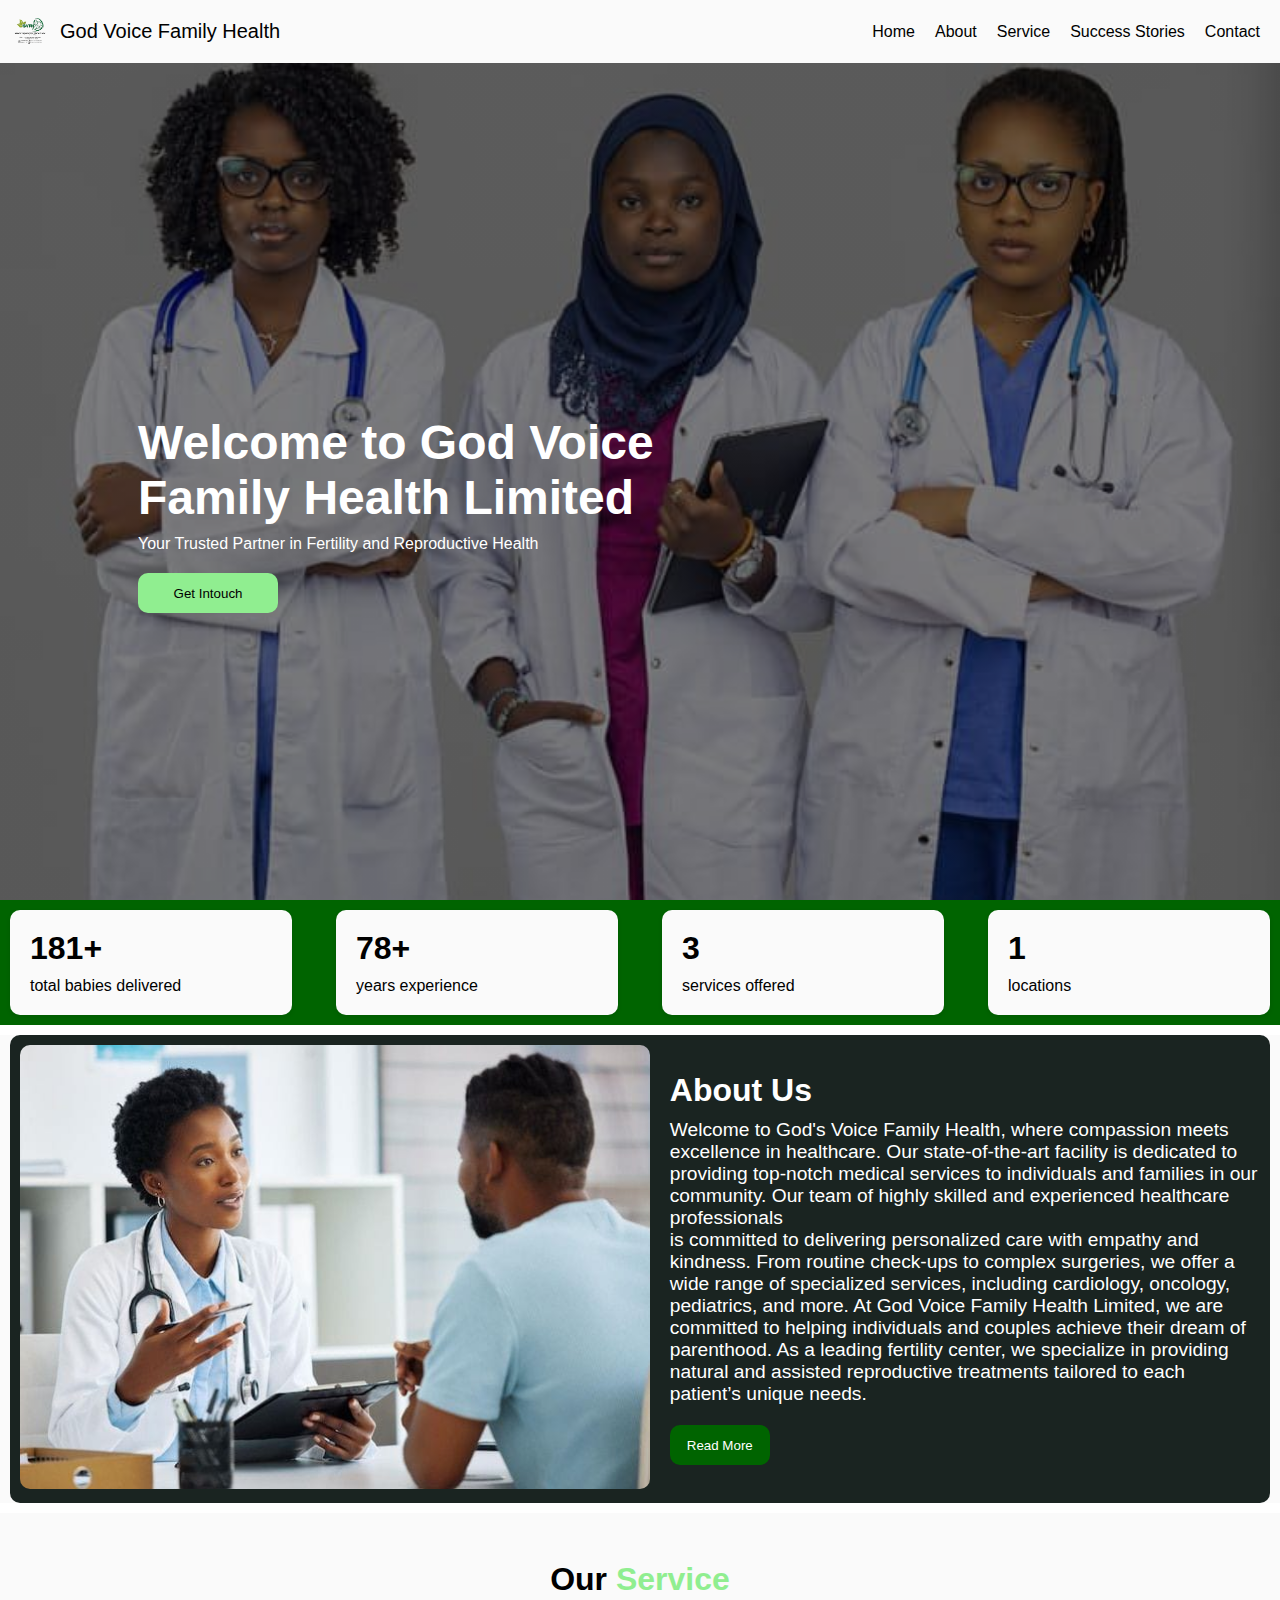
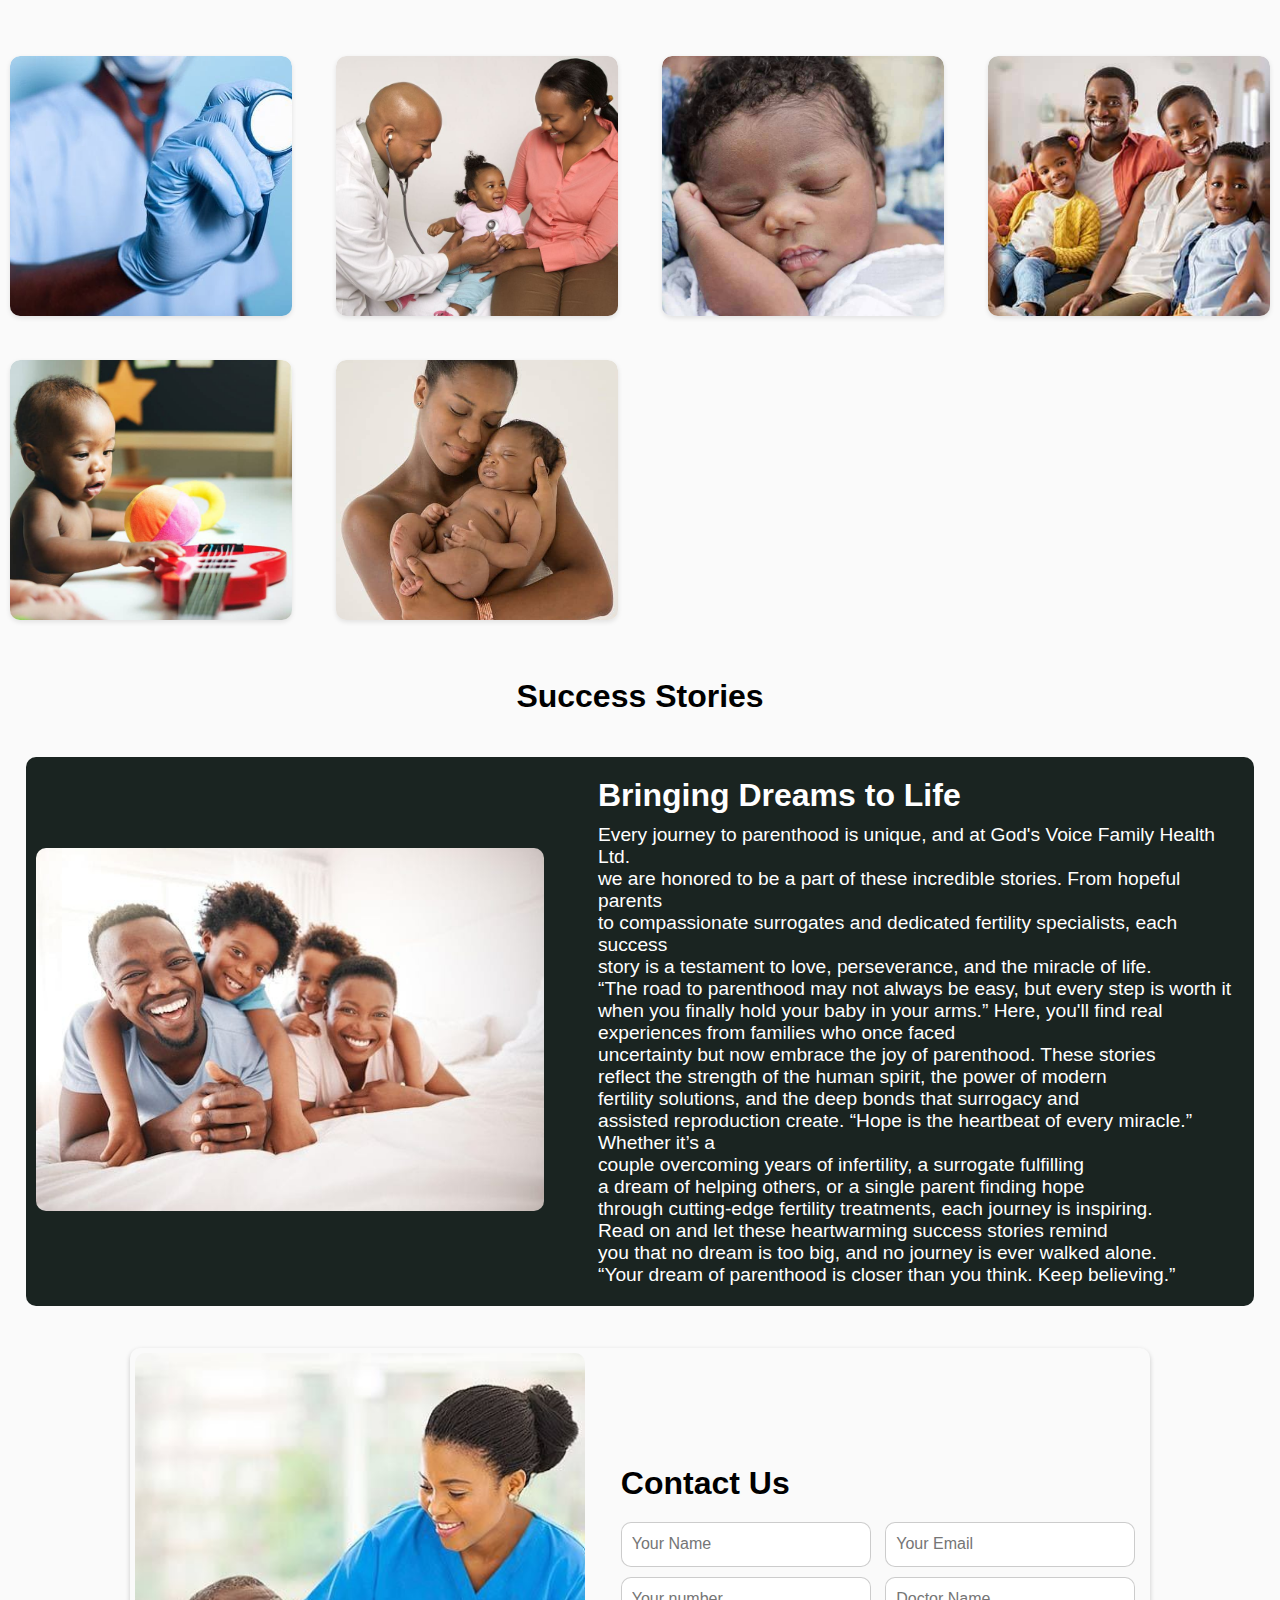
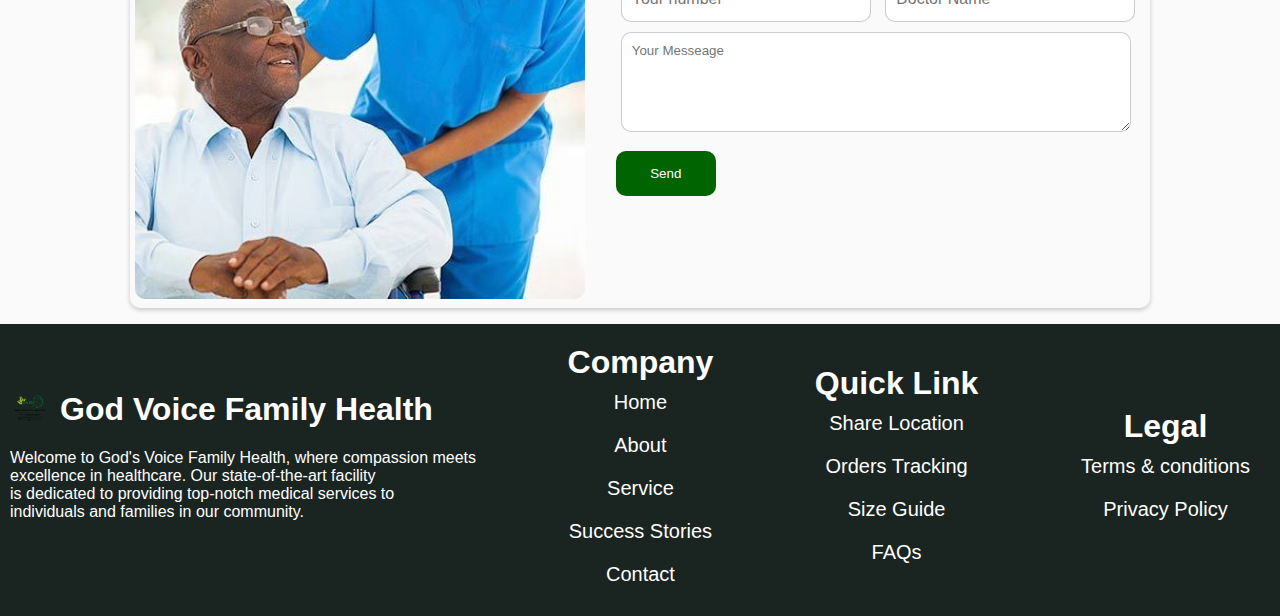
==== health/health/index.html @ d32a52ae "files upload" ====
<!DOCTYPE html>
<html lang="en">
<head>
    <meta charset="UTF-8">
    <meta name="viewport" content="width=device-width, initial-scale=1.0">
    <link rel="stylesheet" href="https://cdnjs.cloudflare.com/ajax/libs/font-awesome/6.6.0/css/all.min.css" 
    integrity="sha512-Kc323vGBEqzTmouAECnVceyQqyqdsSiqLQISBL29aUW4U/M7pSPA/gEUZQqv1cwx4OnYxTxve5UMg5GT6L4JJg==" 
    crossorigin="anonymous" referrerpolicy="no-referrer">
    <title>God Voice Family Health</title>
    <link rel="stylesheet" href="style.css">
    <link rel="icon" href="logo1.png">
</head>
<body>
    <header>
        <div class="nav">
            <i class="fa-solid fa-bars"  id="menu-icon"></i>
            <div class="logo-box">
                <img src="logo1.png" alt="">
                <a href="index.html" class="logo">God Voice Family Health</a>
            </div>
            <ul class="navbar">
                <li><a href="#">Home</a></li>
                <li><a href="about.html">About</a></li>
                <li><a href="service.html">Service</a></li>
                <li><a href="SuccessStories.html">Success Stories</a></li>
                <li><a href="contact.html">Contact</a></li>
            </ul>
        </div>
    </header>

    <section class="home">
        <div class="home-box">
            <div class="home-content-text">
                <h1>Welcome to God Voice <br> Family  Health Limited</h1>
                <p>Your Trusted Partner in Fertility and Reproductive Health</p>
                <a href="appointment.html"><button class="home-btn">Get Intouch</button></a>
            </div>
        </div>
    </section>

    <section class="content">
        <div class="content-box">
            <div class="container-content-box">
                <h1><span id="count1"></span>+</h1>
                <p>total babies delivered</p>
            </div>
            <div class="container-content-box">
                <h1><span id="count2"></span>+</h1>
                <p>years experience</p>
            </div>
            <div class="container-content-box">
                <h1><span id="count3"></span></h1>
                <p>services offered</p>
            </div>
            <div class="container-content-box">
                <h1><span id="count4"></span></h1>
                <p>locations</p>
            </div>
        </div>
    </section>

    <section class="about">
        <div class="about-content">
            <div class="about-content-container-box">
                <div class="about-content-box-img">
                    <img src="about.jpg" alt="">
                </div>
                <div class="about-content-box-text">
                    <h1>About Us</h1>
                    <p>Welcome to God's Voice Family Health, where compassion meets excellence in healthcare.  Our state-of-the-art
                        facility is dedicated to providing top-notch medical services to individuals and  families in our community.
                        Our team of highly skilled and experienced healthcare professionals <br> is  committed to delivering personalized 
                        care with empathy and kindness. From routine check-ups  to complex surgeries, we offer a wide range of 
                        specialized services, including cardiology, oncology, <br> pediatrics, and more. At God Voice Family Health Limited, 
                        we are committed to helping individuals and couples achieve their dream of parenthood. As a leading fertility 
                        center, we specialize in providing natural and assisted reproductive treatments tailored to each patient’s 
                        unique needs.</p>
                    <a href="about.html"><button class="about-btn">Read More</button></a>
                </div>
            </div>
        </div>
    </section>

    <section class="service">
        <h2 class="service-text">Our <span>Service</span></h2>
        <div class="service-content">
            <div class="service-content-box">
                <div class="service-content-box-img">
                    <img src="service.jpg" alt="">
                </div>
                <div class="service-content-box-text">
                    <h4> In Vitro Fertilization (IVF) – Personalized IVF treatments for individuals and couples.</h4>
                </div>
            </div>

            <div class="service-content-box">
                <div class="service-content-box-img">
                    <img src="service1.jpg" alt="">
                </div>
                <div class="service-content-box-text">
                    <h4>Ovulation Induction & Timed Intercourse – Natural and medical-assisted conception support.</h4>
                </div>
            </div>

            <div class="service-content-box">
                <div class="service-content-box-img">
                    <img src="service2.jpg" alt="">
                </div>
                <div class="service-content-box-text">
                    <h4> Management of Fibroids, Ovarian Cysts & PCOS – Holistic approaches for reproductive health.</h4>
                </div>
            </div>

            <div class="service-content-box">
                <div class="service-content-box-img">
                    <img src="service3.jpg" alt="">
                </div>
                <div class="service-content-box-text">
                    <h4>Comprehensive Fertility Evaluation – In-depth diagnostics to identify fertility challenges.</h4>
                </div>
            </div>

            <div class="service-content-box">
                <div class="service-content-box-img">
                    <img src="service4.jpg" alt="">
                </div>
                <div class="service-content-box-text">
                    <h4> Surrogacy & Embryo Adoption – Alternative options for parenthood.</h4>
                </div>
            </div>

            <div class="service-content-box">
                <div class="service-content-box-img">
                    <img src="service5.jpg" alt="">
                </div>
                <div class="service-content-box-text">
                    <h4> Egg & Sperm Donation – High-quality donor programs to support fertility needs.</h4>
                </div>
            </div>
        </div>
    </section>

    <section class="success-stories">
        <h1 class="success-stories-text">Success Stories</h1>
        <div class="success-stories-content">
            <div class="success-stories-content-img">
                <img src="Success Stories.jpg" alt="">
            </div>
            <div class="success-stories-content-text">
                <h1> Bringing Dreams to Life</h1>
                <p>Every journey to parenthood is unique, and at God's Voice Family Health Ltd. <br> 
                    we are honored to be a part of these incredible stories. From hopeful parents <br>
                    to compassionate surrogates and dedicated fertility specialists, each success <br>
                    story is a testament to love, perseverance, and the miracle of life. <br>
                    “The road to parenthood may not always be easy, but every step is 
                    worth it when you finally hold your baby in your arms.”  
                    Here, you'll find real experiences from families who once faced  <br>
                    uncertainty but now embrace the joy of parenthood. These stories  <br>
                    reflect the strength of the human spirit, the power of modern <br>
                     fertility solutions, and the deep bonds that surrogacy and  <br>
                     assisted reproduction create. 
                    “Hope is the heartbeat of every miracle.” Whether it’s a  <br>
                    couple overcoming years of infertility, a surrogate fulfilling  <br>
                    a dream of helping others, or a single parent finding hope  <br>
                    through cutting-edge fertility treatments, each journey is inspiring. <br>
                    Read on and let these heartwarming success stories remind  <br>
                    you that no dream is too big, and no journey is ever walked alone. <br>
                    “Your dream of parenthood is closer than you think. Keep believing.”</p>
            </div>
        </div>
    </section>

    <scetion class="contact">
        <div class="contact-content">
            <div class="contact-content-box-img">
                <img src="contact.jpeg" alt="">
            </div>
            <div class="contact-content-box-form">
                <h1 class="contact-text">Contact Us</h1>
                <form action="">
                    <div class="contact-box-form">
                        <div class="contact-box-input">
                            <input type="text" class="name" placeholder="Your Name" required>
                            <input type="email" class="email" placeholder="Your Email" required>
                        </div>
                        <div class="contact-box-input">
                            <input type="number" class="name" placeholder="Your number" required>
                            <input type="text" class="name" placeholder="Doctor Name" required>
                        </div>
                        <textarea name="messeage" id="messeage" placeholder="Your Messeage"></textarea>
                    </div>
                    <button class="contact-btn">Send</button>
                </form>
            </div>
        </div>
    </scetion>


   
    <section class="footer">
        <div class="footer-content">
            <div class="footer-content-about" data-aos="fade-right" data-aos-delay="10">
                <div class="footer-content-about-logo">
                    <img src="logo1.png" alt="">
                    <a href="#"><h1 class="footer-about-logo">God Voice Family Health</h1></a>
                </div>
                <p>Welcome to God's Voice Family Health, where compassion meets <br> excellence in healthcare.  Our state-of-the-art facility <br> 
                    is dedicated to providing top-notch medical services to <br> individuals and families in our community.</p>
                    <a href="https://www.facebook.com/GodsVoiceFamilyHealth"><i class="fab fa-facebook"></i></a>
                    <a href="https://www.instagram.com/godsvoicefamilyhealth?igsh=YzljYTk1ODg3Zg=="> <i class="fab fa-instagram"></i></a>
                    <a href="https://wa.link/b1ipd3"><i class="fab fa-whatsapp"></i></a>
            </div>
            <div class="footer-links" data-aos="fade-right" data-aos-delay="10">
                <h1>Company</h1>
                <a href="index.html">Home</a>
                <a href="#">About</a>
                <a href="service.html">Service</a>
                <a href="#">Success Stories</a>
                 <a href="contact.html">Contact</a>
            </div>

            <div class="footer-links" data-aos="fade-right" data-aos-delay="10">
                <h1>Quick Link</h1>
                <a href="#">Share Location</a>
                <a href="#">Orders Tracking</a>
                <a href="#">Size Guide</a>
                <a href="#">FAQs</a>
            </div>

            <div class="footer-links" data-aos="fade-right" data-aos-delay="10">
                <h1>Legal</h1>
                <a href="#">Terms & conditions</a>
                <a href="#">Privacy Policy</a>
            </div>
        </div>
    </section>
    <script src="script.js"></script>
</body>
</html>
---- health/health/style.css ----
*{
    margin: 0;
    padding: 0;
    box-sizing: border-box;
    font-family: Arial, Helvetica, sans-serif;
    list-style: none;
    text-decoration: none;
}
header{
    position: fixed;
    width: 100%;
    background: #fafafa;
    z-index: 1000;
}
.nav{
    display: flex;
    align-items: center;
    justify-content: space-between;
    margin: 10px;
}
.nav .logo-box{
    display: flex;
    align-items: center;
}
.nav .logo-box img{
    width: 40px;
    height: 40px;
    border-radius: 20px;
}
.nav .logo-box .logo{
    font-size: 20px;
    margin: 10px;
    color: #000;
}
.navbar{
    display: flex;
}
.navbar a{
    margin: 10px;
    color: #000;
    transition: 0.3s all ease-in;
}
.navbar a:hover{
    color: lightgreen;
    transition: 0.3s all ease-in;
}
#menu-icon{
    font-size: 25px;
    cursor: pointer;
    display: none;
}
.home{
    width: 100%;
    height: 100vh;
}
.home .home-box{
    width: 100%;
    height: 100%;
    background-image: linear-gradient(to right, rgba(0,0,0,0.50),rgba(0,0,0,0.50)), url(home1.jpg);
    background-position: center;
    background-repeat: no-repeat;
    background-size: cover;
    display: flex;
    align-items: center;
    animation: changImg 10s infinite ease-in-out;
}
.home-box .home-content-text{
    margin-top: 10%;
    margin-left: 10%;
    color: #fff;
}
.home-box .home-content-text h1{
    font-size: 3rem;
    margin: 10px;
}
.home-box .home-content-text p{
    margin: 10px;
}
.home-content-text .home-btn{
    width: 140px;
    height: 40px;
    background: lightgreen;
    color: #000;
    margin: 10px;
    border: none;
    border-radius: 10px;
    cursor: pointer;
}

@keyframes changImg{
    0%{
        background-image:linear-gradient(to right, rgba(0,0,0,0.50),rgba(0,0,0,0.50)), url(home2.jpg);
    }
    20%{
        background-image: linear-gradient(to right, rgba(0,0,0,0.50),rgba(0,0,0,0.50)), url(home3.jpg);
    }
    40%{
        background-image: linear-gradient(to right, rgba(0,0,0,0.50),rgba(0,0,0,0.50)), url(home4.jpeg);
    }
    60%{
        background-image: linear-gradient(to right, rgba(0,0,0,0.50),rgba(0,0,0,0.50)), url(home5.jpeg);
    }
    80%{
        background-image: linear-gradient(to right, rgba(0,0,0,0.50),rgba(0,0,0,0.50)), url(home6.jpeg);
    }
    100%{
        background-image: linear-gradient(to right, rgba(0,0,0,0.50),rgba(0,0,0,0.50)), url(home7.jpeg);
    }
}

.content{
    width: 100%;
    background: darkgreen;
}
.content .content-box{
    display: grid;
    grid-template-columns: repeat(auto-fit, minmax(260px, 1fr));
    gap: 1.5rem;
}
.content-box .container-content-box{
    background: #fafafa;
    margin: 10px;
    padding: 10px;
    border-radius: 10px;
    box-shadow: 0 2px 5px rgba(0,0,0,0.1);
}
.content-box .container-content-box h1{
    font-size: 2rem;
    margin: 10px;
}
.content-box .container-content-box p{
    margin: 10px;
}
.about{
    width: 100%;
    background: #fafafa;
}
.about .about-content-container-box{
    background: #1a2421;
    display: flex;
    align-items: center;
    margin: 10px;
    border-radius: 10px;
    color: #fff;
}
.about-content-container-box .about-content-box-img{
    width: 200%;
    margin: 10px;
}
.about-content .about-content-box-img img{
    width: 100%;
    border-radius: 10px;
}
.about-content-container-box .about-content-box-text h1{
    margin: 10px;
    font-size: 2rem;
}
.about-content-container-box .about-content-box-text p{
    margin: 10px;
    font-size: 1.2rem;
}
.about-content-box-text .about-btn{
    width: 100px;
    height: 40px;
    background: darkgreen;
    color: #fff;
    margin: 10px;
    border: none;
    border-radius: 10px;
}
.service{
    width: 100%;
    background: #fafafa;
}
.service .service-text{
    padding: 3rem;
    text-align: center;
    font-size: 2rem;
}
.service .service-text span{
    color: lightgreen;
}
.service .service-content{
    display: grid;
    grid-template-columns: repeat(auto-fit, minmax(270px, 1fr));
    gap: 1.5rem;
}
.service-content .service-content-box{
    background: #fafafa;
    box-shadow: 0 2px 5px rgba(0,0,0,0.1);
    border-radius: 10px;
    margin: 10px;
    position: relative;
    overflow: hidden;
}
.service-content .service-content-box .service-content-box-img{
    width: 100%;
    height: 260px;
    border-top-right-radius: 10px;
    border-top-left-radius: 10px;
}
.service-content .service-content-box .service-content-box-img img{
    width: 100%;
    height: 100%;
    object-fit: cover;
    border-top-right-radius: 10px;
    border-top-left-radius: 10px;
}
.service-content-box .service-content-box-text{
    position: absolute;
    bottom: -100%;
    color: #fff;
    width: 100%;
    height: 100%;
    background: #1a24217c;
    backdrop-filter: blur(30px);
    transition: 0.4s all ease-in;
}
.service-content-box:hover .service-content-box-text{
    bottom: 0;
    transition: 0.4s all ease-in;
}
.service-content-box .service-content-box-text h4{
    font-size: 1rem;
    margin: 20% 10%;
}
.success-stories{
    width: 100%;
    background: #fafafa;
    padding: 1rem;
}
.success-stories .success-stories-text{
    padding: 2rem;
    text-align: center;
}
.success-stories .success-stories-content{
    display: flex;
    align-items: center;
    justify-content: center;
    gap: 1.5rem;
    background: #1a2421;
    color: #fff;
    margin: 10px;
    border-radius: 10px;
}
.success-stories-content .success-stories-content-img{
    width: 100%;
    height: 100%;
    margin: 10px;
}
.success-stories-content .success-stories-content-img img{
    width: 100%;
    height: 100%;
    border-radius: 10px;
}
.success-stories-content .success-stories-content-text{
    margin: 10px;
}
.success-stories-content .success-stories-content-text h1{
    margin: 10px;
}
.success-stories-content .success-stories-content-text p{
    margin: 10px;
    font-size: 1.2rem;
}
.container .container-box a{
    color: #fff;
    margin: 5px;
}
.contact{
    width: 100%;
    background: #fafafa;
    display: flex;
    align-items: center;
    justify-content: center;
    padding: 1rem;
}
.contact .contact-content{
    display: flex;
    align-items: center;
    justify-content: center;
    gap: 1rem;
    background: #fafafa;
    box-shadow: 0 2px 5px rgba(0,0,0,0.2);
    border-radius: 10px;
}
.contact-content .contact-content-box-img{
    width: 450px;
    margin: 5px;
    border-radius: 10px;
}
.contact-content .contact-content-box-img img{
    width: 100%;
    border-radius: 10px;
}
.contact-content-box-form{
    background: 0;
    margin: 5px;
}
.contact-content-box-form .contact-box-form{
    background: 0;
    margin: 5px;
}
.contact-content-box-form .contact-text{
    padding: 10px;
}
.contact-content-box-form .contact-box-form .contact-box-input input{
    width: 250px;
    height: 45px;
    margin: 5px;
    padding: 10px;
    font-size: 16px;
    outline: none;
    border: 1px solid rgba(0,0,0,0.2);
    border-radius: 10px;
}
.contact-content-box-form textarea{
    width: 510px;
    height: 100px;
    margin: 5px;
    padding: 10px;
    border: 1px solid rgba(0,0,0,0.2);
    border-radius: 10px;
    outline: none;
}
.contact-btn{
    width: 100px;
    height: 45px;
    margin: 5px;
    border: none;
    border-radius: 10px;
    background: darkgreen;
    color: #fff;
}
.footer{
    width: 100%;
    background: #1a2421;
}
.footer .footer-content{
    display: flex;
    align-items: center;
    justify-content: space-between;
    gap: 1.5rem;
}
.footer-content-box{
    background: none;
    margin: 10px;
}
.footer-content-about .footer-content-about-logo{
    display: flex;
    align-items: center;
}
.footer-content-about-logo .footer-about-logo{
    color: #fff;
}
.footer-content-about p{
    margin: 10px;
    color:#fff
}
.footer-content-about i{
    font-size: 25px;
    margin: 10px;
    cursor: pointer;
    color: #fff;
}
.footer-content-about-logo img{
    width: 40px;
    margin: 10px;
}
.footer-links{
    display: flex;
    flex-direction: column;
    justify-content: space-between;
    text-align: center;
    margin: 20px;
}
.footer-links h1{
    color: #fff;
}
.footer-links a{
    margin: 10px;
    font-size: 20px;
    color: #fff;
    transition: 0.3s all ease-in;
}
.footer-links a:hover{
    color: #fafafa;
    transition: 0.3s all ease-in;
}



@media(max-width: 834px){
    #menu-icon{
        display: flex;
    }
    .navbar{
        position: absolute;
        top: 100%;
        right: 100%;
        background: #fafafa;
        width: 260px;
        height: 350px;
        flex-direction: column;
        gap: 2rem;
        text-align: center;
        display: flex;
        transition: 0.4s all ease-in;
    }
    .navbar a{
        font-size: 1.5rem;
        margin: 10px;
    }
    .navbar.add{
        right: 0;
        transition: 0.4s all ease-in;
    }
    .about-content-container-box{
        flex-wrap: wrap;
    }
    .logo{
        font-size: 25px;
        font-weight: 700;
    }
    .footer-content{
        flex-wrap: wrap;
    }
    .success-stories .success-stories-content{
        flex-wrap: wrap;
    }
    
    .contact .contact-content{
        flex-wrap: wrap;
    }
    .contact-content-box-form .contact-box-form .contact-box-input input{
        width: 100%;
    }
    .contact-content .contact-content-box-img{
        width: 100%;
        margin: 5px;
        border-radius: 10px;
    }
    .contact-content .contact-content-box-img img{
        width: 100%;
        border-radius: 10px;
    }
    .contact-content-box-form textarea{
        width: 100%;
    }
}
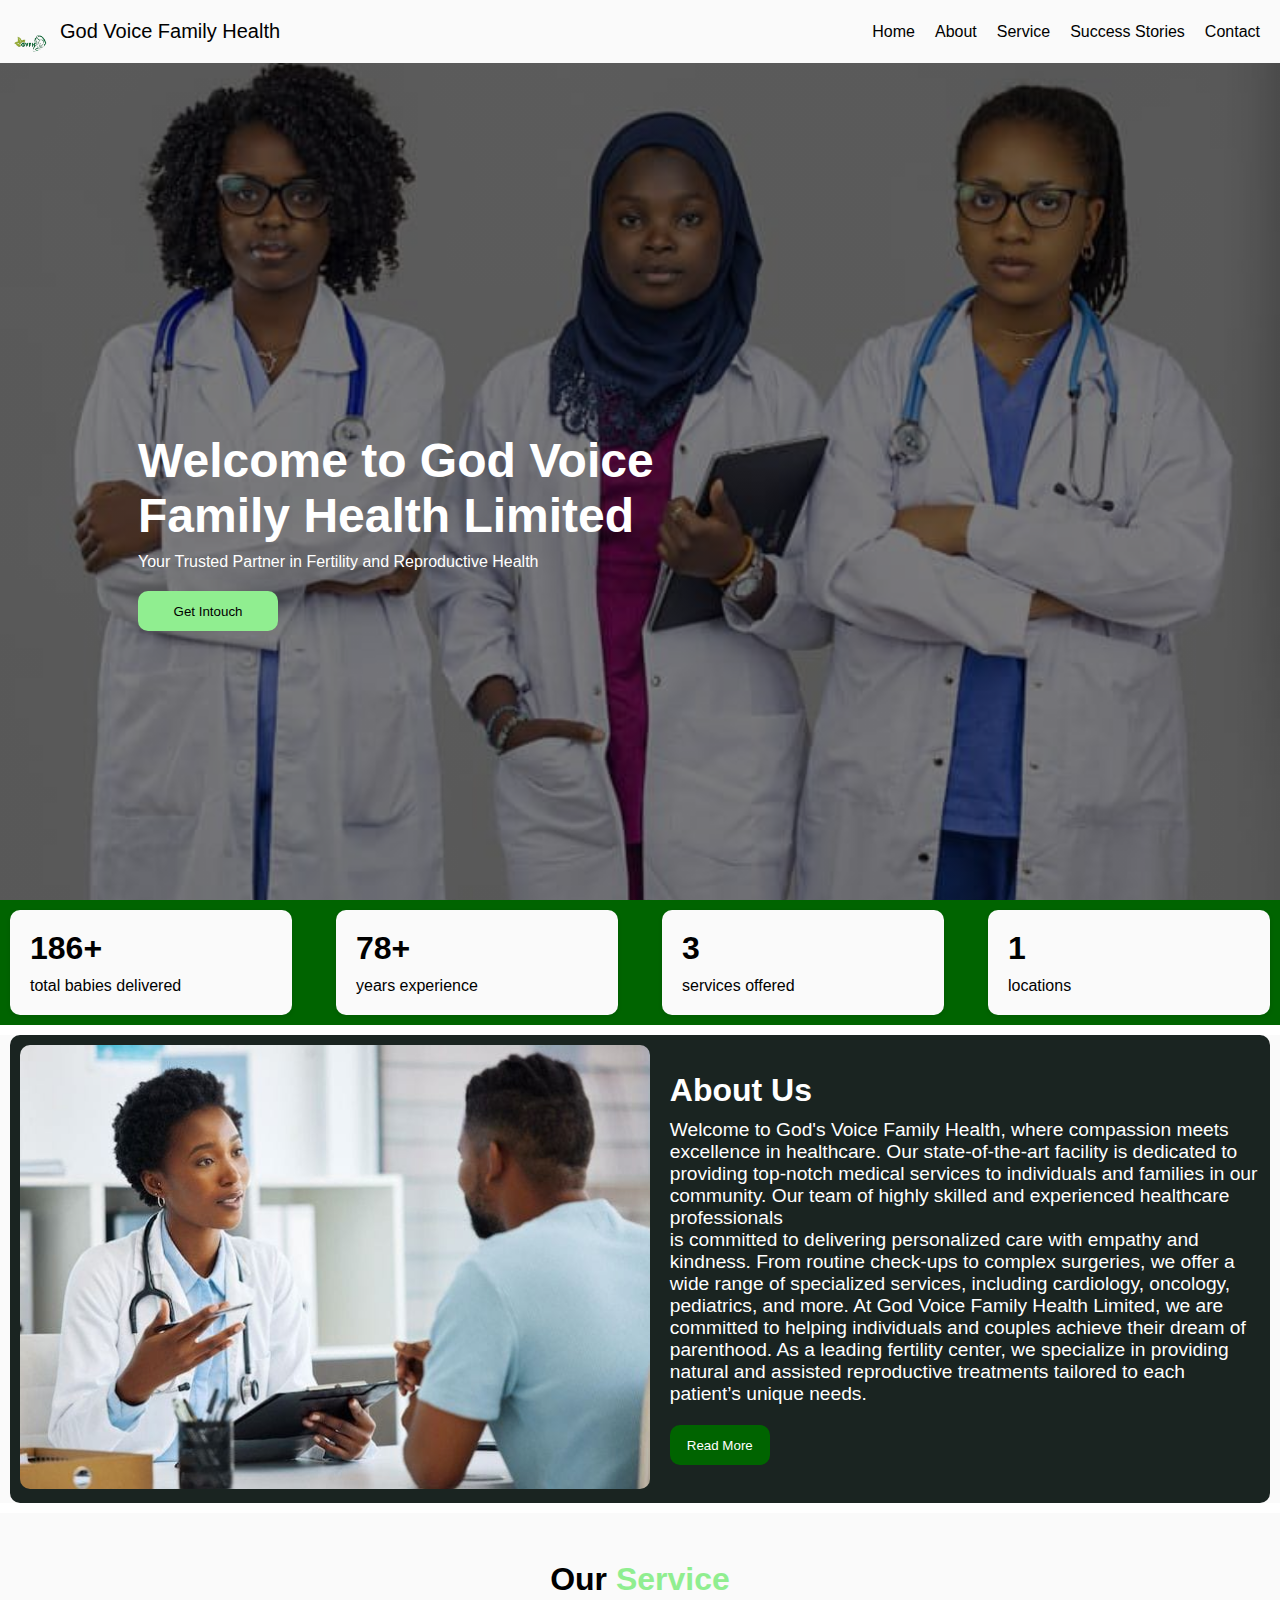
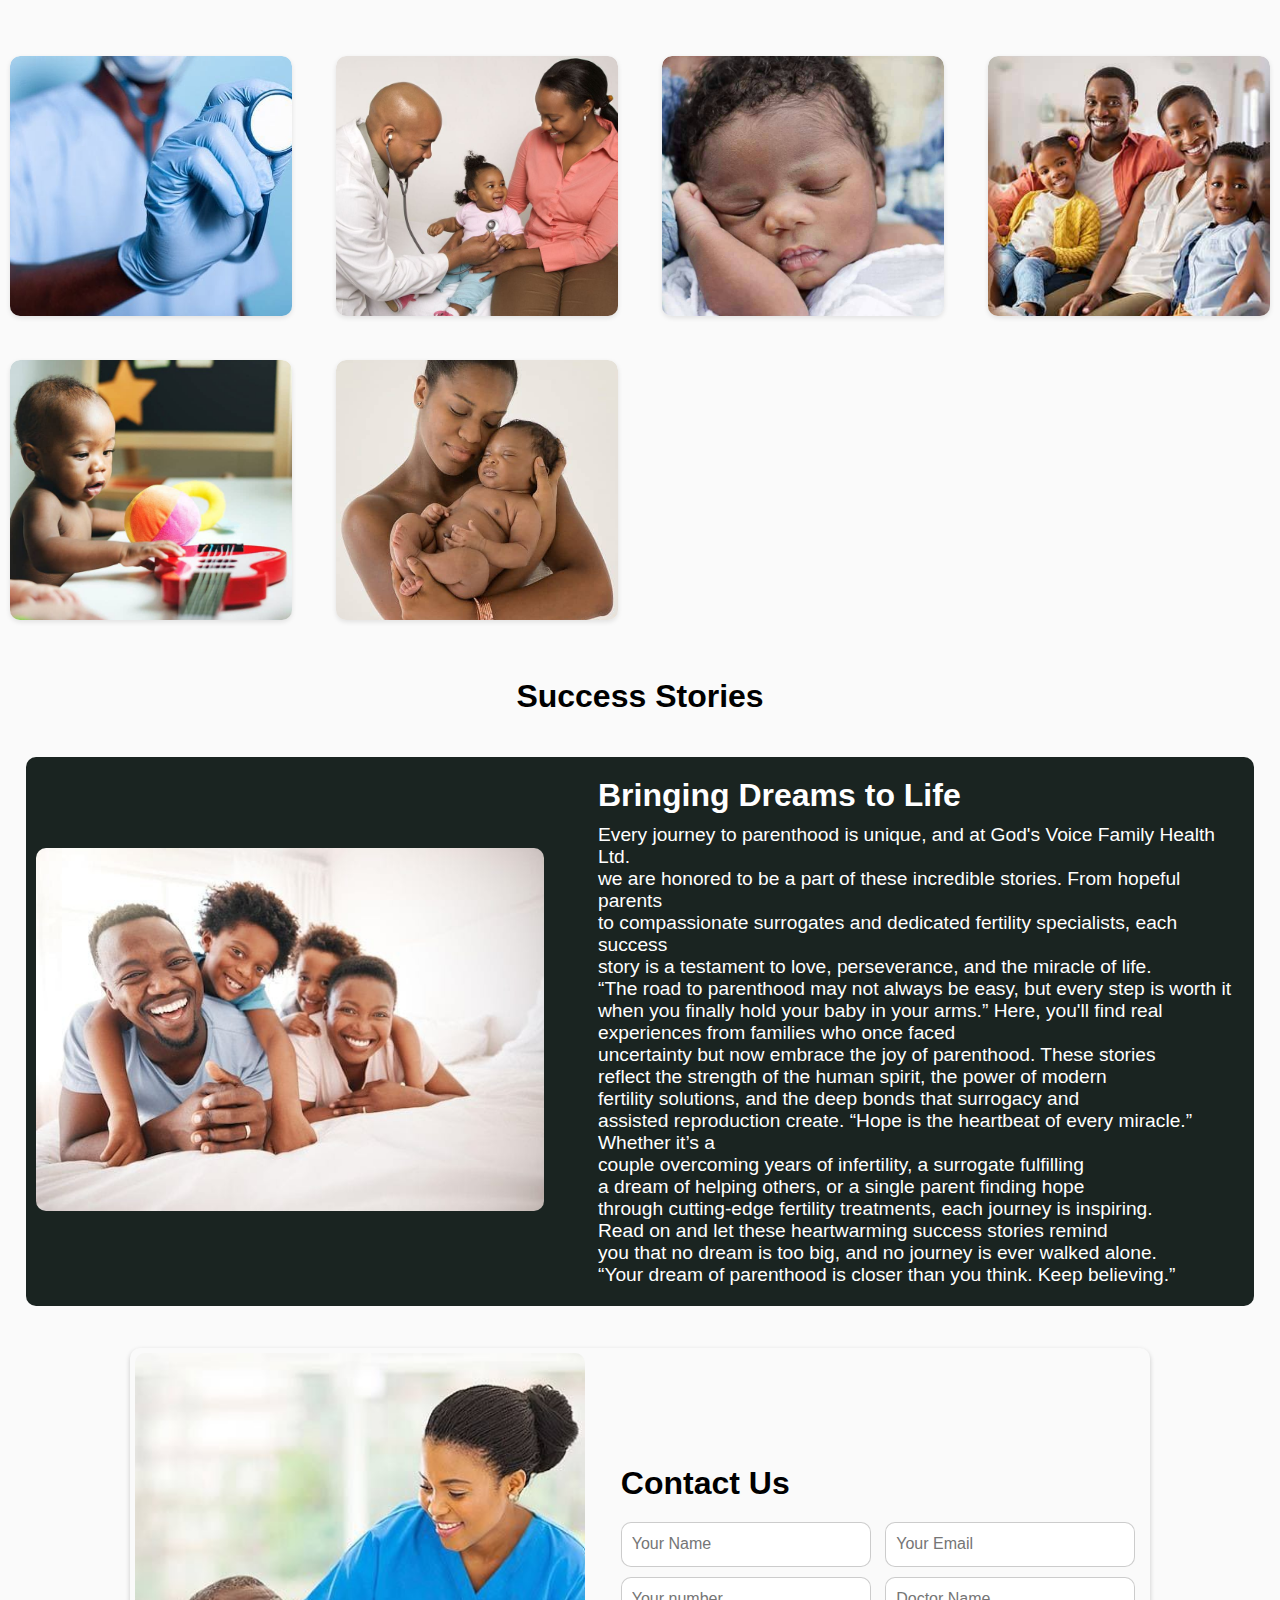
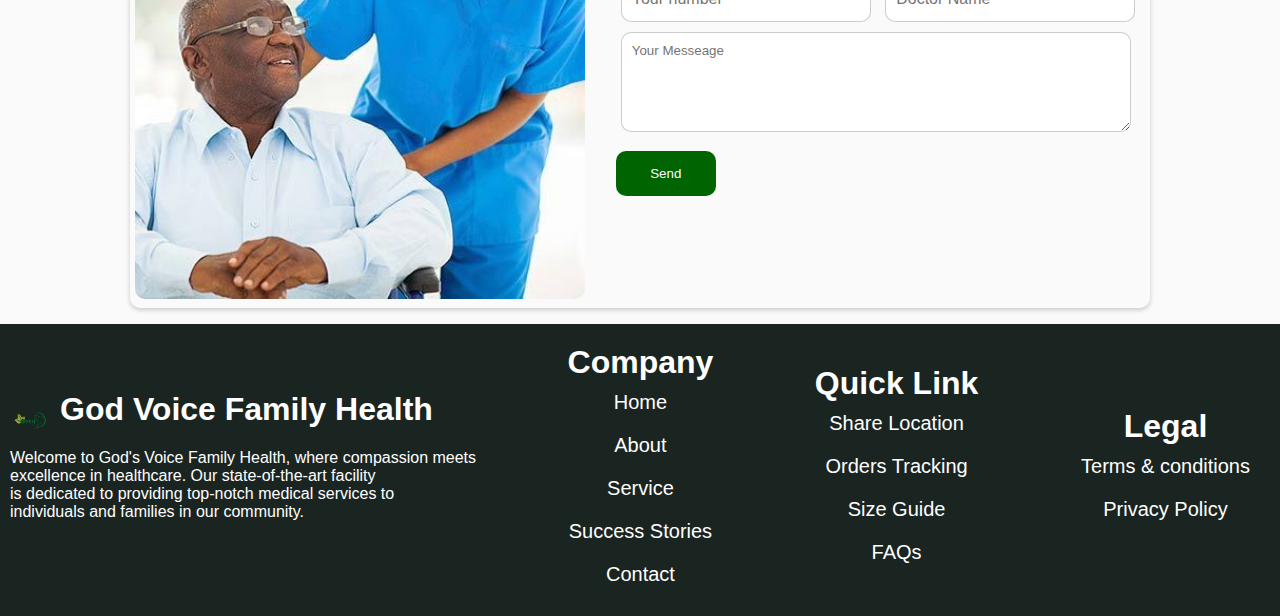
==== commit 0702f042: "files upload" ====
--- a/health/health/index.html
+++ b/health/health/index.html
@@ -28,8 +28,8 @@
         </div>
     </header>
 
-    <section class="home">
-        <div class="home-box">
+    <section class="home">/
+-   /     <div class="home-box">
             <div class="home-content-text">
                 <h1>Welcome to God Voice <br> Family  Health Limited</h1>
                 <p>Your Trusted Partner in Fertility and Reproductive Health</p>
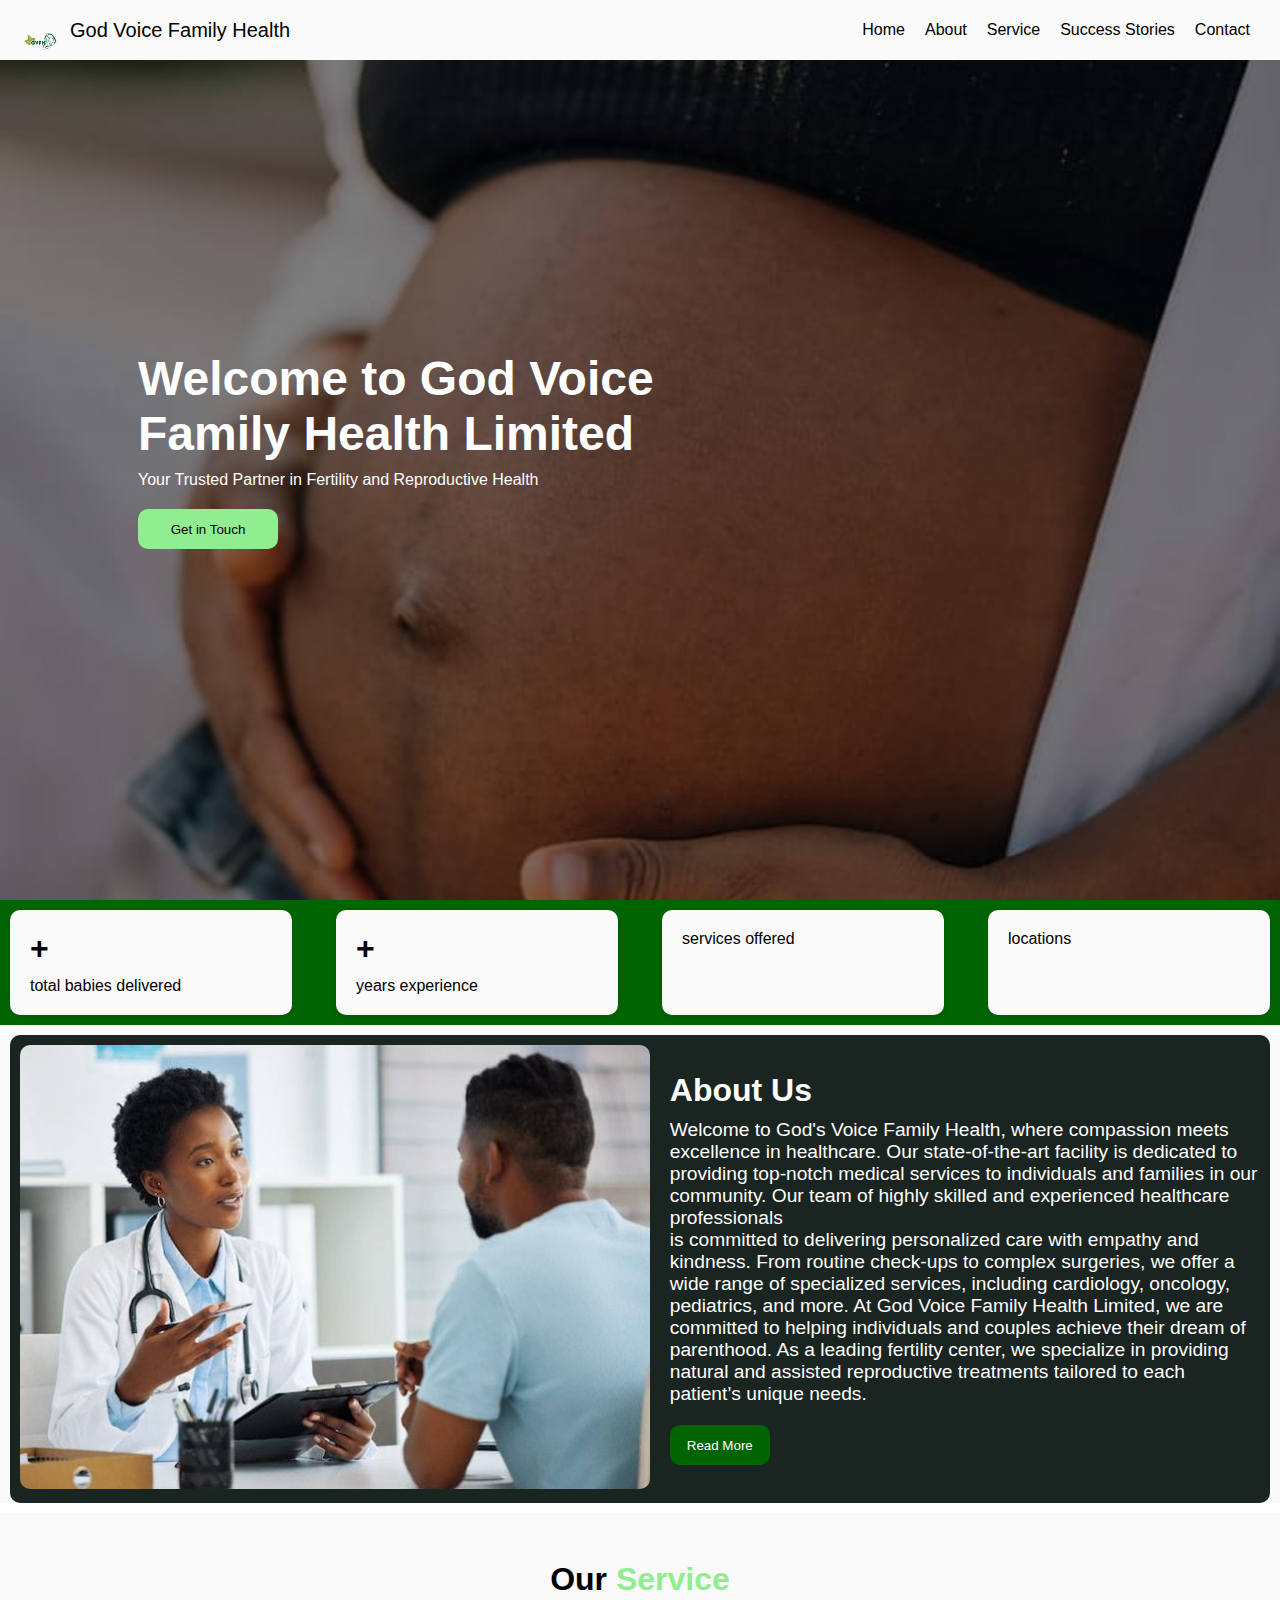
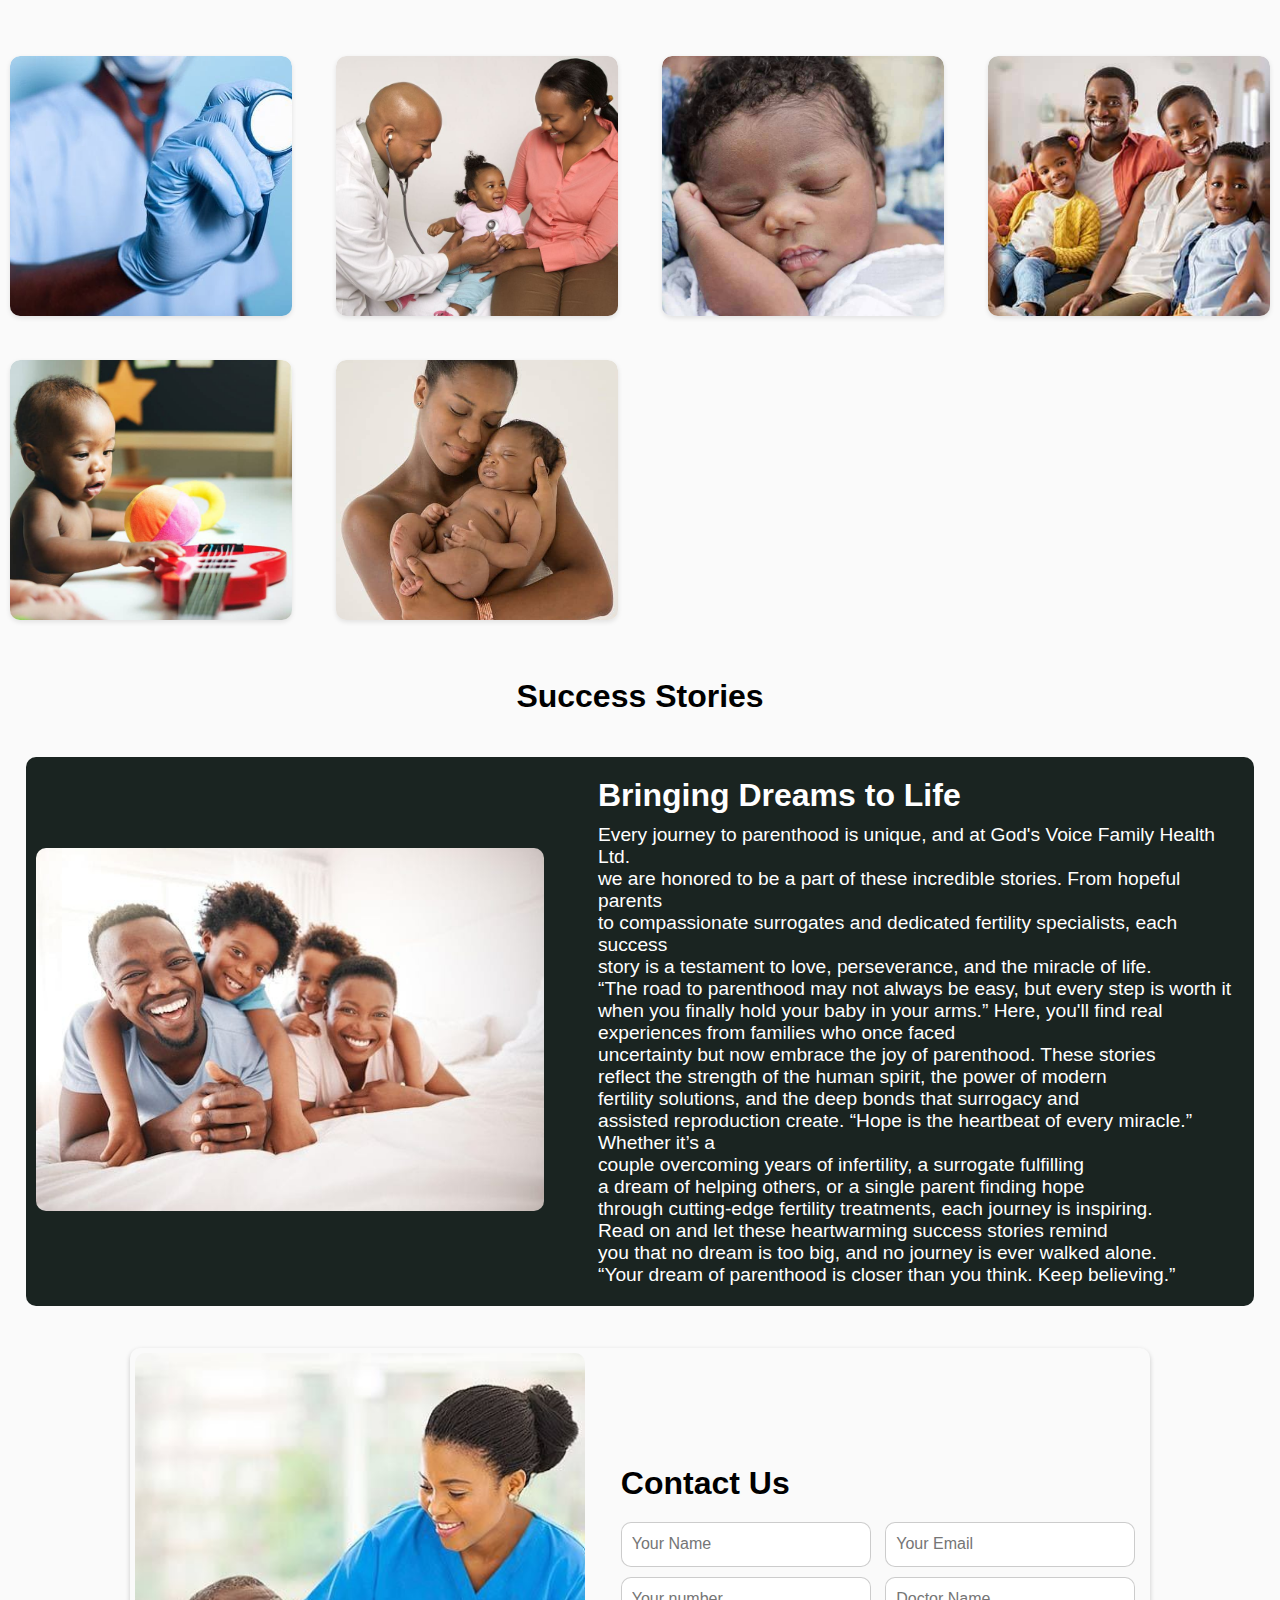
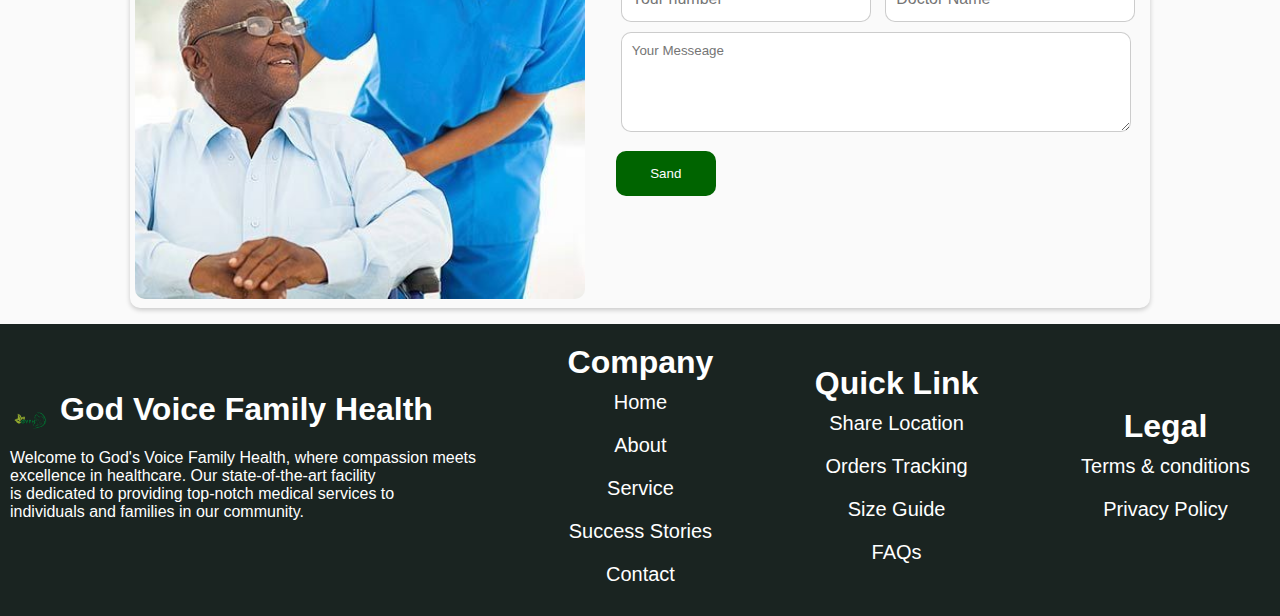
==== commit 1a2cdaf9: "files upload" ====
--- a/health/health/index.html
+++ b/health/health/index.html
@@ -13,7 +13,7 @@
 <body>
     <header>
         <div class="nav">
-            <i class="fa-solid fa-bars"  id="menu-icon"></i>
+            <i class="fa-solid fa-bars" id="menu-icon"></i>
             <div class="logo-box">
                 <img src="logo1.png" alt="">
                 <a href="index.html" class="logo">God Voice Family Health</a>
@@ -28,16 +28,26 @@
         </div>
     </header>
 
-    <section class="home">/
--   /     <div class="home-box">
+    <section class="home">
+        <div class="slider">
+            <div class="slides">
+                <div class="slide" style="background-image: url('home1.jpg');"></div>
+                <div class="slide" style="background-image: url('home2.jpg');"></div>
+                <div class="slide" style="background-image: url('home3.jpg');"></div>
+                <div class="slide" style="background-image: url('home4.jpeg');"></div>
+                <div class="slide" style="background-image: url('home5.jpeg');"></div>
+                <div class="slide" style="background-image: url('home6.jpeg');"></div>
+                <div class="slide" style="background-image: url('home7.jpeg');"></div>
+            </div>
+        </div>
+        <div class="home-box">
             <div class="home-content-text">
-                <h1>Welcome to God Voice <br> Family  Health Limited</h1>
+                <h1>Welcome to God Voice <br> Family Health Limited</h1>
                 <p>Your Trusted Partner in Fertility and Reproductive Health</p>
-                <a href="appointment.html"><button class="home-btn">Get Intouch</button></a>
-            </div>
-        </div>
-    </section>
-
+                <a href="appointment.html"><button class="home-btn">Get in Touch</button></a>
+            </div>
+        </div>
+    </section>
     <section class="content">
         <div class="content-box">
             <div class="container-content-box">
@@ -189,7 +199,7 @@
                         </div>
                         <textarea name="messeage" id="messeage" placeholder="Your Messeage"></textarea>
                     </div>
-                    <button class="contact-btn">Send</button>
+                    <button class="contact-btn">Sand</button>
                 </form>
             </div>
         </div>
--- a/health/health/style.css
+++ b/health/health/style.css
@@ -1,4 +1,4 @@
-*{
+* {
     margin: 0;
     padding: 0;
     box-sizing: border-box;
@@ -6,77 +6,102 @@
     list-style: none;
     text-decoration: none;
 }
-header{
+header {
     position: fixed;
     width: 100%;
     background: #fafafa;
     z-index: 1000;
 }
-.nav{
+.nav {
     display: flex;
     align-items: center;
     justify-content: space-between;
-    margin: 10px;
-}
-.nav .logo-box{
-    display: flex;
-    align-items: center;
-}
-.nav .logo-box img{
+    padding: 10px 20px;
+}
+.nav .logo-box {
+    display: flex;
+    align-items: center;
+}
+.nav .logo-box img {
     width: 40px;
     height: 40px;
     border-radius: 20px;
 }
-.nav .logo-box .logo{
+.nav .logo-box .logo {
     font-size: 20px;
-    margin: 10px;
+    margin-left: 10px;
     color: #000;
 }
-.navbar{
-    display: flex;
-}
-.navbar a{
+.navbar {
+    display: flex;
+}
+.navbar a {
     margin: 10px;
     color: #000;
-    transition: 0.3s all ease-in;
-}
-.navbar a:hover{
+    transition: 0.3s ease-in;
+}
+.navbar a:hover {
     color: lightgreen;
-    transition: 0.3s all ease-in;
-}
-#menu-icon{
+}
+#menu-icon {
     font-size: 25px;
     cursor: pointer;
     display: none;
 }
-.home{
+
+/* Home Section */
+.home {
     width: 100%;
     height: 100vh;
-}
-.home .home-box{
-    width: 100%;
-    height: 100%;
-    background-image: linear-gradient(to right, rgba(0,0,0,0.50),rgba(0,0,0,0.50)), url(home1.jpg);
+    position: relative;
+    overflow: hidden;
+}
+
+/* Sliding Background */
+.slider {
+    width: 100%;
+    height: 100%;
+    overflow: hidden;
+    position: absolute;
+    top: 0;
+    left: 0;
+}
+
+.slides {
+    display: flex;
+    width: 600vw; /* 6 images, so 100vw * 6 */
+    height: 100%;
+    transition: transform 1s ease-in-out;
+}
+
+.slide {
+    flex: 0 0 100vw; /* Each slide takes full width */
+    height: 100%;
+    background-size: cover;
     background-position: center;
-    background-repeat: no-repeat;
-    background-size: cover;
-    display: flex;
-    align-items: center;
-    animation: changImg 10s infinite ease-in-out;
-}
-.home-box .home-content-text{
-    margin-top: 10%;
-    margin-left: 10%;
-    color: #fff;
-}
-.home-box .home-content-text h1{
+}
+
+
+/* Content Box */
+.home-box {
+    position: absolute;
+    width: 100%;
+    height: 100%;
+    display: flex;
+    align-items: center;
+    justify-content: flex-start;
+    padding-left: 10%;
+    background: rgba(0, 0, 0, 0.5);
+    color: #fff;
+}
+.home-content-text h1 {
     font-size: 3rem;
     margin: 10px;
 }
-.home-box .home-content-text p{
-    margin: 10px;
-}
-.home-content-text .home-btn{
+.home-content-text p {
+    margin: 10px;
+}
+.home-btn {
     width: 140px;
     height: 40px;
     background: lightgreen;
@@ -87,24 +112,27 @@
     cursor: pointer;
 }
 
-@keyframes changImg{
-    0%{
-        background-image:linear-gradient(to right, rgba(0,0,0,0.50),rgba(0,0,0,0.50)), url(home2.jpg);
-    }
-    20%{
-        background-image: linear-gradient(to right, rgba(0,0,0,0.50),rgba(0,0,0,0.50)), url(home3.jpg);
-    }
-    40%{
-        background-image: linear-gradient(to right, rgba(0,0,0,0.50),rgba(0,0,0,0.50)), url(home4.jpeg);
-    }
-    60%{
-        background-image: linear-gradient(to right, rgba(0,0,0,0.50),rgba(0,0,0,0.50)), url(home5.jpeg);
-    }
-    80%{
-        background-image: linear-gradient(to right, rgba(0,0,0,0.50),rgba(0,0,0,0.50)), url(home6.jpeg);
-    }
-    100%{
-        background-image: linear-gradient(to right, rgba(0,0,0,0.50),rgba(0,0,0,0.50)), url(home7.jpeg);
+/* Responsive Navigation */
+@media (max-width: 768px) {
+    .navbar {
+        display: none;
+        flex-direction: column;
+        position: absolute;
+        top: 60px;
+        right: 0;
+        background: #fafafa;
+        width: 200px;
+        padding: 10px;
+    }
+    .navbar.active {
+        display: flex;
+    }
+    #menu-icon {
+        display: block;
+    }
+    .home-box {
+        text-align: center;
+        padding: 20px;
     }
 }
 
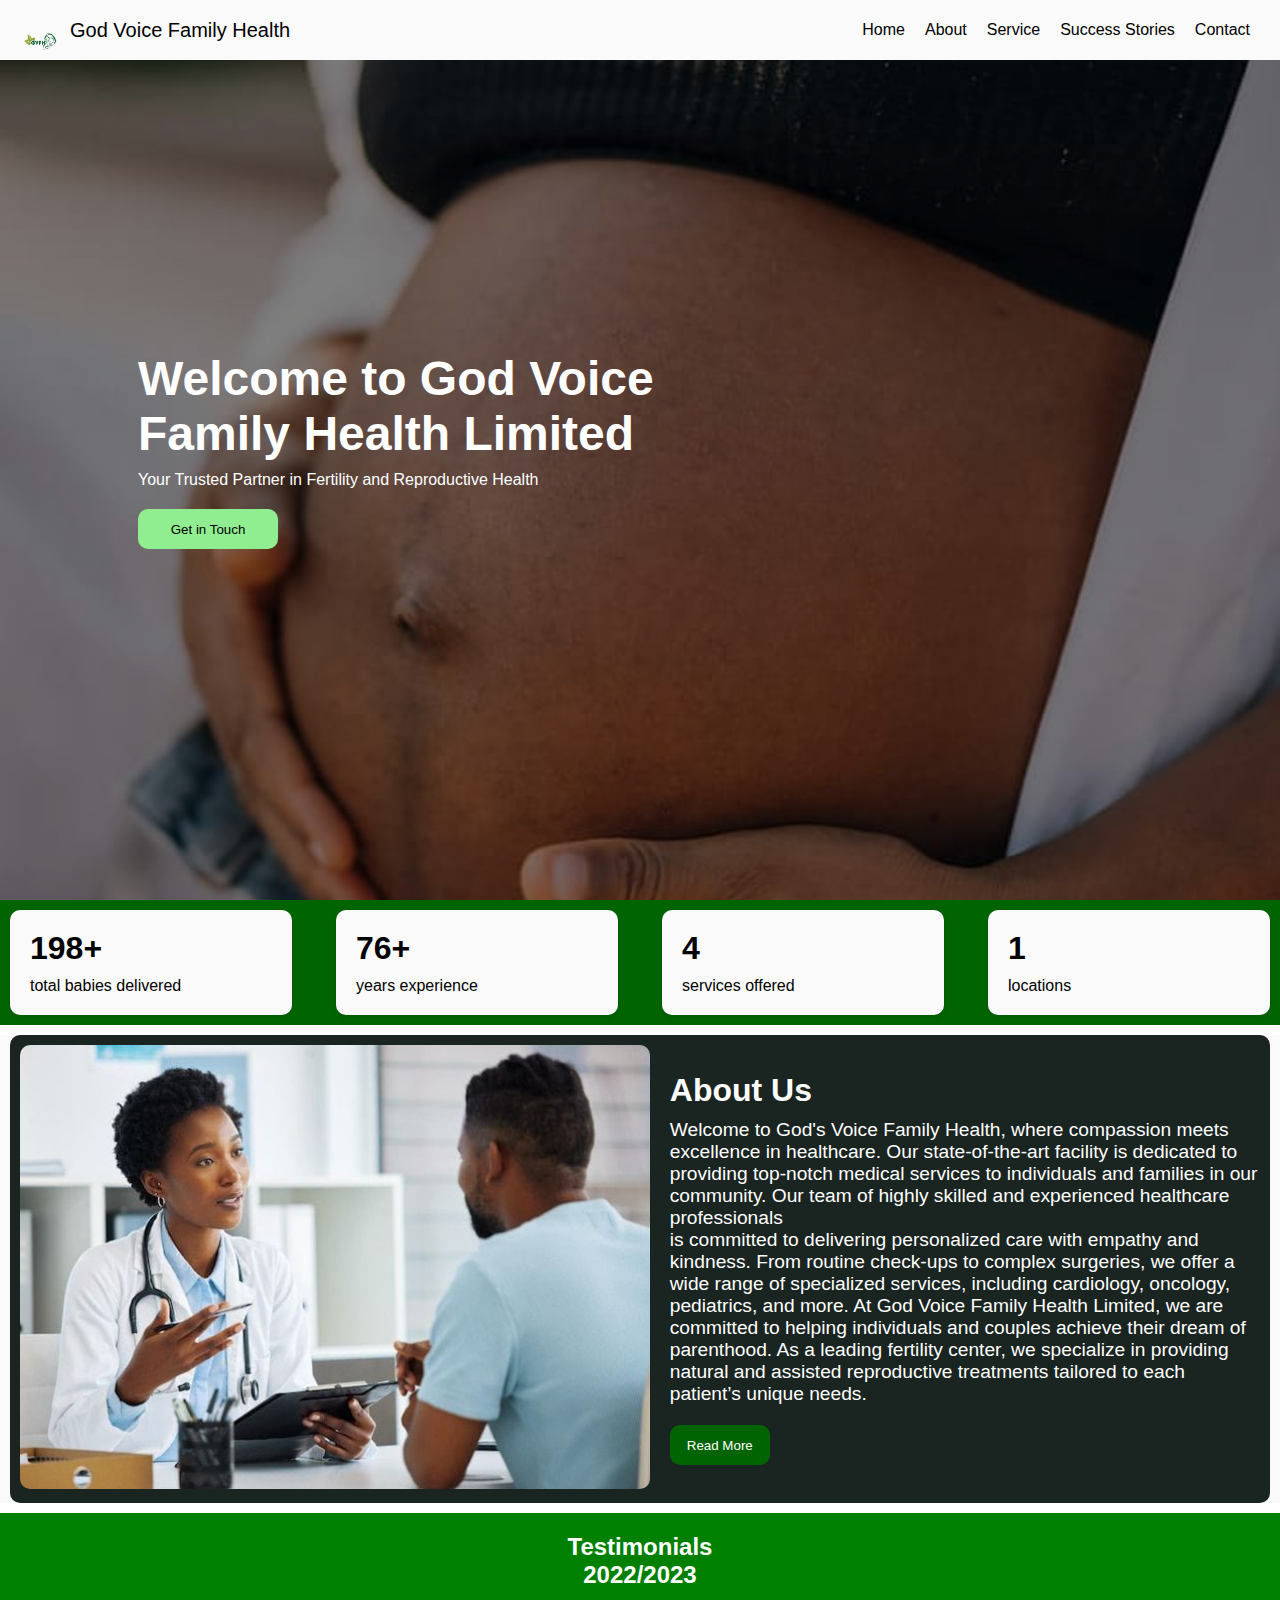
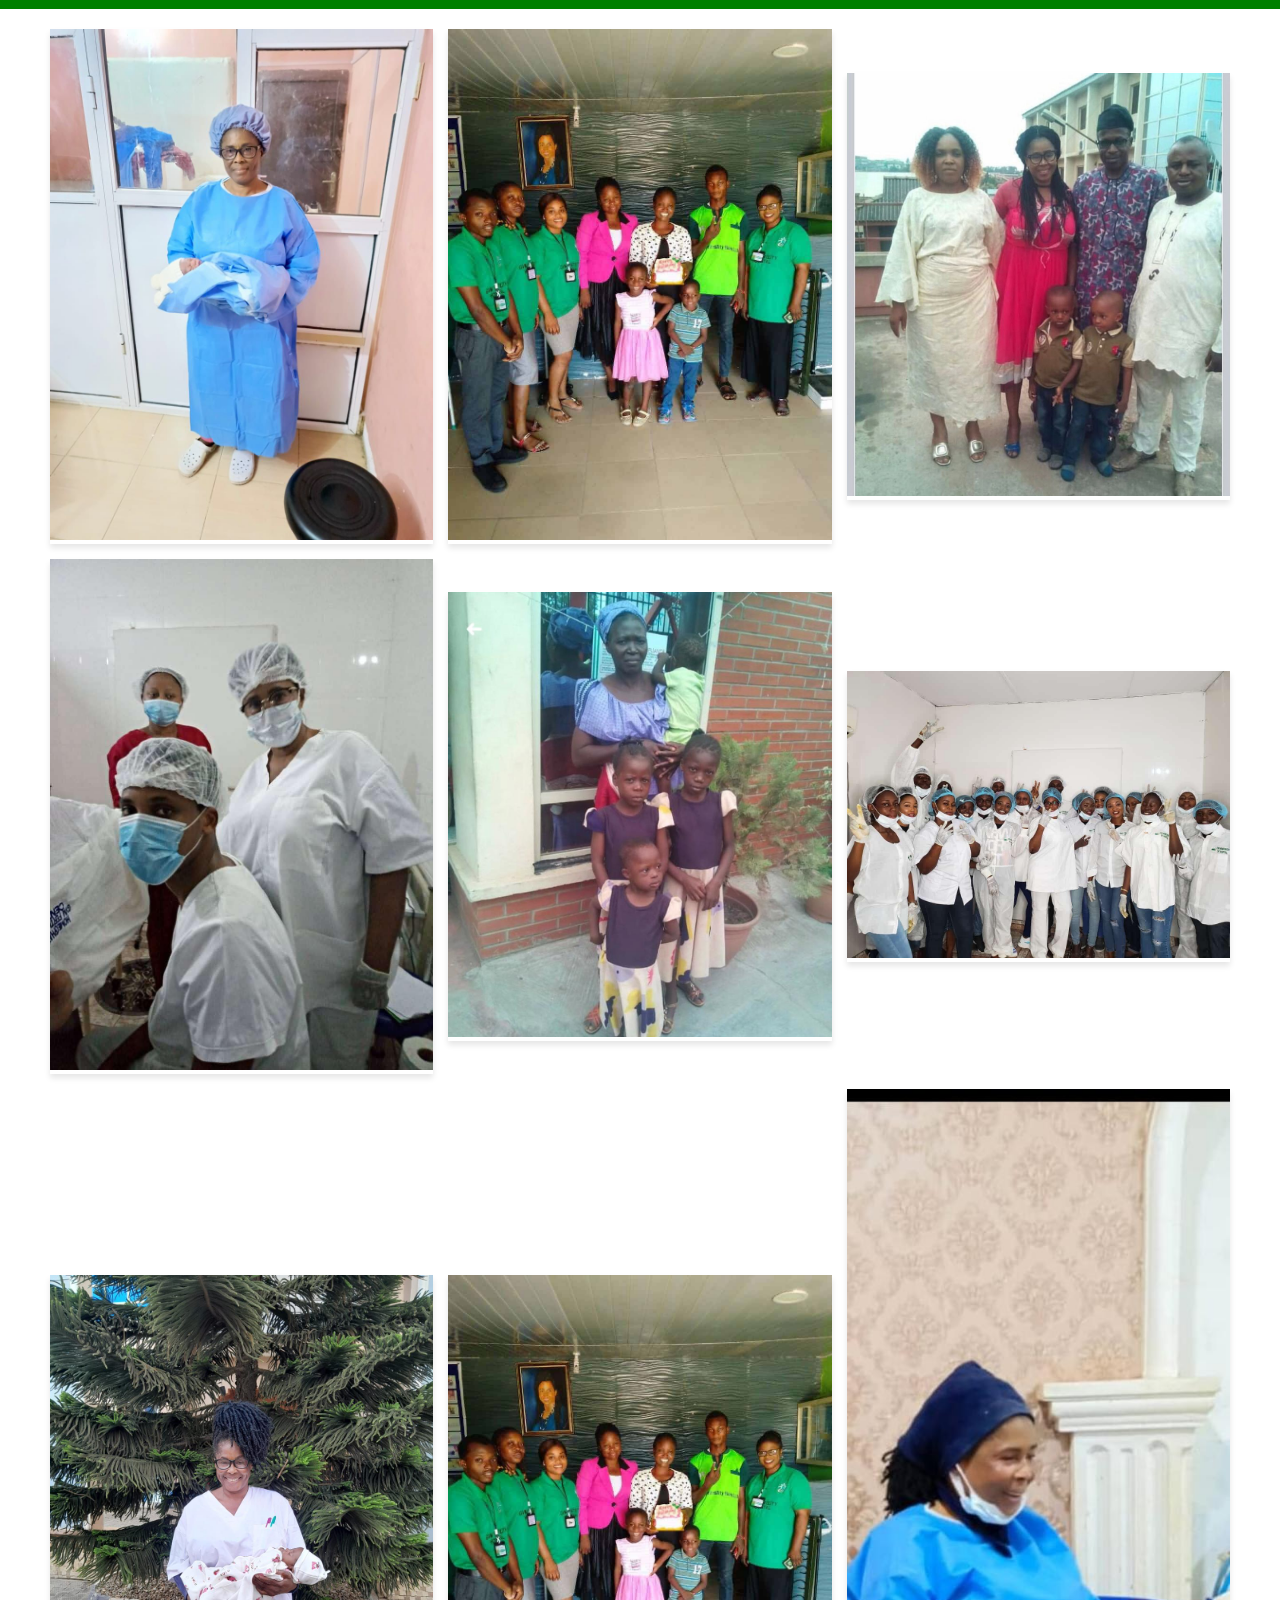
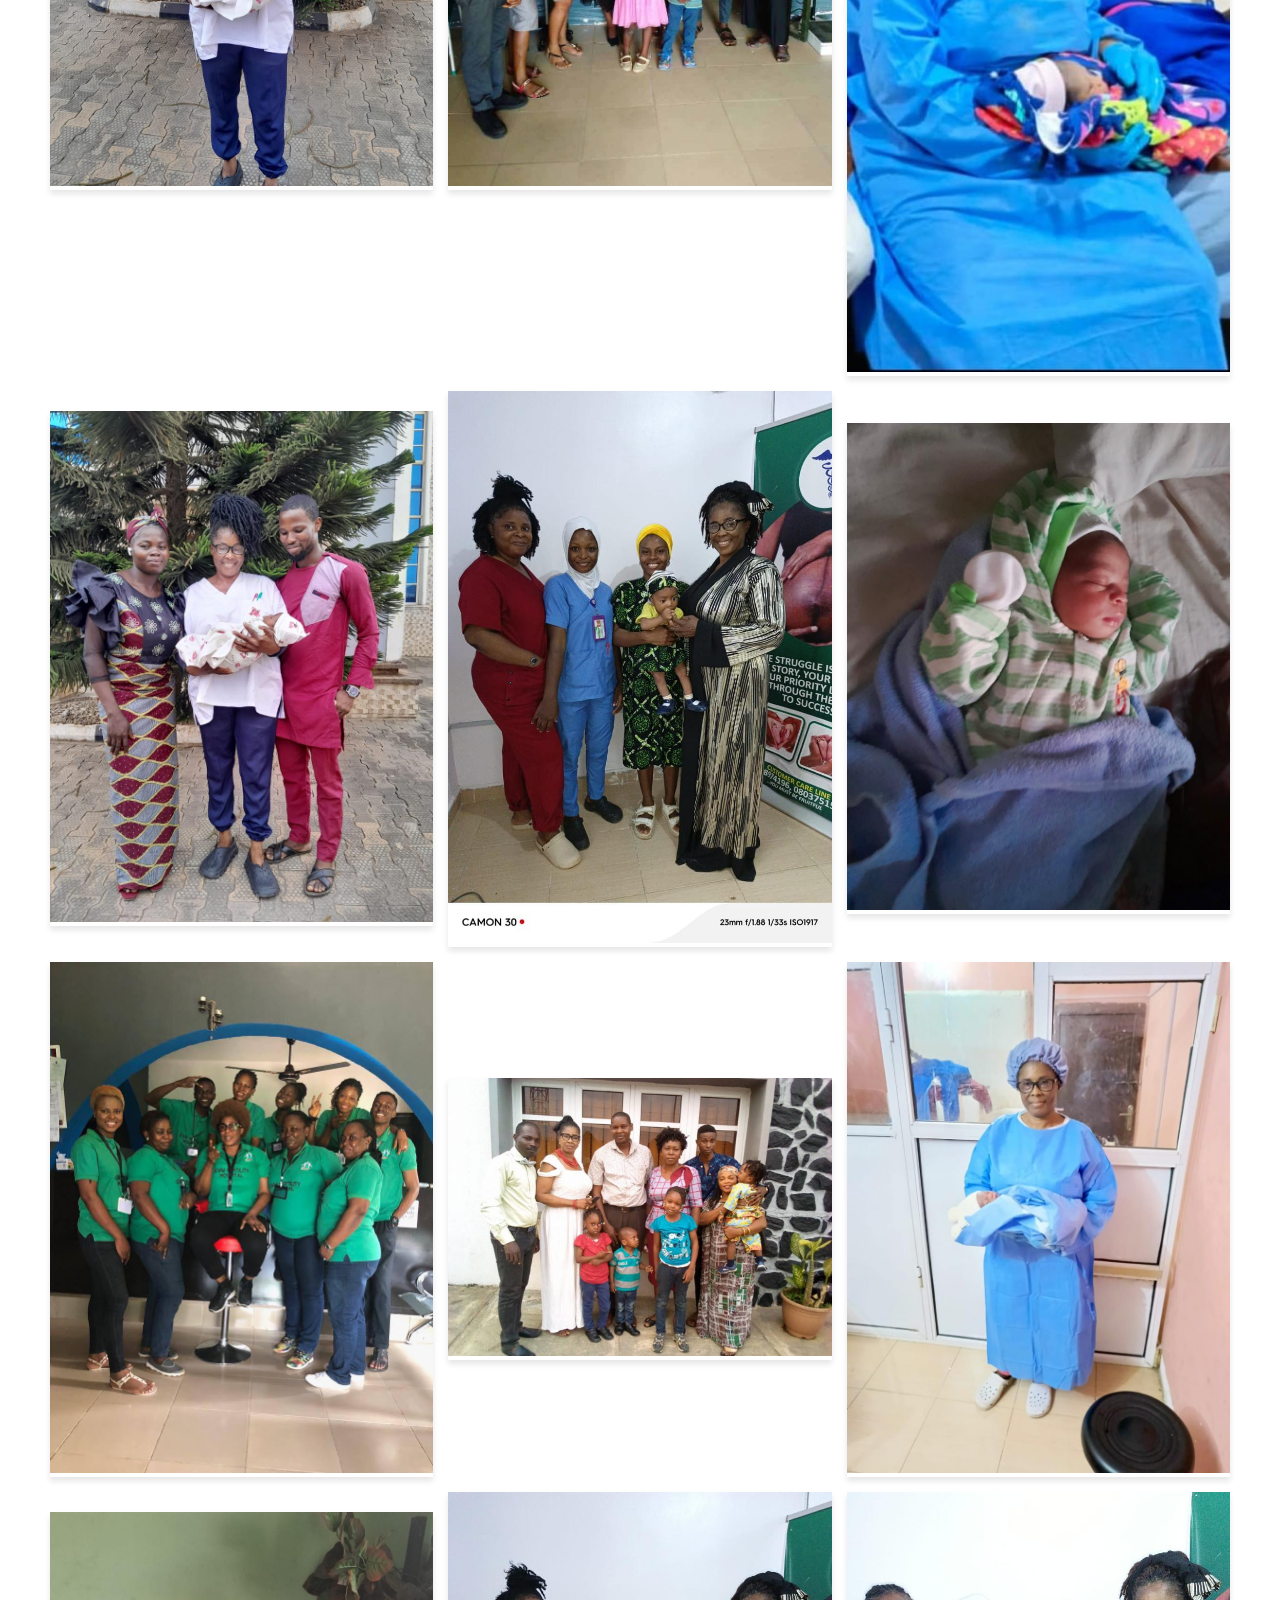
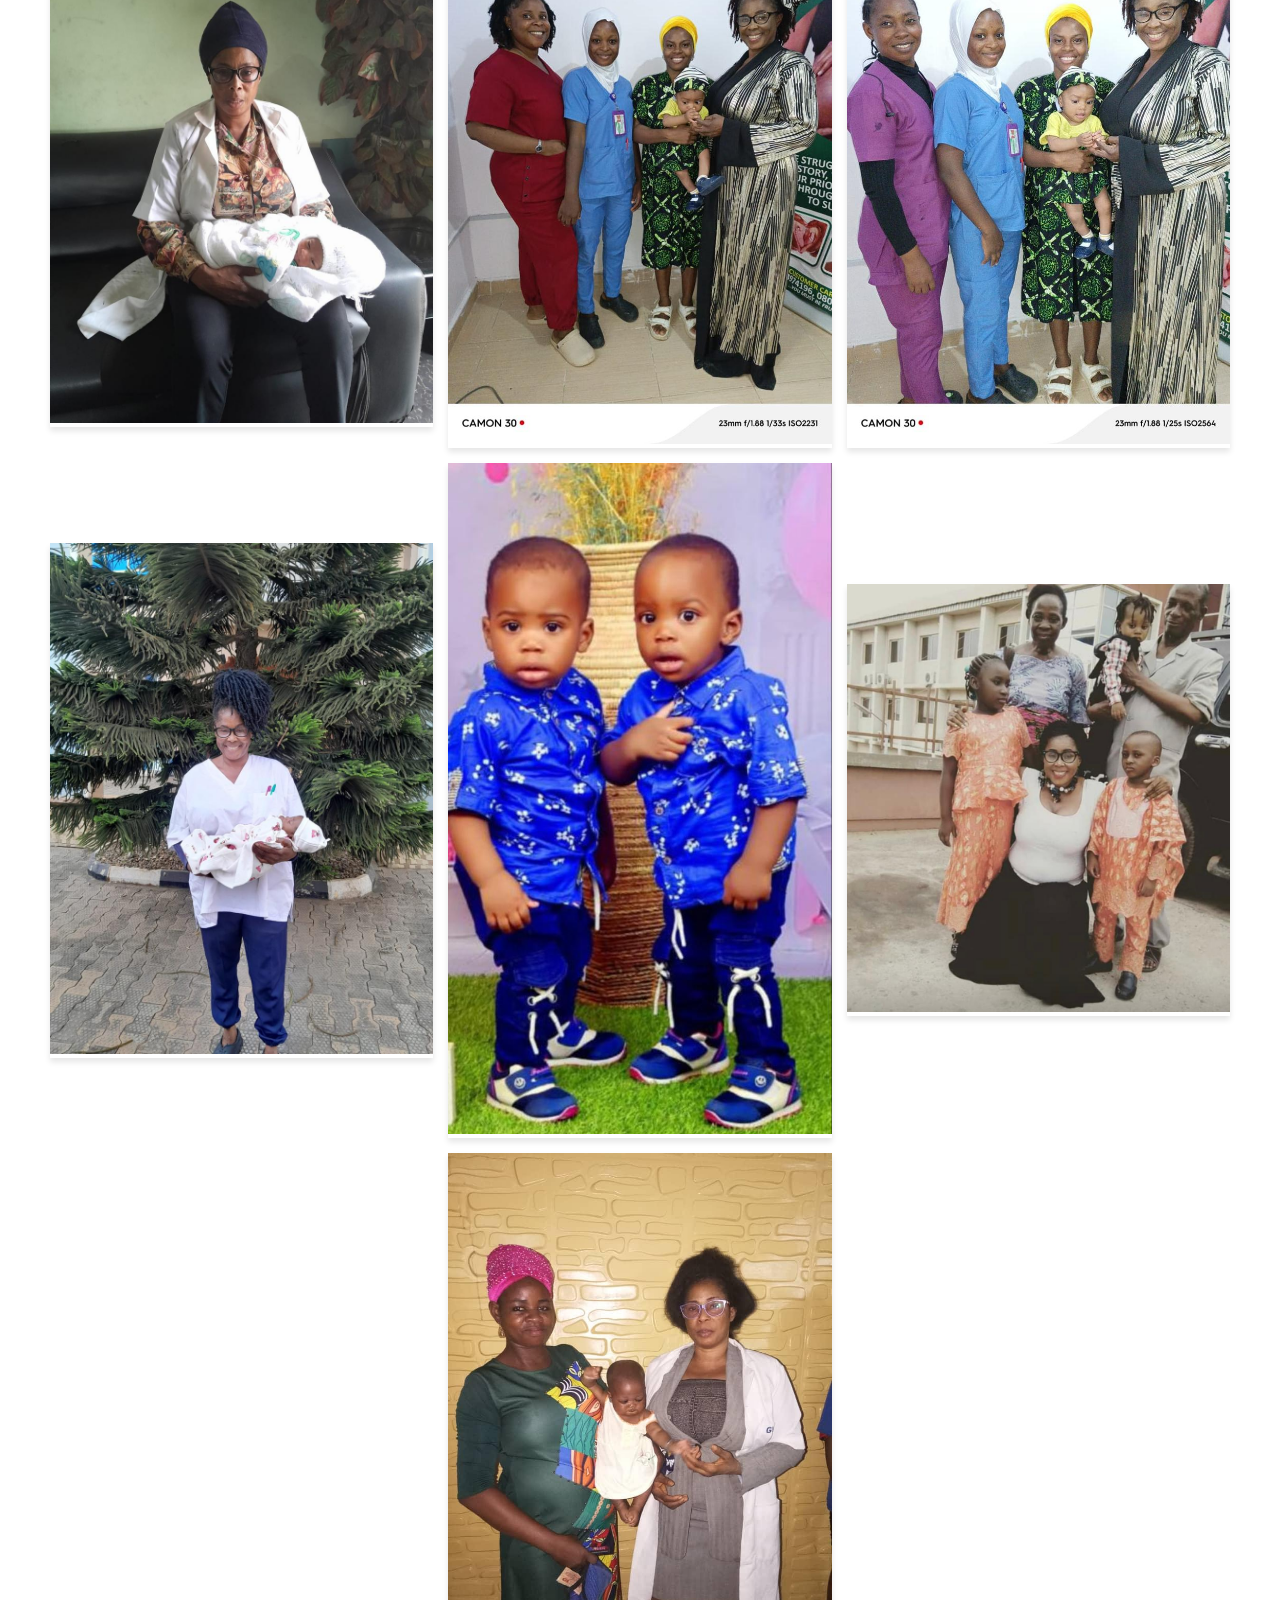
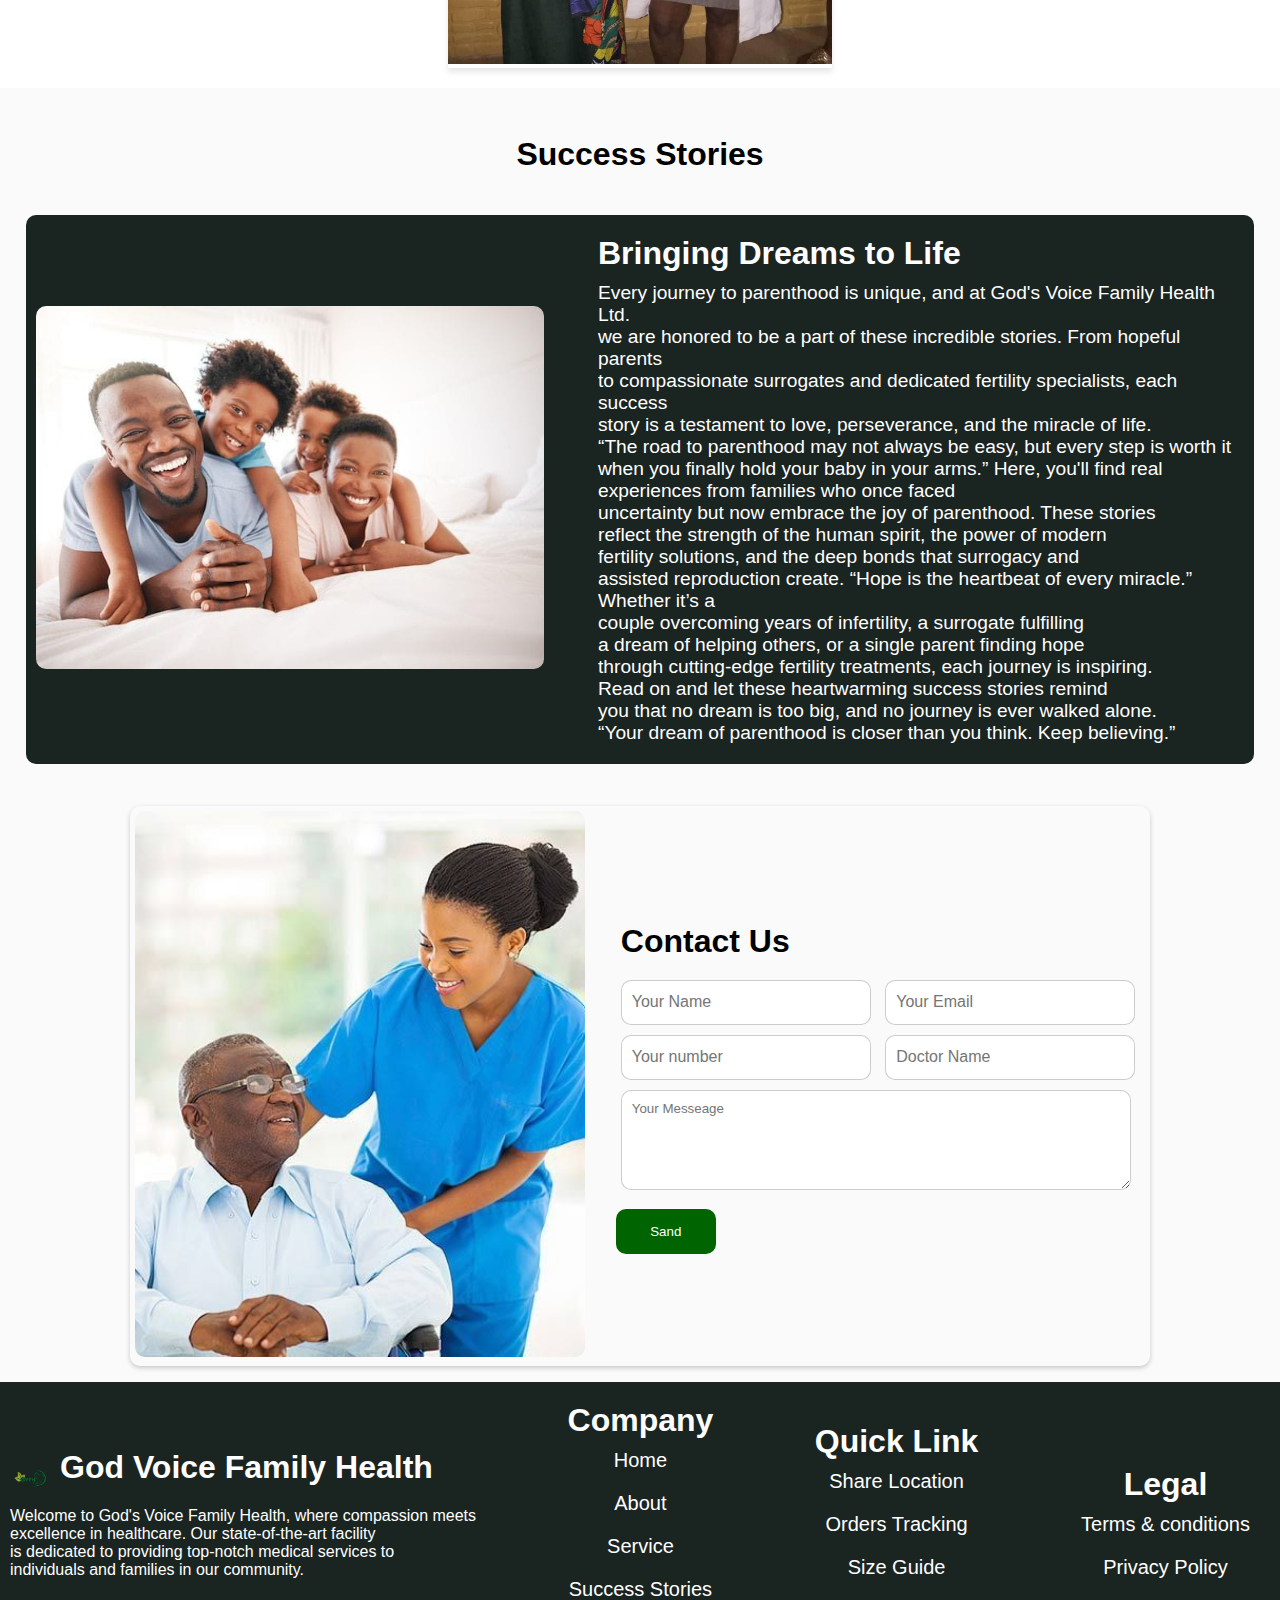
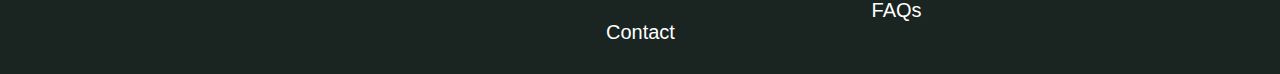
==== commit 6980c049: "files upload" ====
--- a/health/health/index.html
+++ b/health/health/index.html
@@ -90,66 +90,75 @@
             </div>
         </div>
     </section>
-
-    <section class="service">
-        <h2 class="service-text">Our <span>Service</span></h2>
-        <div class="service-content">
-            <div class="service-content-box">
-                <div class="service-content-box-img">
-                    <img src="service.jpg" alt="">
-                </div>
-                <div class="service-content-box-text">
-                    <h4> In Vitro Fertilization (IVF) – Personalized IVF treatments for individuals and couples.</h4>
-                </div>
-            </div>
-
-            <div class="service-content-box">
-                <div class="service-content-box-img">
-                    <img src="service1.jpg" alt="">
-                </div>
-                <div class="service-content-box-text">
-                    <h4>Ovulation Induction & Timed Intercourse – Natural and medical-assisted conception support.</h4>
-                </div>
-            </div>
-
-            <div class="service-content-box">
-                <div class="service-content-box-img">
-                    <img src="service2.jpg" alt="">
-                </div>
-                <div class="service-content-box-text">
-                    <h4> Management of Fibroids, Ovarian Cysts & PCOS – Holistic approaches for reproductive health.</h4>
-                </div>
-            </div>
-
-            <div class="service-content-box">
-                <div class="service-content-box-img">
-                    <img src="service3.jpg" alt="">
-                </div>
-                <div class="service-content-box-text">
-                    <h4>Comprehensive Fertility Evaluation – In-depth diagnostics to identify fertility challenges.</h4>
-                </div>
-            </div>
-
-            <div class="service-content-box">
-                <div class="service-content-box-img">
-                    <img src="service4.jpg" alt="">
-                </div>
-                <div class="service-content-box-text">
-                    <h4> Surrogacy & Embryo Adoption – Alternative options for parenthood.</h4>
-                </div>
-            </div>
-
-            <div class="service-content-box">
-                <div class="service-content-box-img">
-                    <img src="service5.jpg" alt="">
-                </div>
-                <div class="service-content-box-text">
-                    <h4> Egg & Sperm Donation – High-quality donor programs to support fertility needs.</h4>
-                </div>
-            </div>
-        </div>
-    </section>
-
+    <div class="testimonials-header">Testimonials <br>2022/2023</div>
+    <div class="testimonials-container">
+      <div class="testimonial-image">
+        <img src="testii/01.png" alt="Testimonial 1">
+      </div>
+      <div class="testimonial-image">
+        <img src="testii/02.png" alt="Testimonial 1">
+      </div>
+      <div class="testimonial-image">
+        <img src="testii/03.png" alt="Testimonial 3">
+      </div>
+      <div class="testimonial-image">
+        <img src="testii/04.png" alt="Testimonial 1">
+      </div>
+      <div class="testimonial-image">
+        <img src="testii/05.png" alt="Testimonial 2">
+      </div>
+      <div class="testimonial-image">
+        <img src="testii/06.png" alt="Testimonial 3">
+      </div>
+      <div class="testimonial-image">
+        <img src="testii/07.png" alt="Testimonial 1">
+      </div>
+      <div class="testimonial-image">
+        <img src="testii/08.png" alt="Testimonial 2">
+      </div>
+      <div class="testimonial-image">
+        <img src="testii/09.png" alt="Testimonial 3">
+      </div>
+      <div class="testimonial-image">
+        <img src="testii/10.png" alt="Testimonial 1">
+      </div>
+      <div class="testimonial-image">
+        <img src="testii/11.png" alt="Testimonial 3">
+      </div>
+      <div class="testimonial-image">
+        <img src="testii/12.png" alt="Testimonial 1">
+      </div>
+      <div class="testimonial-image">
+        <img src="testii/13.png" alt="Testimonial 2">
+      </div>
+      <div class="testimonial-image">
+        <img src="testii/14.png" alt="Testimonial 3">
+      </div>
+      <div class="testimonial-image">
+        <img src="testii/15.png" alt="Testimonial 1">
+      </div>
+      <div class="testimonial-image">
+        <img src="testii/16.png" alt="Testimonial 2">
+      </div>
+      <div class="testimonial-image">
+        <img src="testii/17.png" alt="Testimonial 3">
+      </div>
+      <div class="testimonial-image">
+        <img src="testii/18.png" alt="Testimonial 1">
+      </div>
+      <div class="testimonial-image">
+        <img src="testii/19.png" alt="Testimonial 3">
+      </div>
+      <div class="testimonial-image">
+        <img src="testii/20.png" alt="Testimonial 1">
+      </div>
+      <div class="testimonial-image">
+        <img src="testii/21.png" alt="Testimonial 2">
+      </div>
+      <div class="testimonial-image">
+        <img src="testii/22.png" alt="Testimonial 3">
+      </div>
+    </div>
     <section class="success-stories">
         <h1 class="success-stories-text">Success Stories</h1>
         <div class="success-stories-content">
--- a/health/health/style.css
+++ b/health/health/style.css
@@ -80,7 +80,46 @@
     background-size: cover;
     background-position: center;
 }
-
+.testimonials-header {
+    background-color: green;
+    color: white;
+    text-align: center;
+    padding: 20px;
+    font-size: 24px;
+    font-weight: bold;
+  }
+  .testimonials-container {
+    display: flex;
+    flex-wrap: wrap;
+    justify-content: center;
+    align-items: center;
+    gap: 15px;
+    padding: 20px;
+  }
+  .testimonial-image {
+    flex: 1 1 calc(33.333% - 30px); /* Responsive layout for 3 images per row */
+    max-width: calc(33.333% - 30px);
+    box-sizing: border-box;
+    overflow: hidden;
+    box-shadow: 0 4px 6px rgba(0, 0, 0, 0.1);
+  }
+  .testimonial-image img {
+    width: 100%;
+    height: auto;
+    object-fit: contain;
+  }
+  @media (max-width: 768px) {
+    .testimonial-image {
+      flex: 1 1 calc(50% - 20px); /* 2 images per row on tablets */
+      max-width: calc(50% - 20px);
+    }
+  }
+  @media (max-width: 480px) {
+    .testimonial-image {
+      flex: 1 1 100%; /* 1 image per row on smaller screens */
+      max-width: 100%;
+    }
+  }
 
 /* Content Box */
 .home-box {
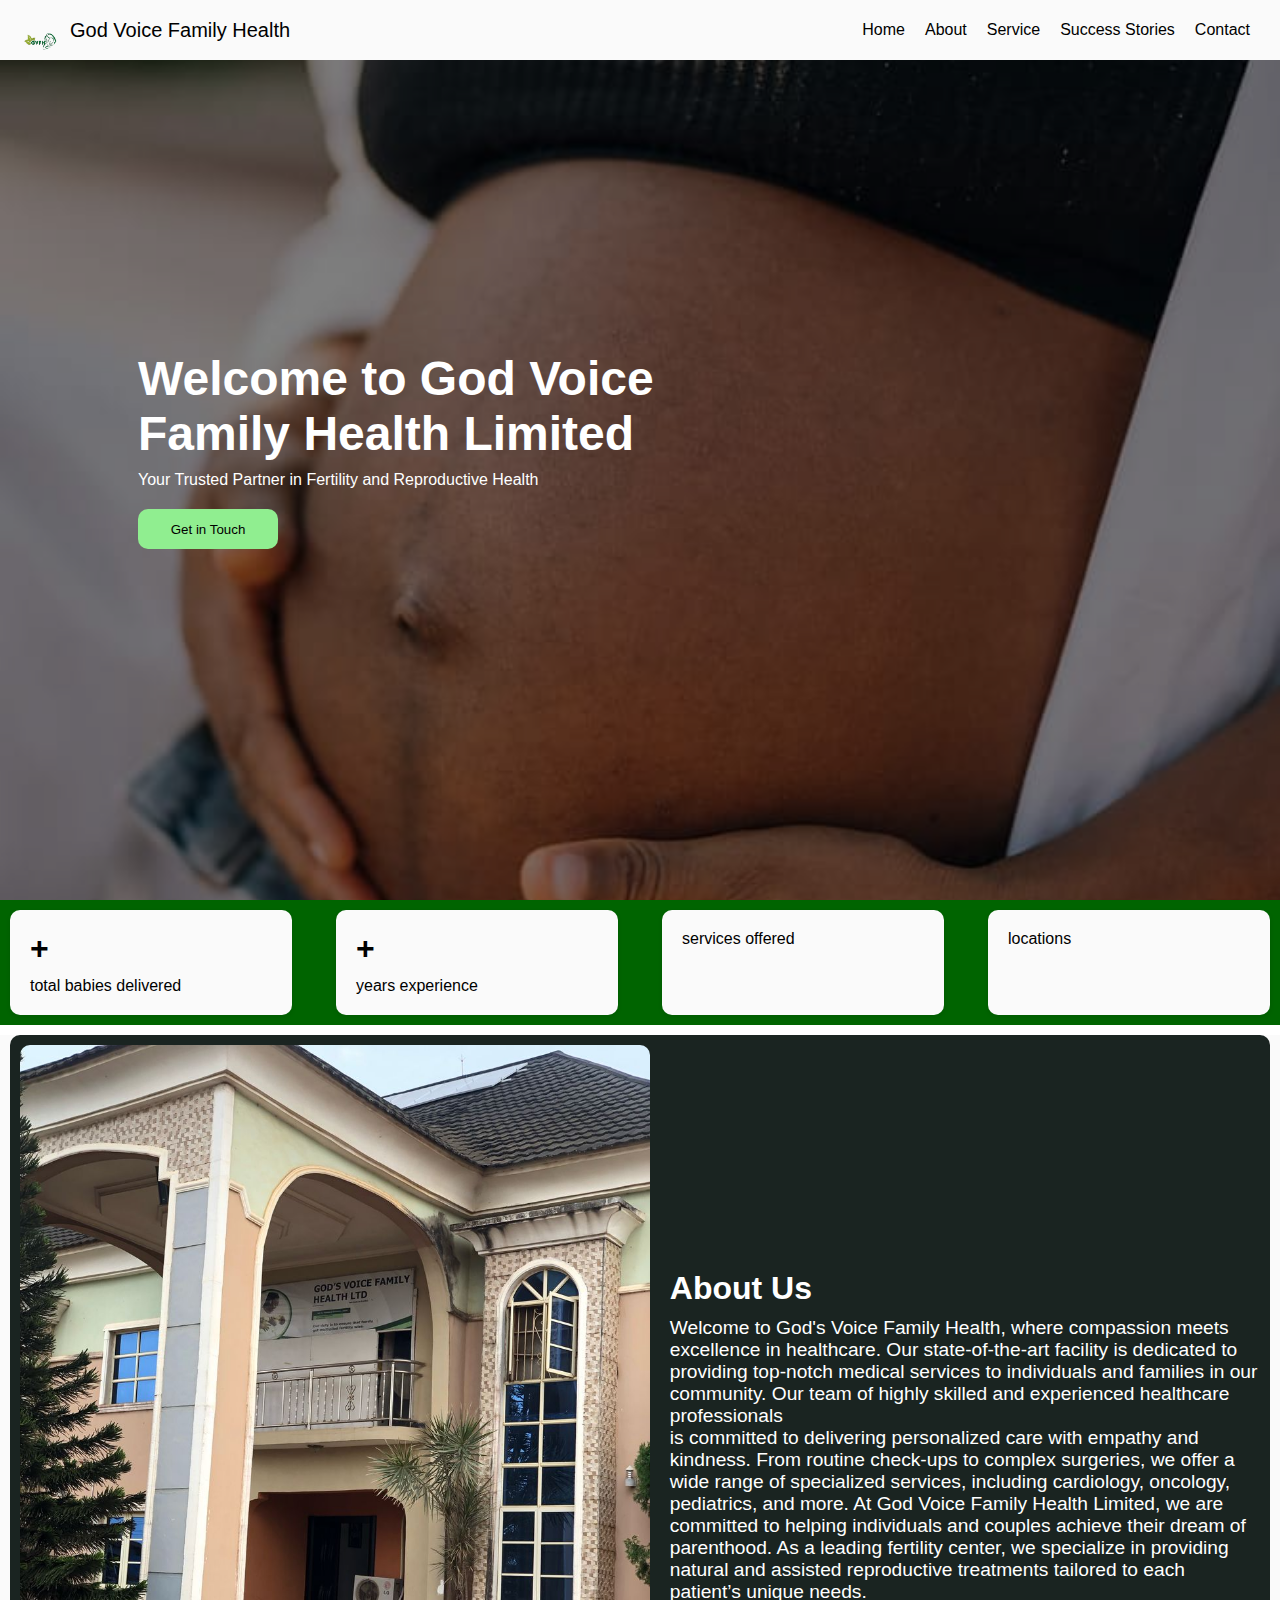
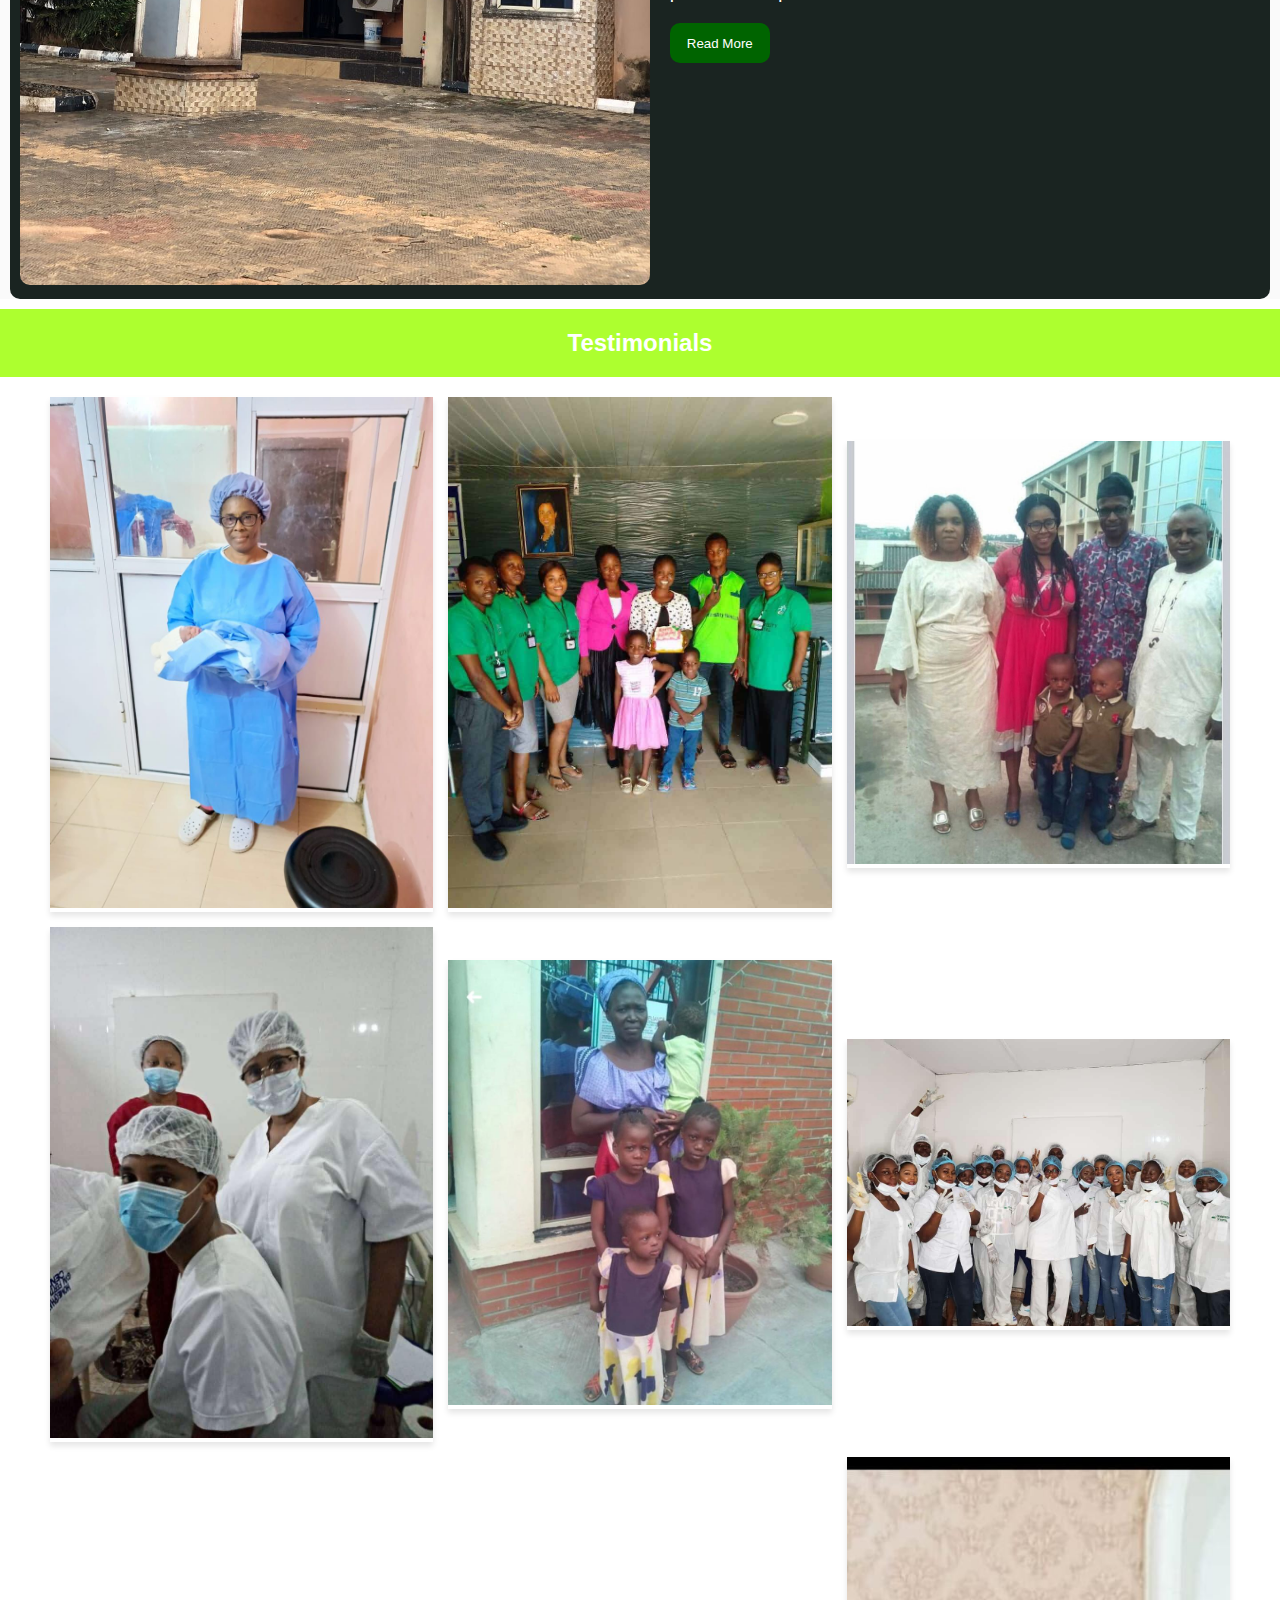
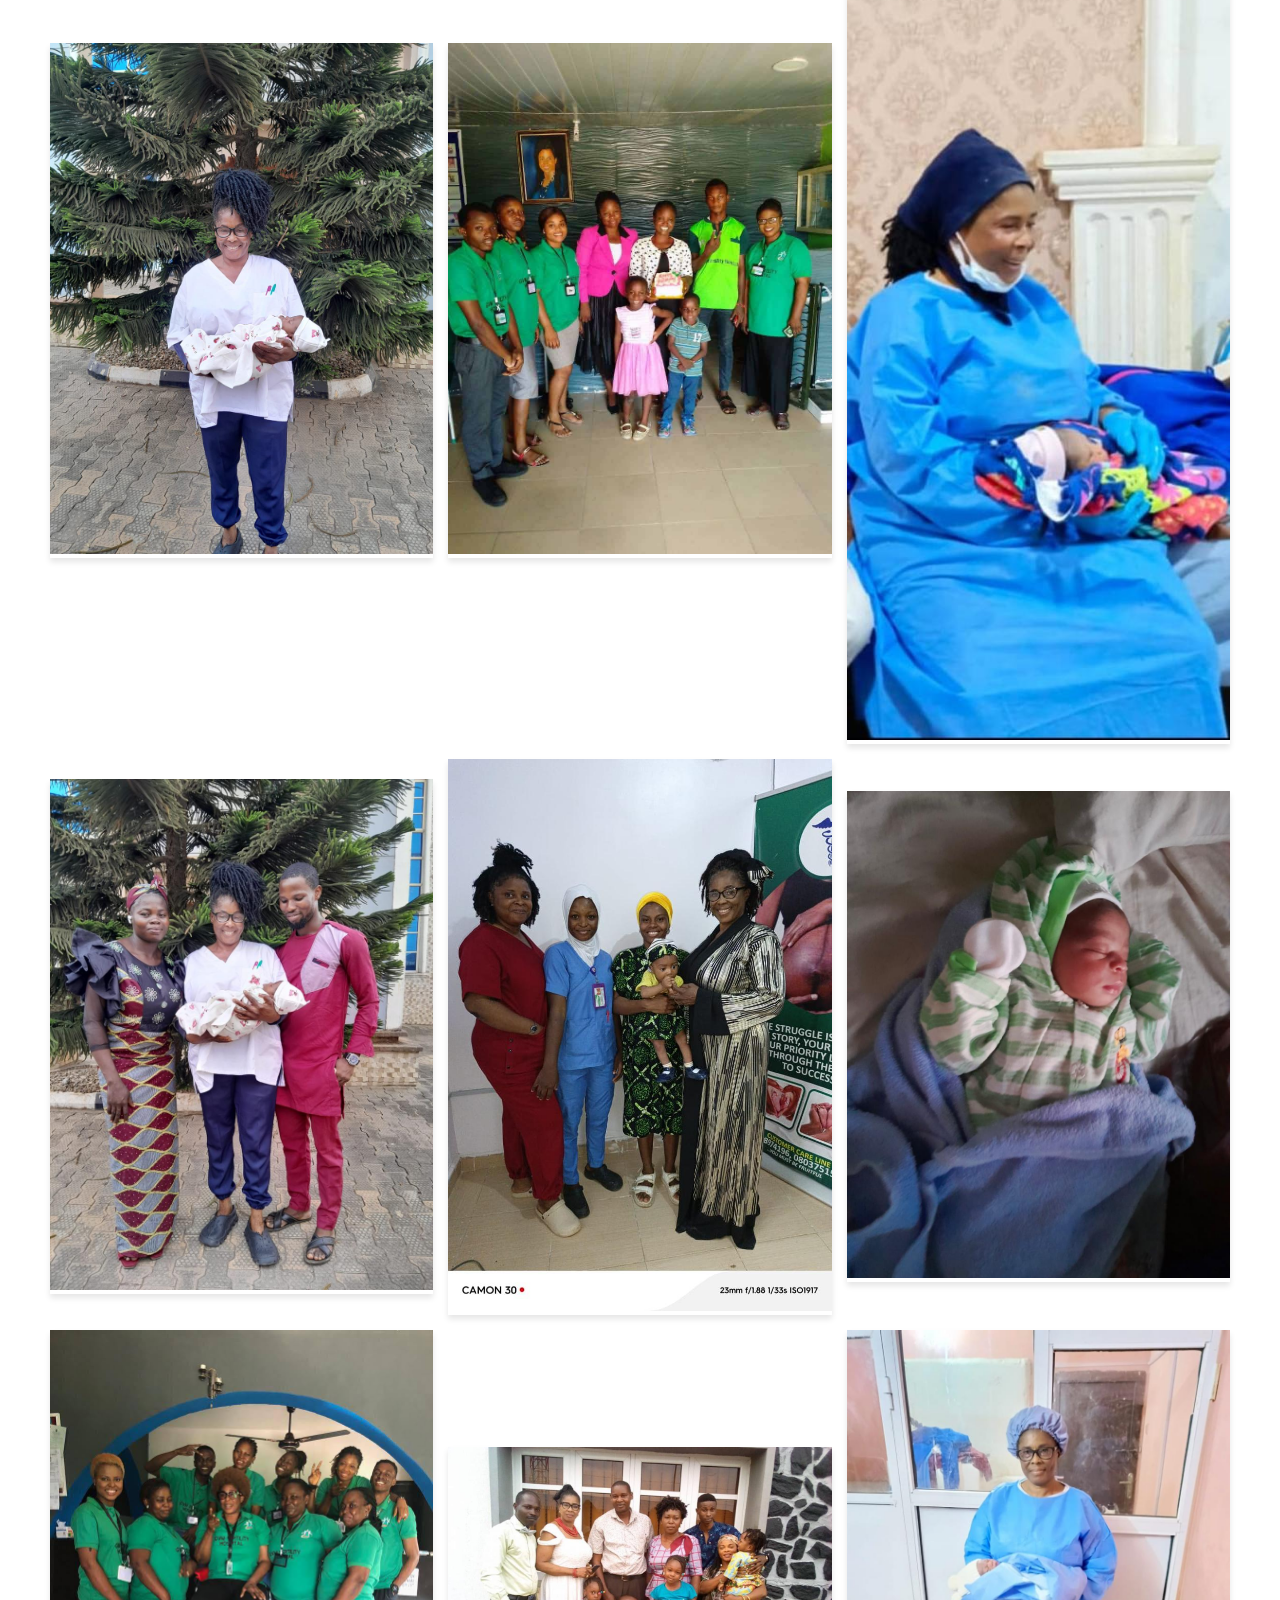
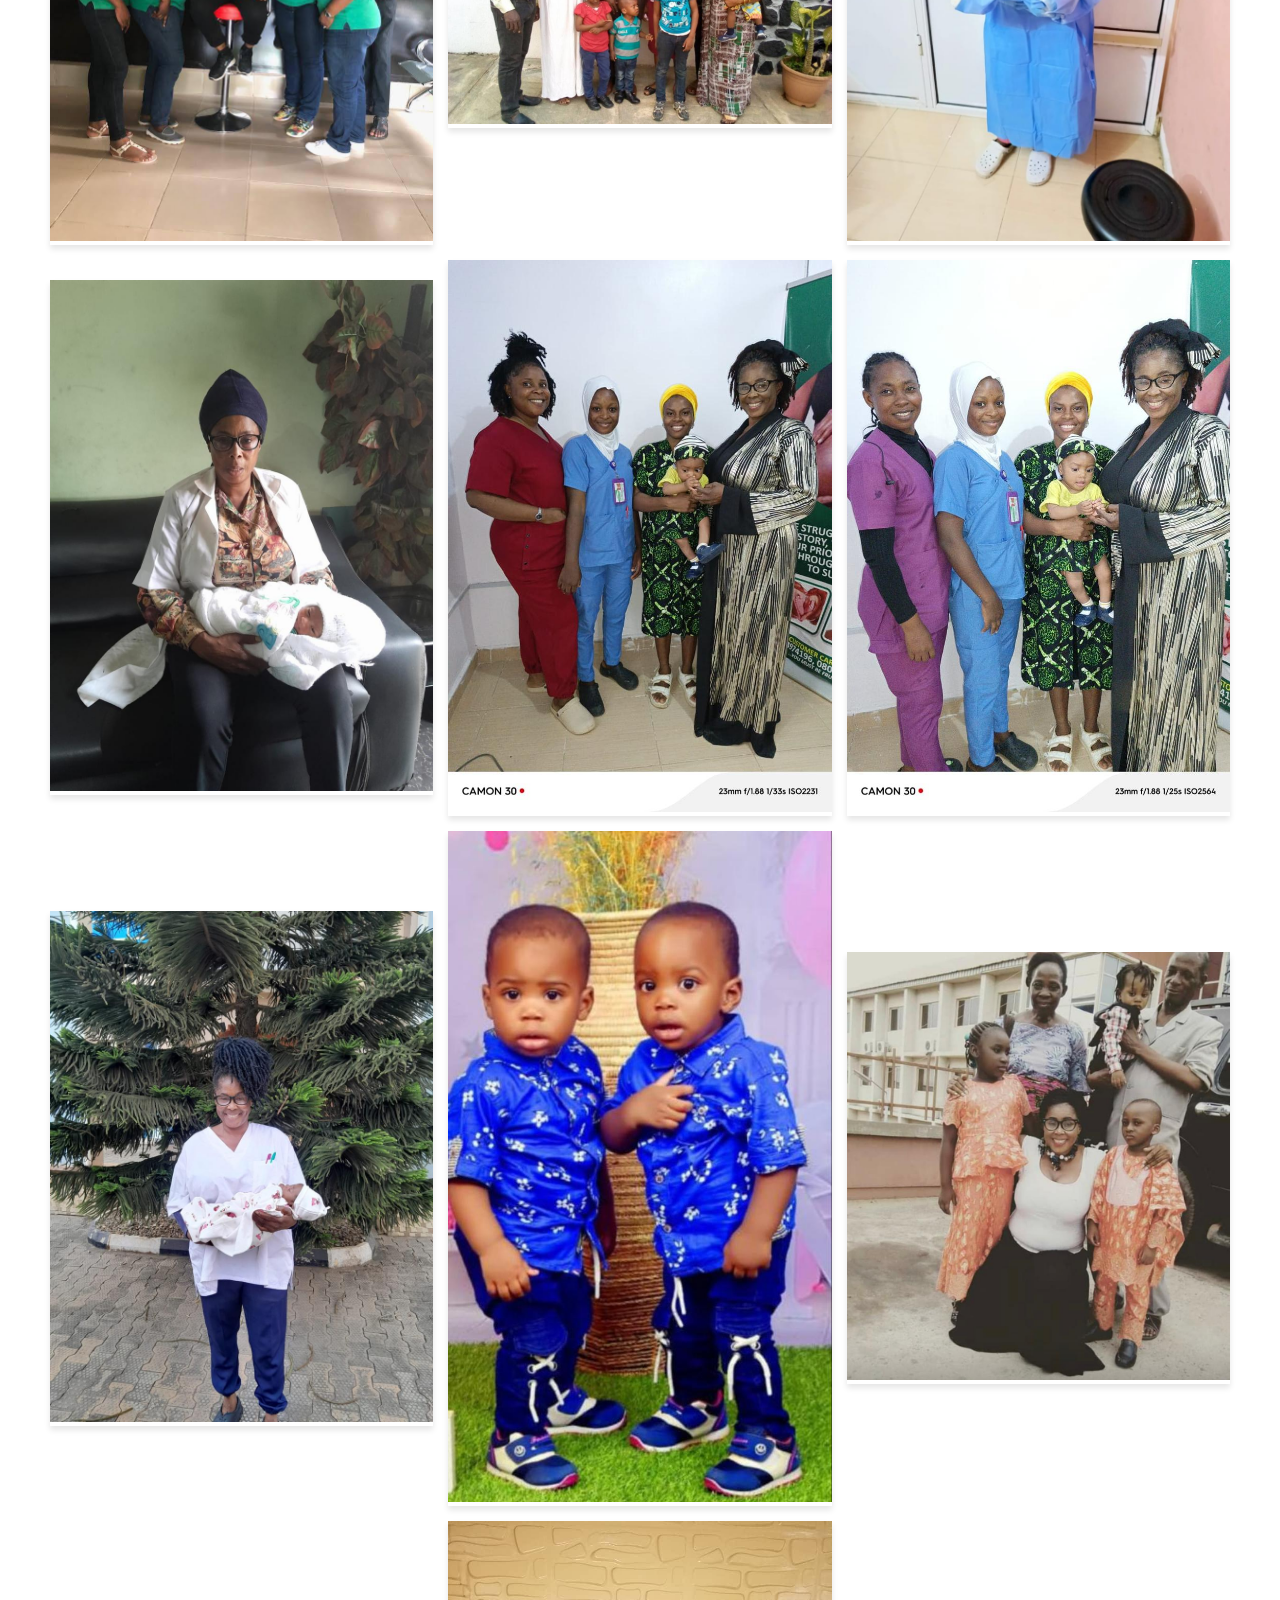
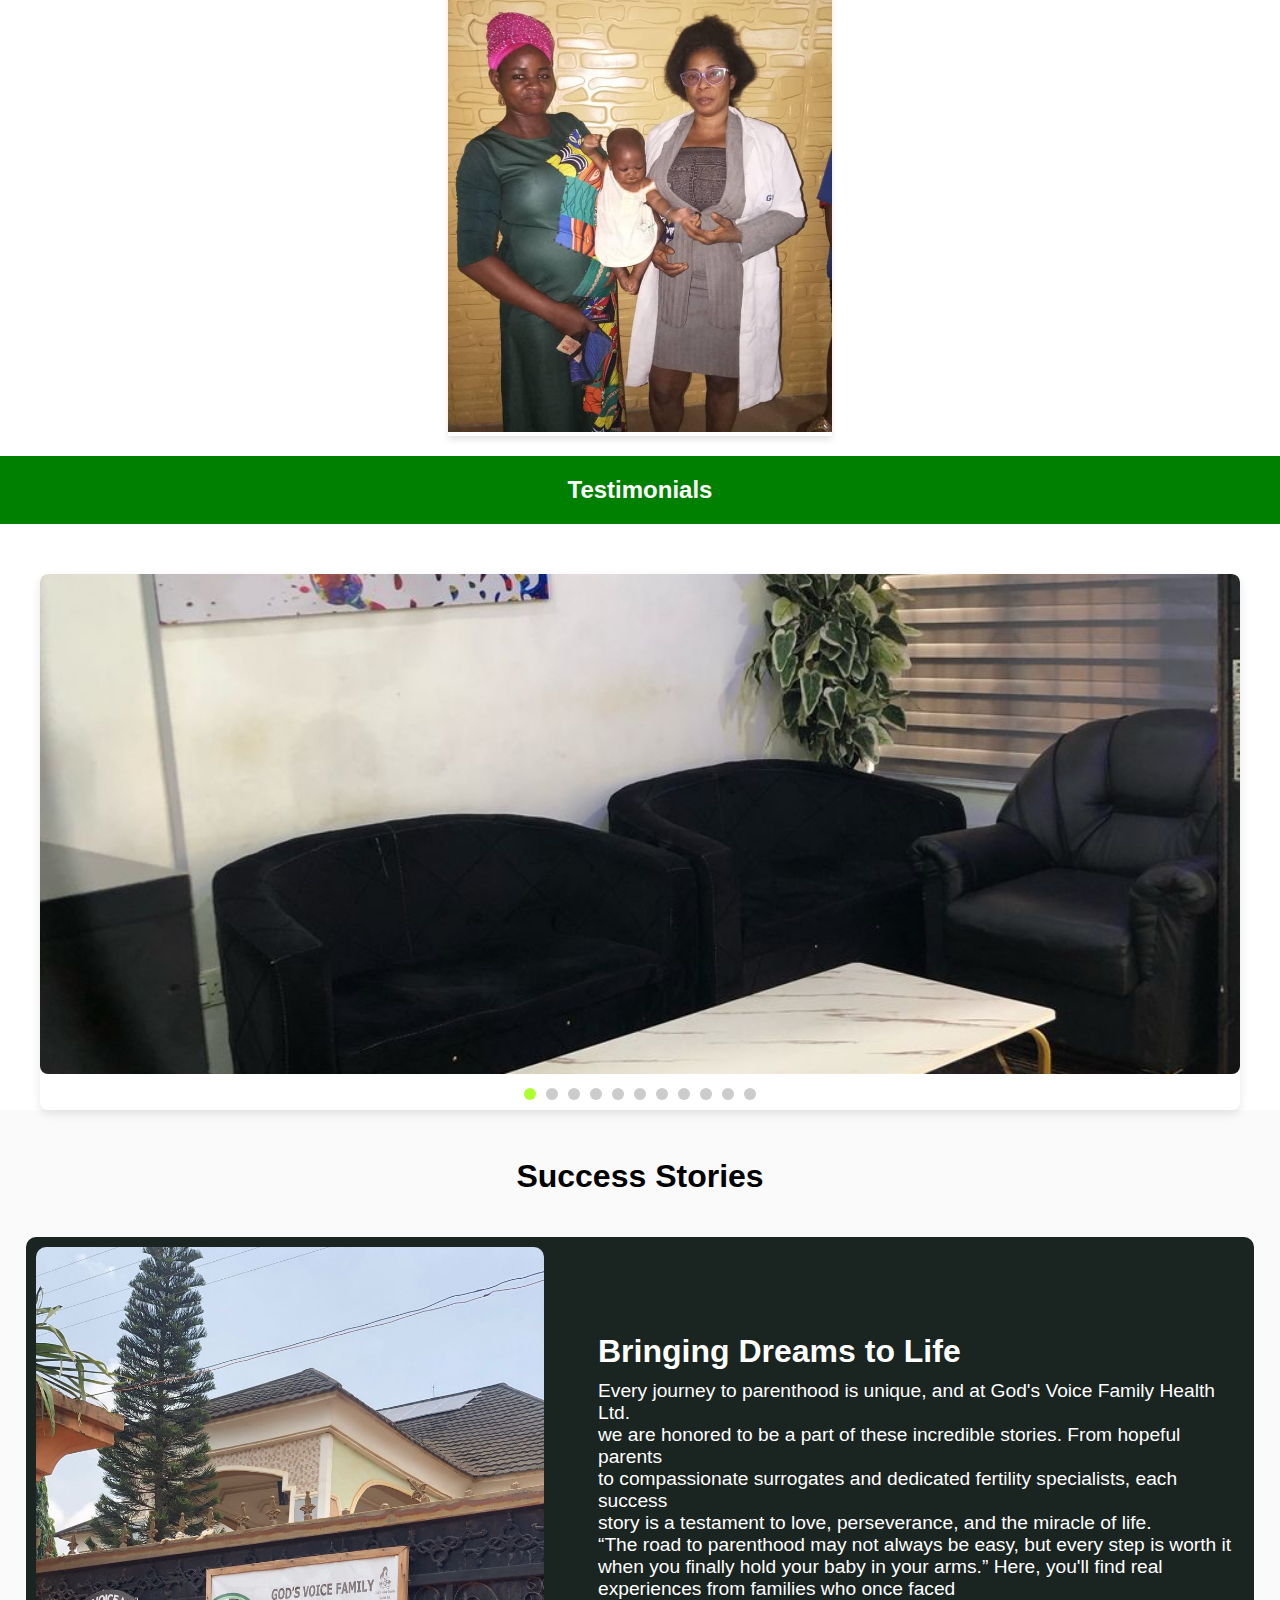
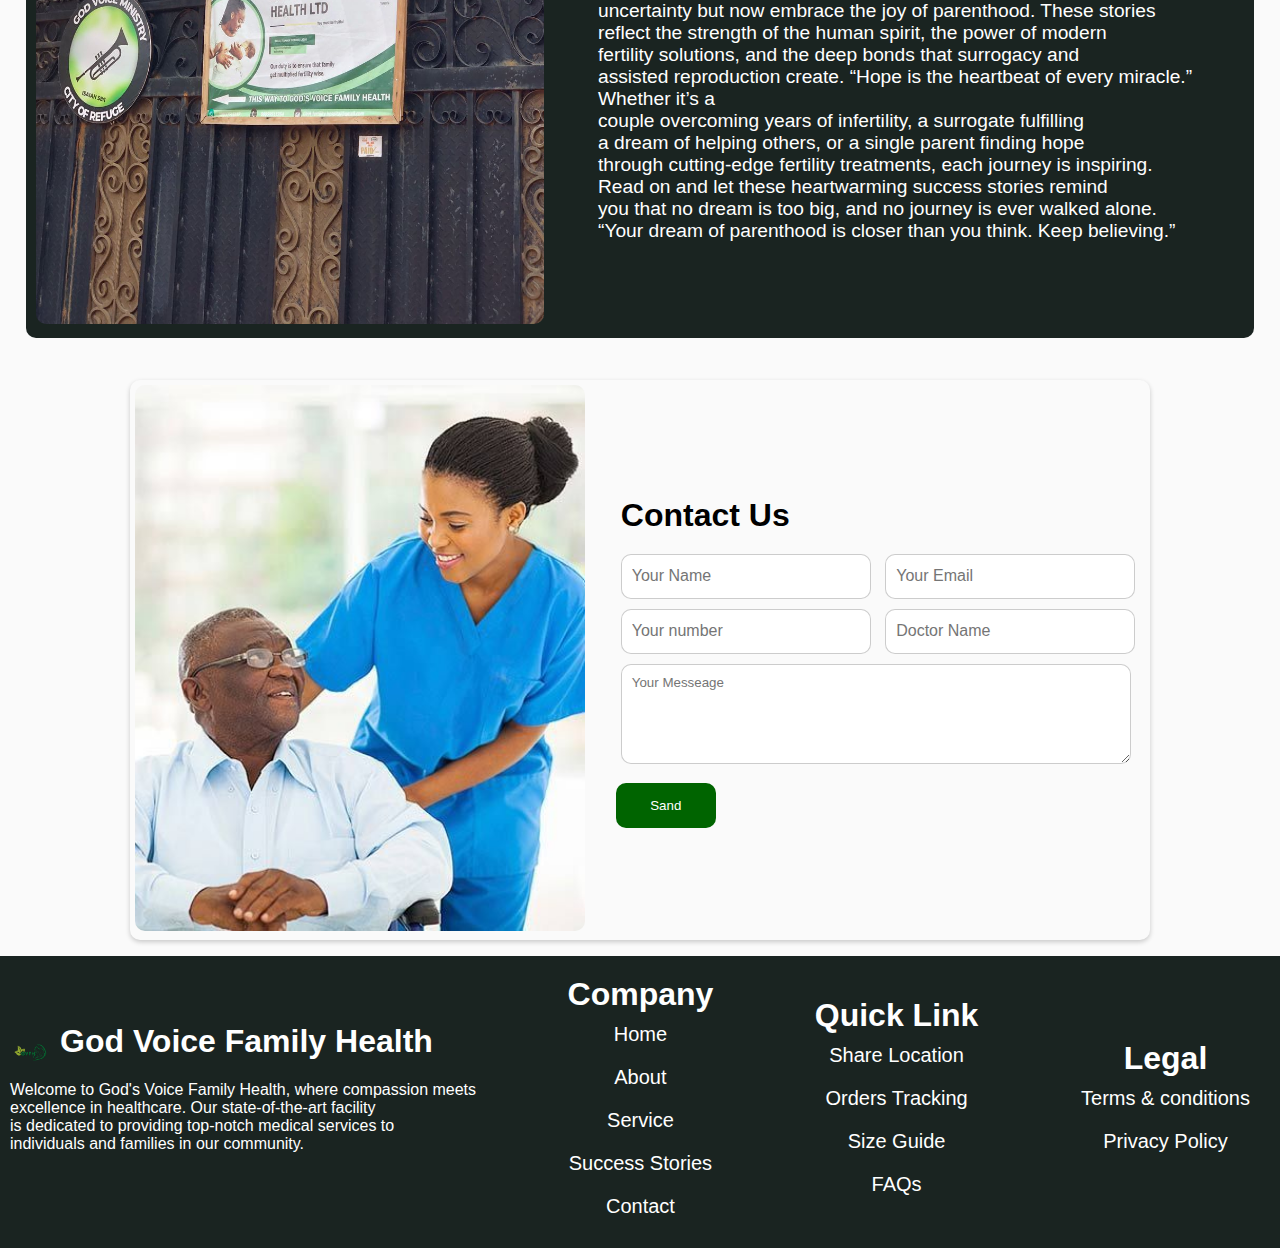
==== commit fce24f14: "files upload" ====
--- a/health/health/index.html
+++ b/health/health/index.html
@@ -73,7 +73,7 @@
         <div class="about-content">
             <div class="about-content-container-box">
                 <div class="about-content-box-img">
-                    <img src="about.jpg" alt="">
+                    <img src="head.jpg" alt="">
                 </div>
                 <div class="about-content-box-text">
                     <h1>About Us</h1>
@@ -90,7 +90,7 @@
             </div>
         </div>
     </section>
-    <div class="testimonials-header">Testimonials <br>2022/2023</div>
+    <div class="testimonials-header">Testimonials<br></div>
     <div class="testimonials-container">
       <div class="testimonial-image">
         <img src="testii/01.png" alt="Testimonial 1">
@@ -159,11 +159,89 @@
         <img src="testii/22.png" alt="Testimonial 3">
       </div>
     </div>
+    <div class="unique-header">Testimonials</div>
+    <div class="unique-slider-container">
+      <div class="unique-slider">
+        <div class="unique-slide">
+          <img src="scroll/01.png" alt="Testimonial 1">
+        </div>
+        <div class="unique-slide">
+          <img src="scroll/02.png" alt="Testimonial 2">
+        </div>
+        <div class="unique-slide">
+          <img src="scroll/03.png" alt="Testimonial 3">
+        </div>
+        <div class="unique-slide">
+          <img src="scroll/04.png" alt="Testimonial 4">
+        </div>
+        <div class="unique-slide">
+          <img src="scroll/05.png" alt="Testimonial 5">
+        </div>
+        <div class="unique-slide">
+          <img src="scroll/06.png" alt="Testimonial 3">
+        </div>
+        <div class="unique-slide">
+          <img src="scroll/07.png" alt="Testimonial 4">
+        </div>
+        <div class="unique-slide">
+          <img src="scroll/08.png" alt="Testimonial 5">
+        </div>
+        <div class="unique-slide">
+          <img src="scroll/09.png" alt="Testimonial 3">
+        </div>
+        <div class="unique-slide">
+          <img src="scroll/010.png" alt="Testimonial 4">
+        </div>
+        <div class="unique-slide">
+          <img src="scroll/011.png" alt="Testimonial 5">
+        </div>
+      </div>
+      <div class="unique-navigation">
+        <div class="unique-dot active" data-index="0"></div>
+        <div class="unique-dot" data-index="1"></div>
+        <div class="unique-dot" data-index="2"></div>
+        <div class="unique-dot" data-index="3"></div>
+        <div class="unique-dot" data-index="4"></div>
+        <div class="unique-dot" data-index="5"></div>
+        <div class="unique-dot" data-index="6"></div>
+        <div class="unique-dot" data-index="7"></div>
+        <div class="unique-dot" data-index="8"></div>
+        <div class="unique-dot" data-index="9"></div>
+        <div class="unique-dot" data-index="10"></div>
+      </div>
+    </div>
+    <script>
+      let currentIndex = 0;
+      const slider = document.querySelector('.unique-slider');
+      const slides = document.querySelectorAll('.unique-slide');
+      const dots = document.querySelectorAll('.unique-dot');
+  
+      function updateSlider() {
+        slider.style.transform = `translateX(-${currentIndex * 100}%)`;
+        dots.forEach((dot, index) => {
+          dot.classList.toggle('active', index === currentIndex);
+        });
+      }
+  
+      function autoSlide() {
+        currentIndex = (currentIndex + 1) % slides.length;
+        updateSlider();
+      }
+  
+      dots.forEach(dot => {
+        dot.addEventListener('click', (e) => {
+          currentIndex = parseInt(e.target.dataset.index);
+          updateSlider();
+        });
+      });
+  
+      setInterval(autoSlide, 4000); // Slide every 4 seconds
+    </script>
     <section class="success-stories">
         <h1 class="success-stories-text">Success Stories</h1>
         <div class="success-stories-content">
             <div class="success-stories-content-img">
-                <img src="Success Stories.jpg" alt="">
+                <img src="head1.jpg" alt="">
             </div>
             <div class="success-stories-content-text">
                 <h1> Bringing Dreams to Life</h1>
--- a/health/health/style.css
+++ b/health/health/style.css
@@ -81,7 +81,7 @@
     background-position: center;
 }
 .testimonials-header {
-    background-color: green;
+    background-color: greenyellow;
     color: white;
     text-align: center;
     padding: 20px;
@@ -120,7 +120,71 @@
       max-width: 100%;
     }
   }
-
+  .unique-header {
+    background-color:green;
+    color: white;
+    text-align: center;
+    padding: 20px;
+    font-size: 24px;
+    font-weight: bold;
+    margin-bottom: 50px; /* Added space below the header */
+  }
+  
+  .unique-slider-container {
+        display: flex;
+        flex-direction: column;
+        align-items: center;
+        position: relative;
+        width: 100%;
+        max-width: 1200px;
+        margin: auto;
+        overflow: hidden;
+        background-color: #fff;
+        box-shadow: 0 4px 10px rgba(0, 0, 0, 0.1);
+        border-radius: 8px;
+      }
+      .unique-slider {
+        display: flex;
+        width: 100%;
+        transition: transform 0.7s ease-in-out;
+      }
+      .unique-slide {
+        flex: 0 0 100%;
+        max-width: 100%;
+        position: relative;
+        text-align: center;
+        overflow: hidden;
+      }
+      .unique-slide img {
+        width: 100%;
+        height: auto;
+        max-height: 500px; /* Ensure it doesn't get too tall on large screens */
+        object-fit: cover;
+        border-radius: 8px;
+      }
+      @media (max-width: 768px) {
+        .unique-slide img {
+          max-height: 300px; /* Adjust height for smaller screens */
+          border-radius: 0;
+        }
+      }
+      .unique-navigation {
+        display: flex;
+        justify-content: center;
+        gap: 10px;
+        margin: 10px 0;
+      }
+      .unique-dot {
+        width: 12px;
+        height: 12px;
+        background-color: #ccc;
+        border-radius: 50%;
+        cursor: pointer;
+        transition: background-color 0.3s;
+      }
+      .unique-dot.active {
+        background-color:greenyellow;
+      }
 /* Content Box */
 .home-box {
     position: absolute;
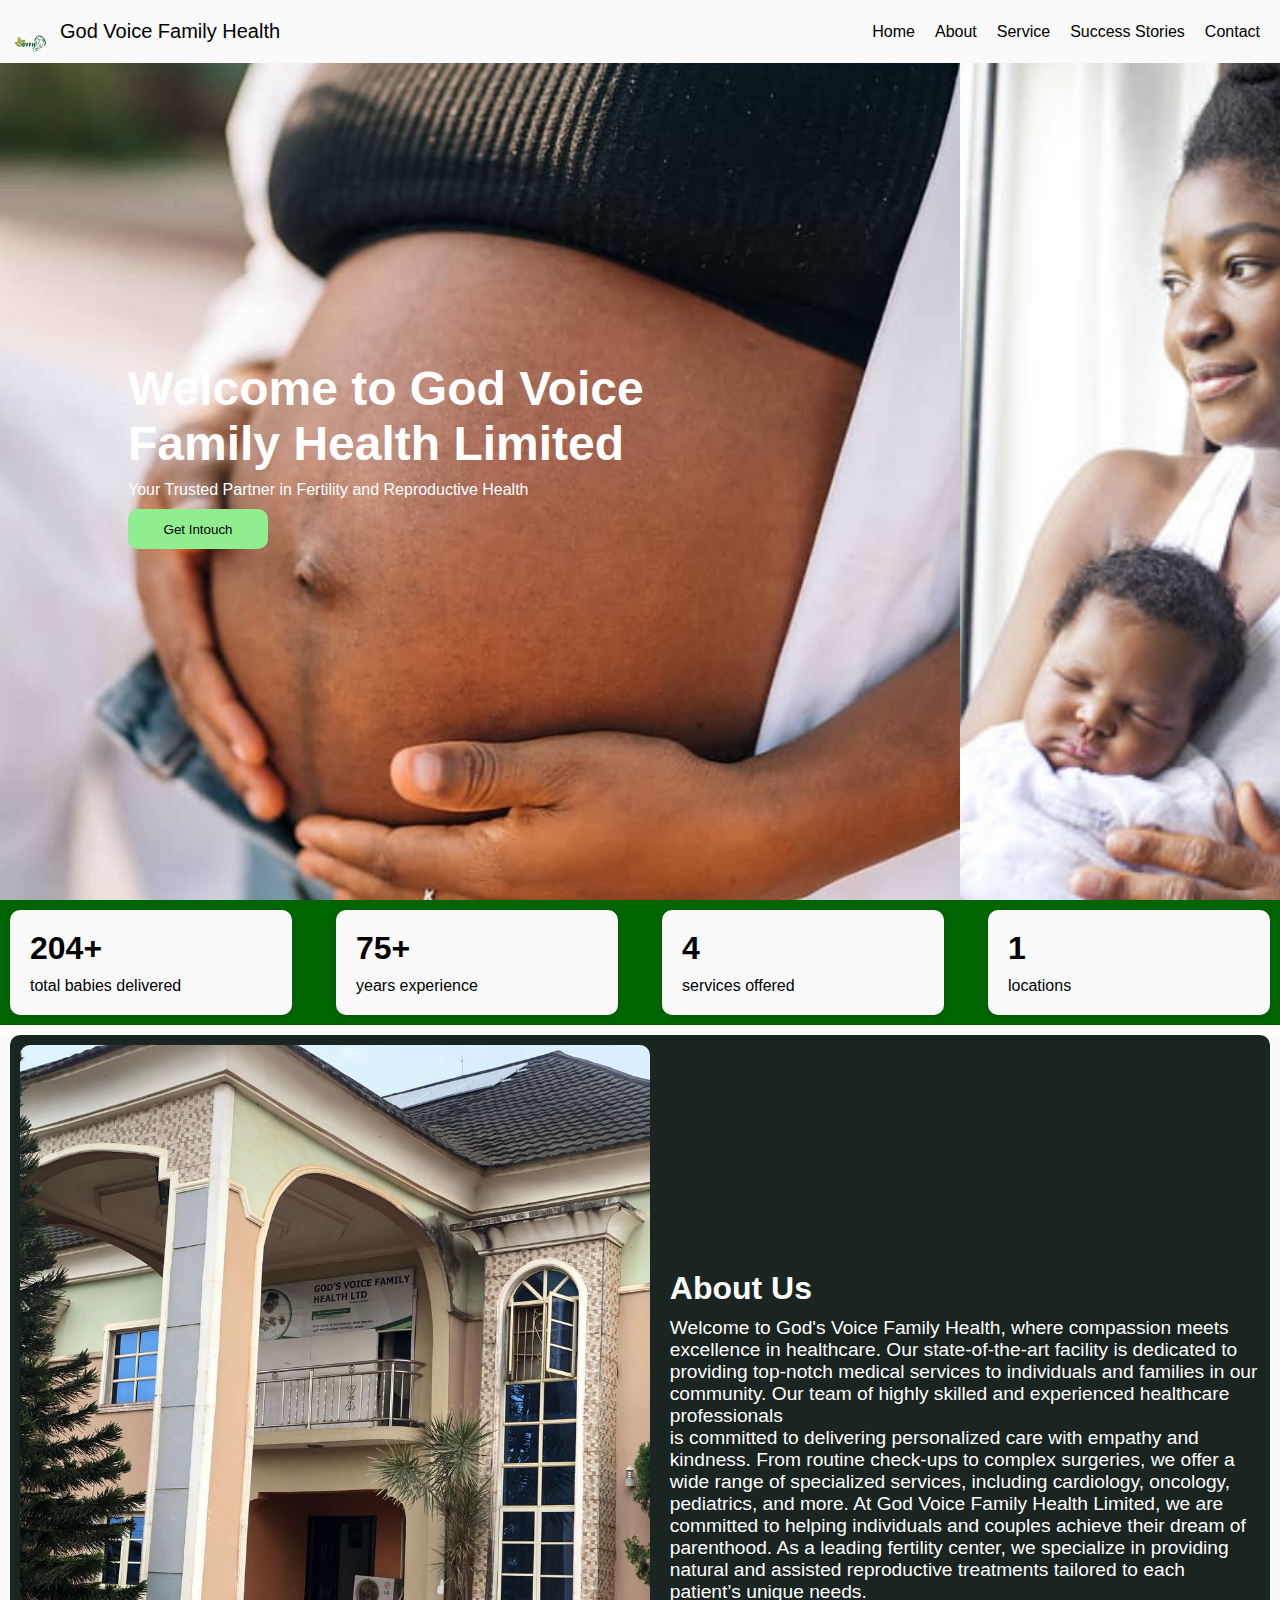
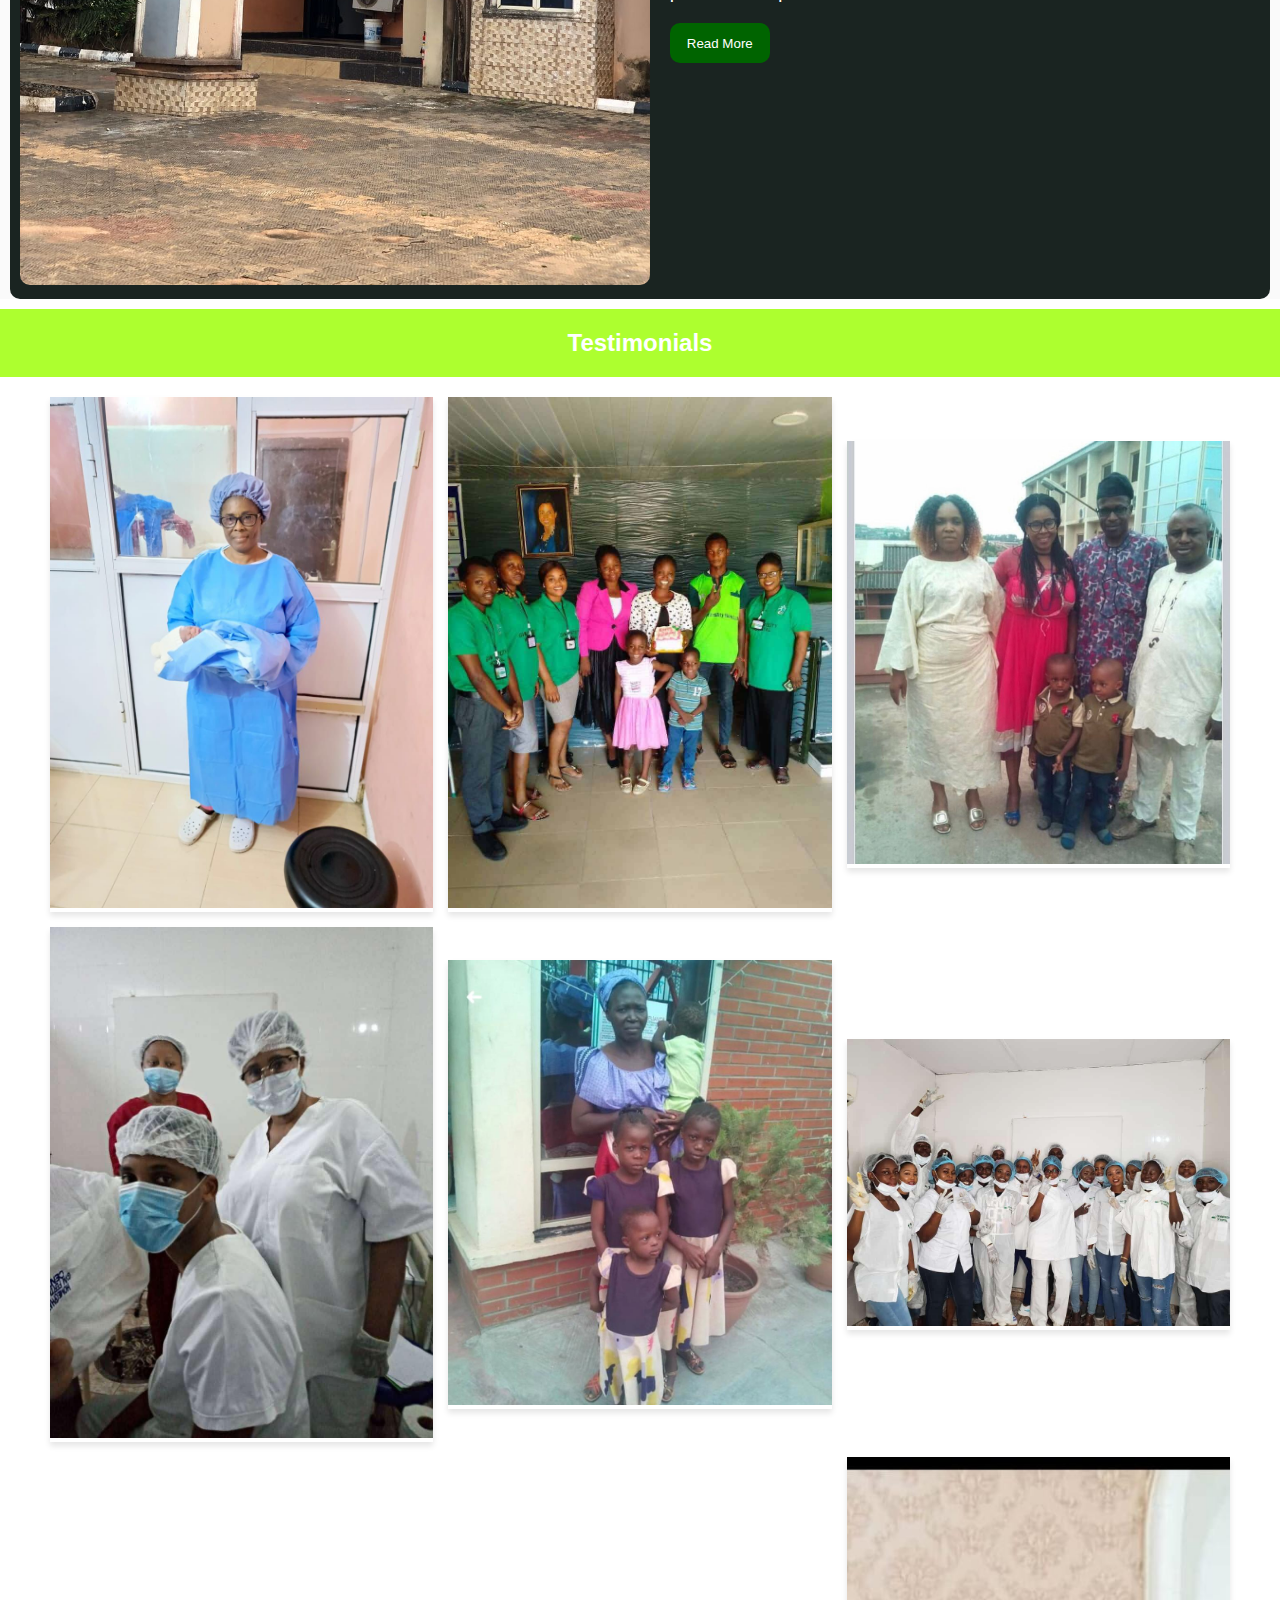
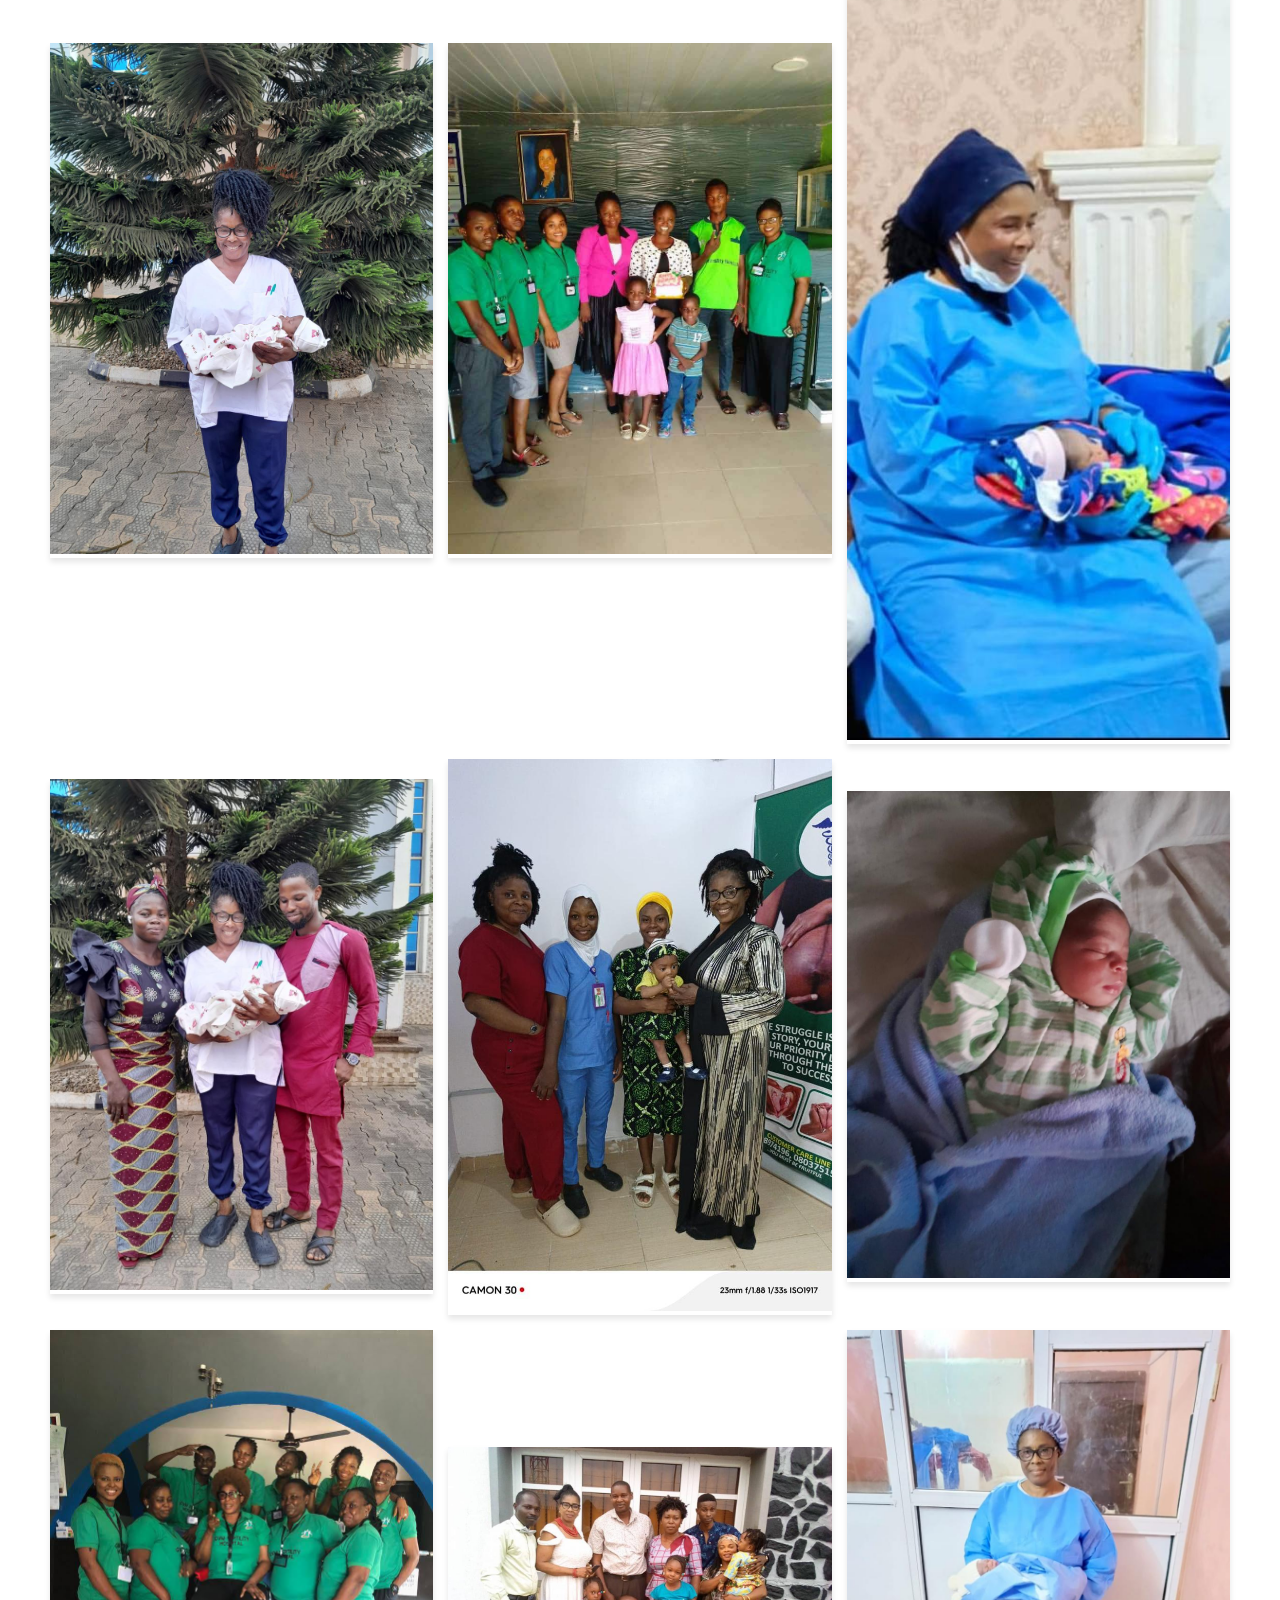
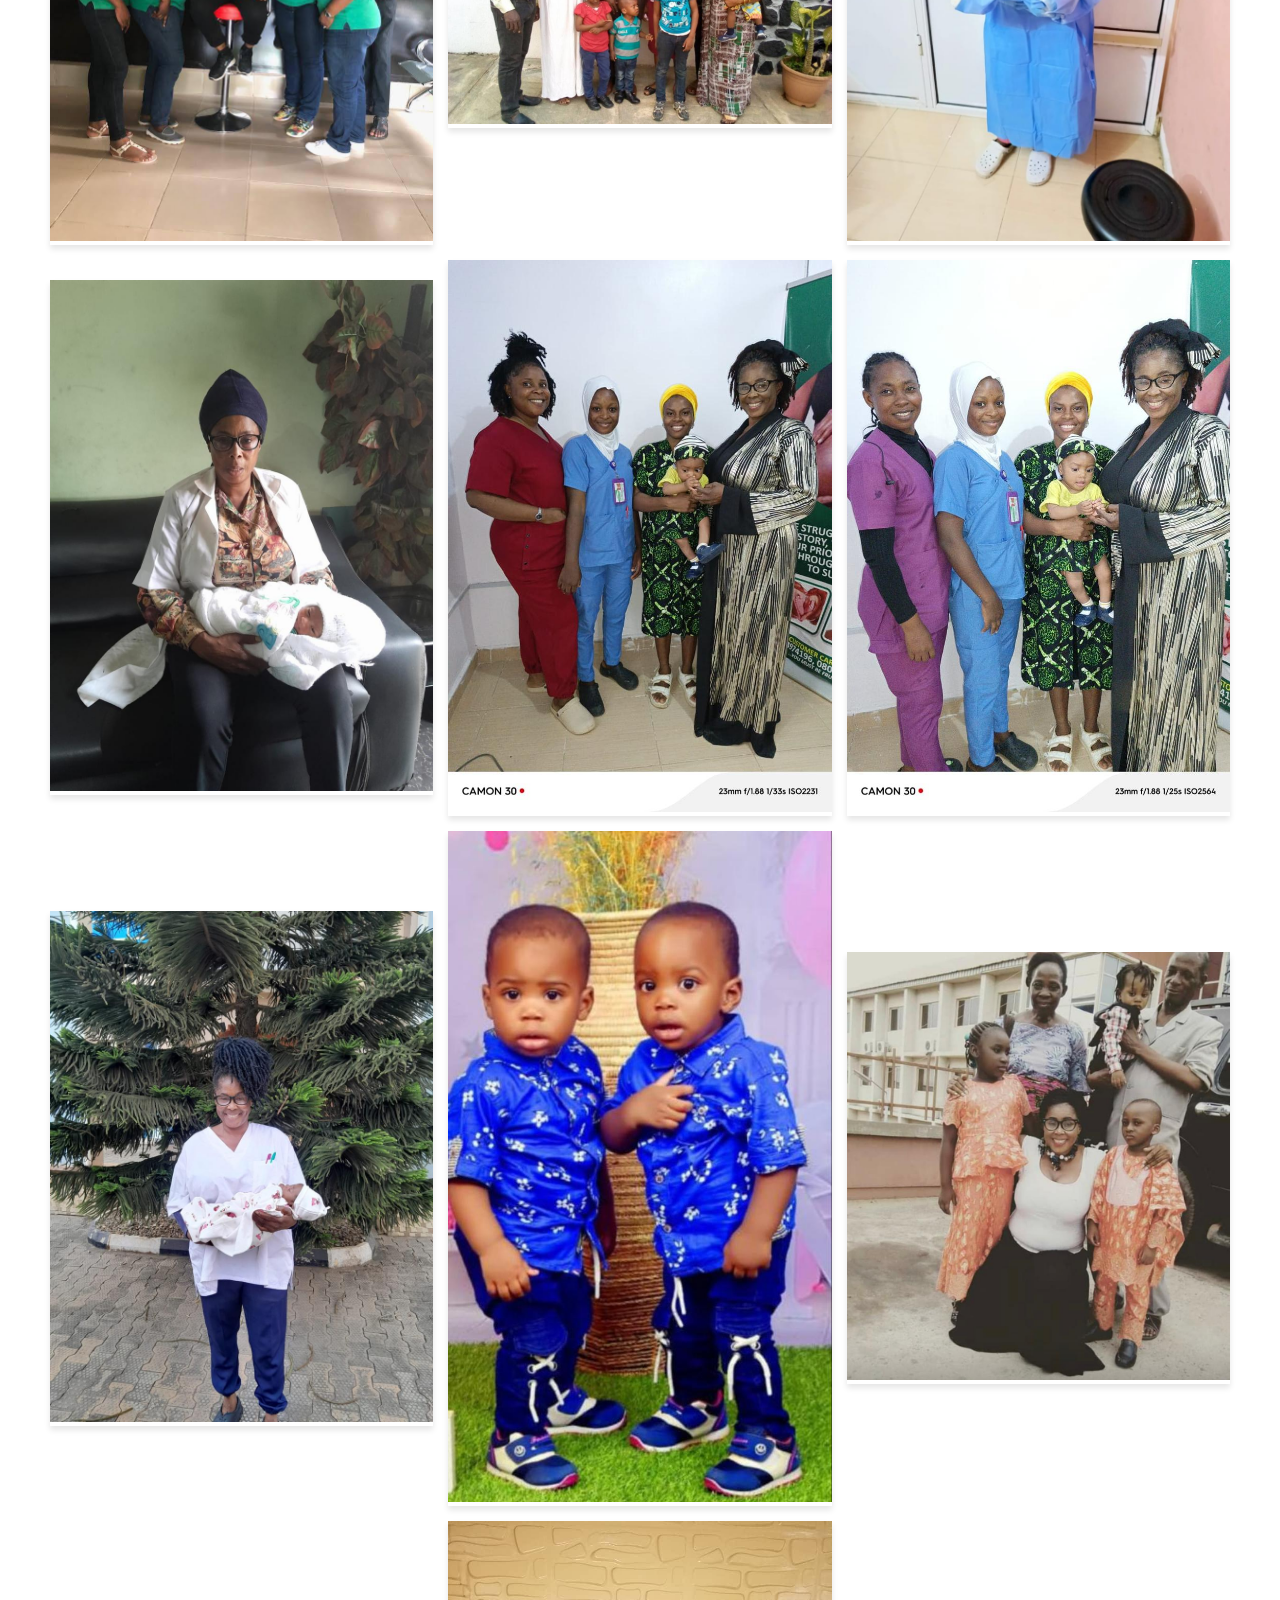
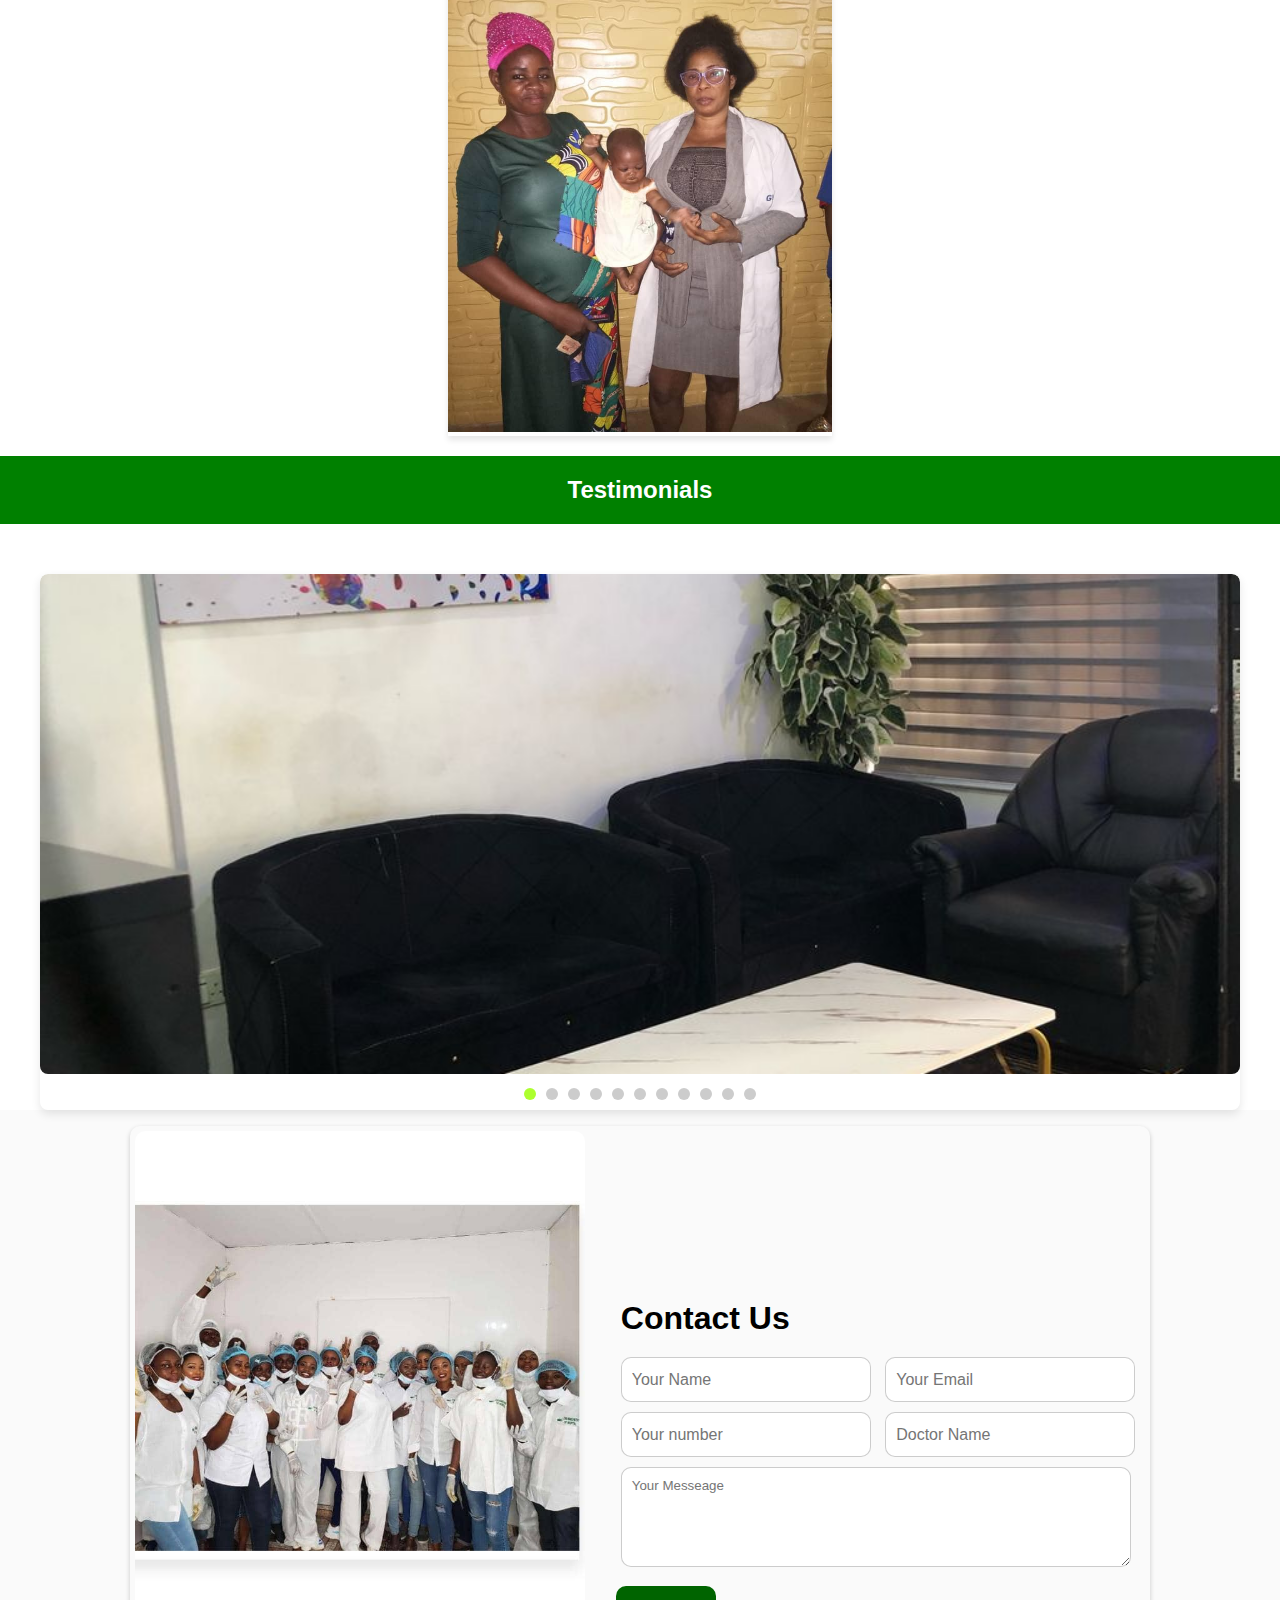
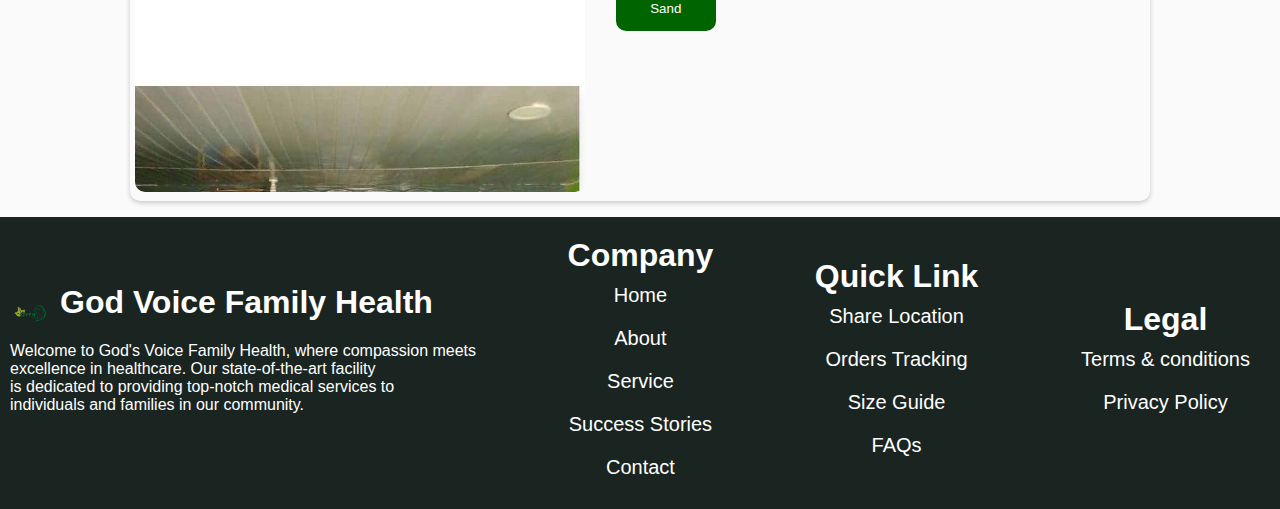
==== commit de1f660e: "files upload" ====
--- a/health/health/index.html
+++ b/health/health/index.html
@@ -9,6 +9,10 @@
     <title>God Voice Family Health</title>
     <link rel="stylesheet" href="style.css">
     <link rel="icon" href="logo1.png">
+    <script src="script.js"></script>
+    <script src="appointment.js"></script>
+    <script src="service.js"></script>
+    <script src="slide.js"></script>
 </head>
 <body>
     <header>
@@ -27,27 +31,24 @@
             </ul>
         </div>
     </header>
-
     <section class="home">
-        <div class="slider">
-            <div class="slides">
-                <div class="slide" style="background-image: url('home1.jpg');"></div>
-                <div class="slide" style="background-image: url('home2.jpg');"></div>
-                <div class="slide" style="background-image: url('home3.jpg');"></div>
-                <div class="slide" style="background-image: url('home4.jpeg');"></div>
-                <div class="slide" style="background-image: url('home5.jpeg');"></div>
-                <div class="slide" style="background-image: url('home6.jpeg');"></div>
-                <div class="slide" style="background-image: url('home7.jpeg');"></div>
-            </div>
-        </div>
-        <div class="home-box">
-            <div class="home-content-text">
-                <h1>Welcome to God Voice <br> Family Health Limited</h1>
-                <p>Your Trusted Partner in Fertility and Reproductive Health</p>
-                <a href="appointment.html"><button class="home-btn">Get in Touch</button></a>
-            </div>
+        <div class="home-slider">
+            <div class="home-slide" style="background-image: url('home1.jpg');"></div>
+            <div class="home-slide" style="background-image: url('home2.jpg');"></div>
+            <div class="home-slide" style="background-image: url('home3.jpg');"></div>
+            <div class="home-slide" style="background-image: url('home4.jpeg');"></div>
+            <div class="home-slide" style="background-image: url('home5.jpeg');"></div>
+            <div class="home-slide" style="background-image: url('home6.jpeg');"></div>
+            <div class="home-slide" style="background-image: url('home7.jpeg');"></div>
+            <div class="home-slide" style="background-image: url('home8.jpeg');"></div>
+        </div>
+        <div class="home-content-text">
+            <h1>Welcome to God Voice <br> Family Health Limited</h1>
+            <p>Your Trusted Partner in Fertility and Reproductive Health</p>
+            <a href="appointment.html"><button class="home-btn">Get Intouch</button></a>
         </div>
     </section>
+ 
     <section class="content">
         <div class="content-box">
             <div class="container-content-box">
@@ -68,7 +69,7 @@
             </div>
         </div>
     </section>
-
+          
     <section class="about">
         <div class="about-content">
             <div class="about-content-container-box">
@@ -237,40 +238,10 @@
   
       setInterval(autoSlide, 4000); // Slide every 4 seconds
     </script>
-    <section class="success-stories">
-        <h1 class="success-stories-text">Success Stories</h1>
-        <div class="success-stories-content">
-            <div class="success-stories-content-img">
-                <img src="head1.jpg" alt="">
-            </div>
-            <div class="success-stories-content-text">
-                <h1> Bringing Dreams to Life</h1>
-                <p>Every journey to parenthood is unique, and at God's Voice Family Health Ltd. <br> 
-                    we are honored to be a part of these incredible stories. From hopeful parents <br>
-                    to compassionate surrogates and dedicated fertility specialists, each success <br>
-                    story is a testament to love, perseverance, and the miracle of life. <br>
-                    “The road to parenthood may not always be easy, but every step is 
-                    worth it when you finally hold your baby in your arms.”  
-                    Here, you'll find real experiences from families who once faced  <br>
-                    uncertainty but now embrace the joy of parenthood. These stories  <br>
-                    reflect the strength of the human spirit, the power of modern <br>
-                     fertility solutions, and the deep bonds that surrogacy and  <br>
-                     assisted reproduction create. 
-                    “Hope is the heartbeat of every miracle.” Whether it’s a  <br>
-                    couple overcoming years of infertility, a surrogate fulfilling  <br>
-                    a dream of helping others, or a single parent finding hope  <br>
-                    through cutting-edge fertility treatments, each journey is inspiring. <br>
-                    Read on and let these heartwarming success stories remind  <br>
-                    you that no dream is too big, and no journey is ever walked alone. <br>
-                    “Your dream of parenthood is closer than you think. Keep believing.”</p>
-            </div>
-        </div>
-    </section>
-
-    <scetion class="contact">
+        <scetion class="contact">
         <div class="contact-content">
             <div class="contact-content-box-img">
-                <img src="contact.jpeg" alt="">
+                <img src="nurse.jpg" alt="">
             </div>
             <div class="contact-content-box-form">
                 <h1 class="contact-text">Contact Us</h1>
--- a/health/health/style.css
+++ b/health/health/style.css
@@ -1,4 +1,4 @@
-* {
+*{
     margin: 0;
     padding: 0;
     box-sizing: border-box;
@@ -6,79 +6,123 @@
     list-style: none;
     text-decoration: none;
 }
-header {
+header{
     position: fixed;
     width: 100%;
     background: #fafafa;
     z-index: 1000;
 }
-.nav {
+.nav{
     display: flex;
     align-items: center;
     justify-content: space-between;
-    padding: 10px 20px;
-}
-.nav .logo-box {
-    display: flex;
-    align-items: center;
-}
-.nav .logo-box img {
+    margin: 10px;
+}
+.nav .logo-box{
+    display: flex;
+    align-items: center;
+}
+.nav .logo-box img{
     width: 40px;
     height: 40px;
     border-radius: 20px;
 }
-.nav .logo-box .logo {
+.nav .logo-box .logo{
     font-size: 20px;
-    margin-left: 10px;
+    margin: 10px;
     color: #000;
 }
-.navbar {
-    display: flex;
-}
-.navbar a {
+.navbar{
+    display: flex;
+}
+.navbar a{
     margin: 10px;
     color: #000;
-    transition: 0.3s ease-in;
-}
-.navbar a:hover {
+    transition: 0.3s all ease-in;
+}
+.navbar a:hover{
     color: lightgreen;
-}
-#menu-icon {
+    transition: 0.3s all ease-in;
+}
+#menu-icon{
     font-size: 25px;
     cursor: pointer;
     display: none;
 }
-
-/* Home Section */
 .home {
     width: 100%;
     height: 100vh;
+    overflow: hidden;
     position: relative;
-    overflow: hidden;
-}
-
-/* Sliding Background */
-.slider {
-    width: 100%;
+}
+
+/* Slider container */
+.home-slider {
+    display: flex;
+    width: 600%; /* 6 slides * 100% */
     height: 100%;
-    overflow: hidden;
+    animation: slide 24s linear infinite; /* 6 slides × 4s = 24s */
+}
+
+/* Each slide (image) */
+.home-slide {
+    width: 100%;
+    height: 100%;
+    background-position: center;
+    background-repeat: no-repeat;
+    background-size: cover; /* Fits image to screen */
+}
+
+/* Overlay content (text + button) */
+.home-content-text {
     position: absolute;
-    top: 0;
-    left: 0;
-}
-
-.slides {
-    display: flex;
-    width: 600vw; /* 6 images, so 100vw * 6 */
-    height: 100%;
-    transition: transform 1s ease-in-out;
-}
-
-.slide {
-    flex: 0 0 100vw; /* Each slide takes full width */
-    height: 100%;
-    background-size: cover;
-    background-position: center;
+    top: 50%;
+    left: 10%;
+    transform: translateY(-50%);
+    color: #fff;
+    z-index: 10;
+}
+
+.home-content-text h1 {
+    font-size: 3rem;
+    margin: 10px 0;
+}
+
+.home-content-text p {
+    margin: 10px 0;
+}
+
+.home-btn {
+    width: 140px;
+    height: 40px;
+    background: lightgreen;
+    color: #000;
+    border: none;
+    border-radius: 10px;
+    cursor: pointer;
+}
+
+/* Responsive for smaller screens */
+@media (max-width: 768px) {
+    .home-content-text h1 {
+        font-size: 2rem;
+    }
+
+    .home-btn {
+        width: 120px;
+        height: 35px;
+    }
+}
+
+/* Keyframes for smooth sliding (4 seconds per slide) */
+@keyframes slide {
+    0% { transform: translateX(0); }
+    16.66% { transform: translateX(-100%); }
+    33.33% { transform: translateX(-200%); }
+    50% { transform: translateX(-300%); }
+    66.66% { transform: translateX(-400%); }
+    83.33% { transform: translateX(-500%); }
+    100% { transform: translateX(0); } /* Loop back to first slide */
 }
 .testimonials-header {
     background-color: greenyellow;
@@ -186,34 +230,6 @@
         background-color:greenyellow;
       }
 /* Content Box */
-.home-box {
-    position: absolute;
-    width: 100%;
-    height: 100%;
-    display: flex;
-    align-items: center;
-    justify-content: flex-start;
-    padding-left: 10%;
-    background: rgba(0, 0, 0, 0.5);
-    color: #fff;
-}
-.home-content-text h1 {
-    font-size: 3rem;
-    margin: 10px;
-}
-.home-content-text p {
-    margin: 10px;
-}
-.home-btn {
-    width: 140px;
-    height: 40px;
-    background: lightgreen;
-    color: #000;
-    margin: 10px;
-    border: none;
-    border-radius: 10px;
-    cursor: pointer;
-}
 
 /* Responsive Navigation */
 @media (max-width: 768px) {
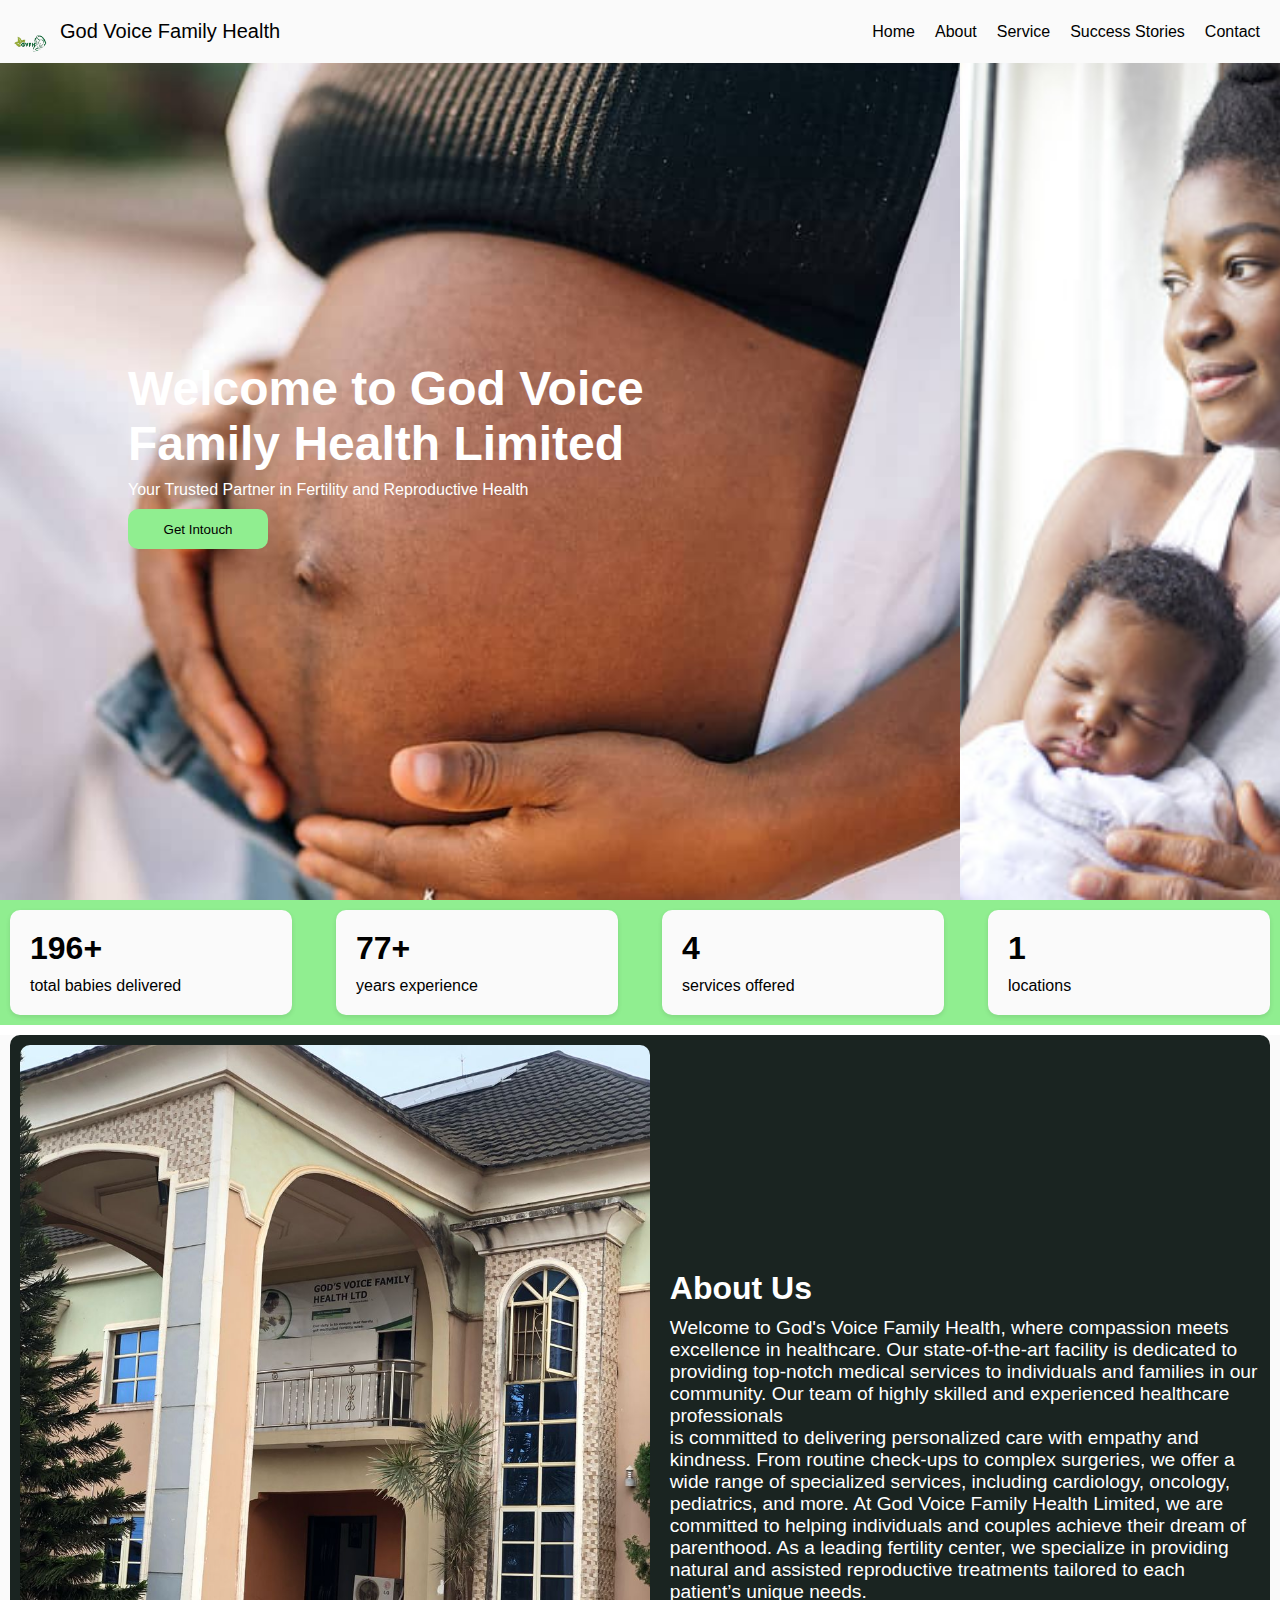
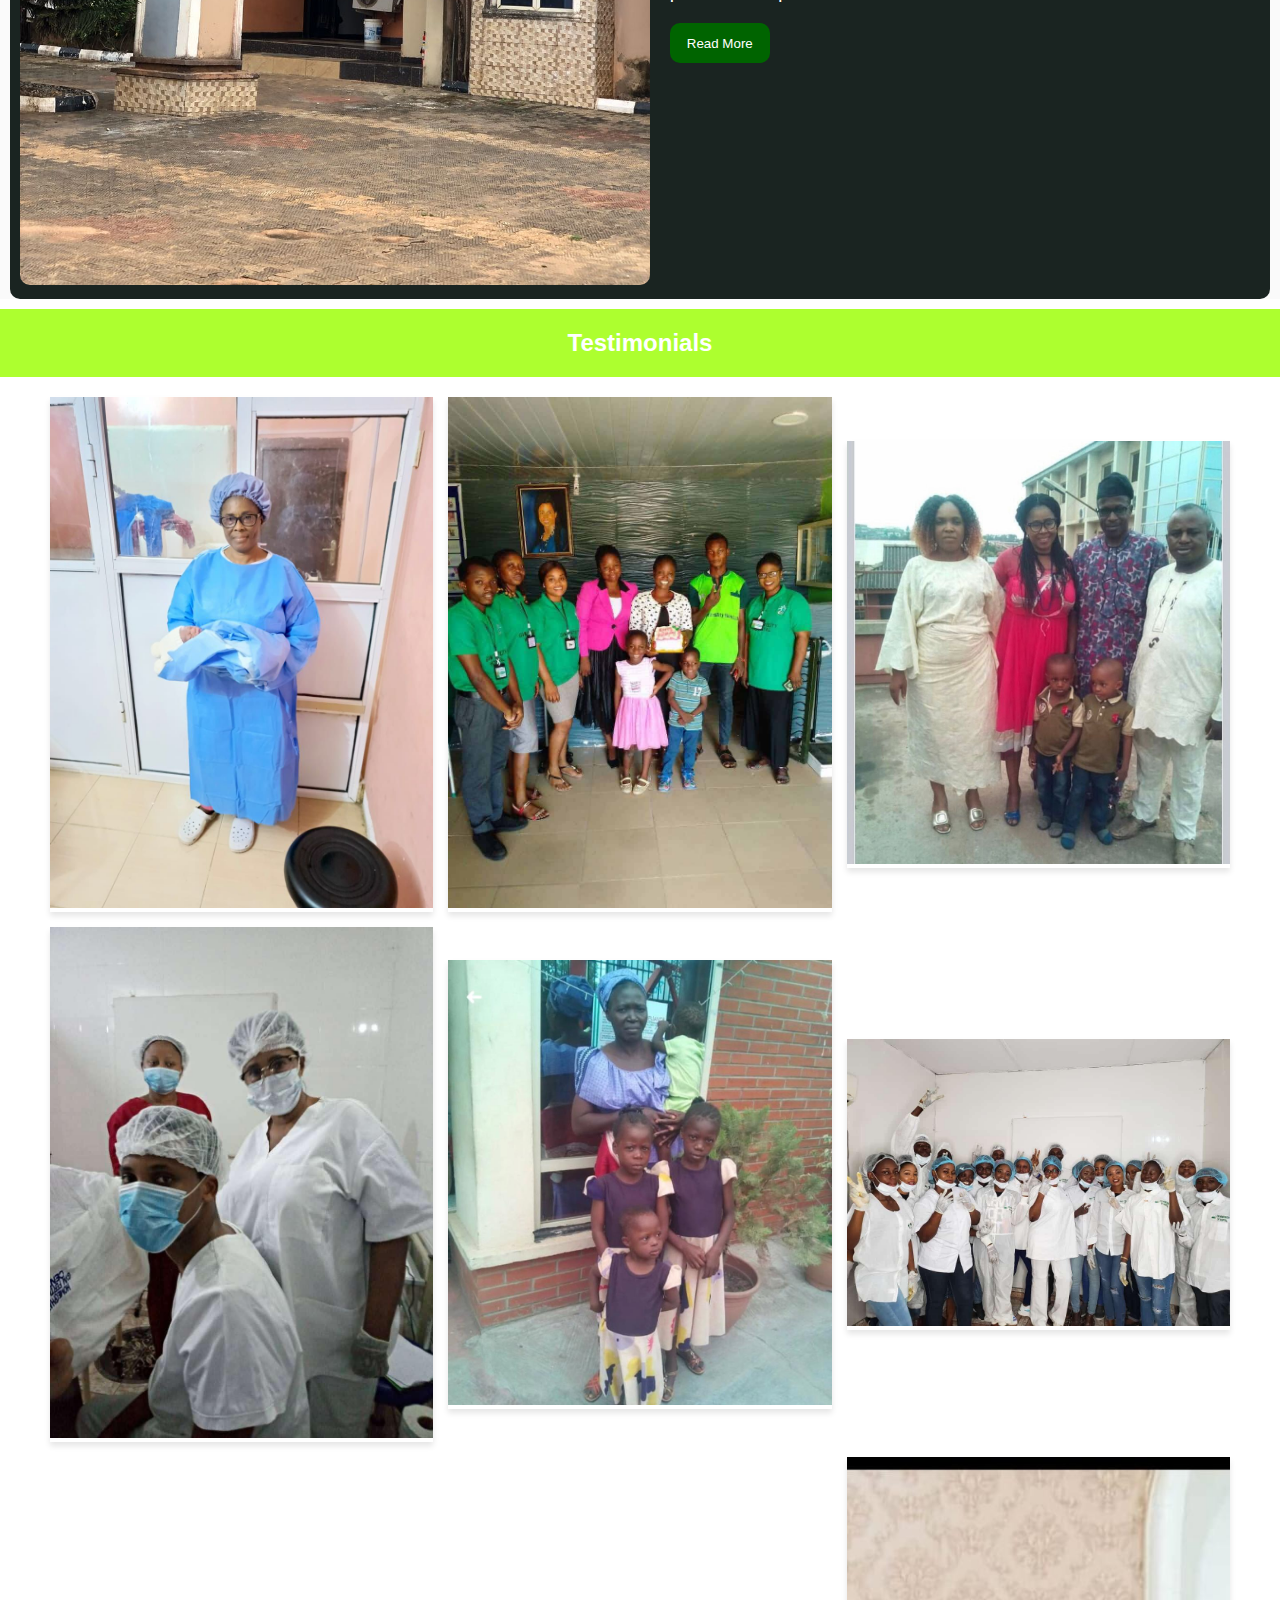
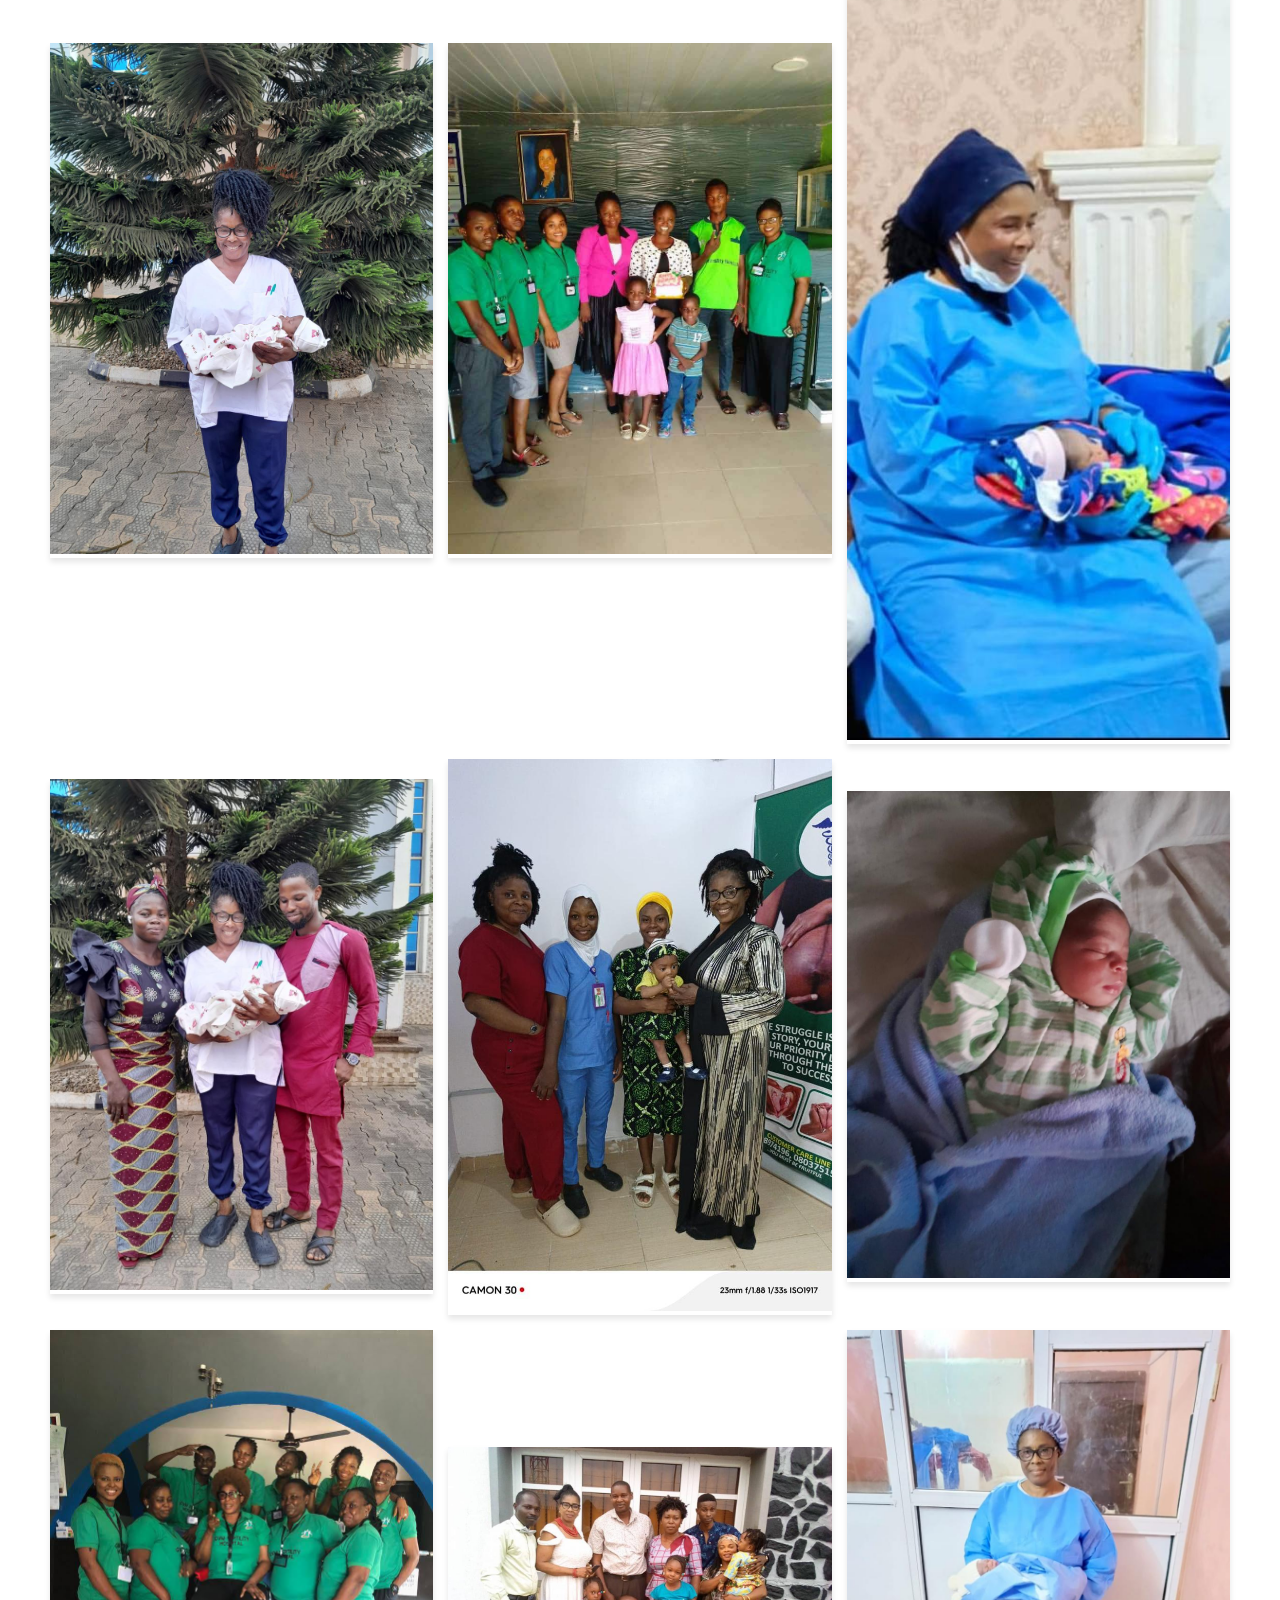
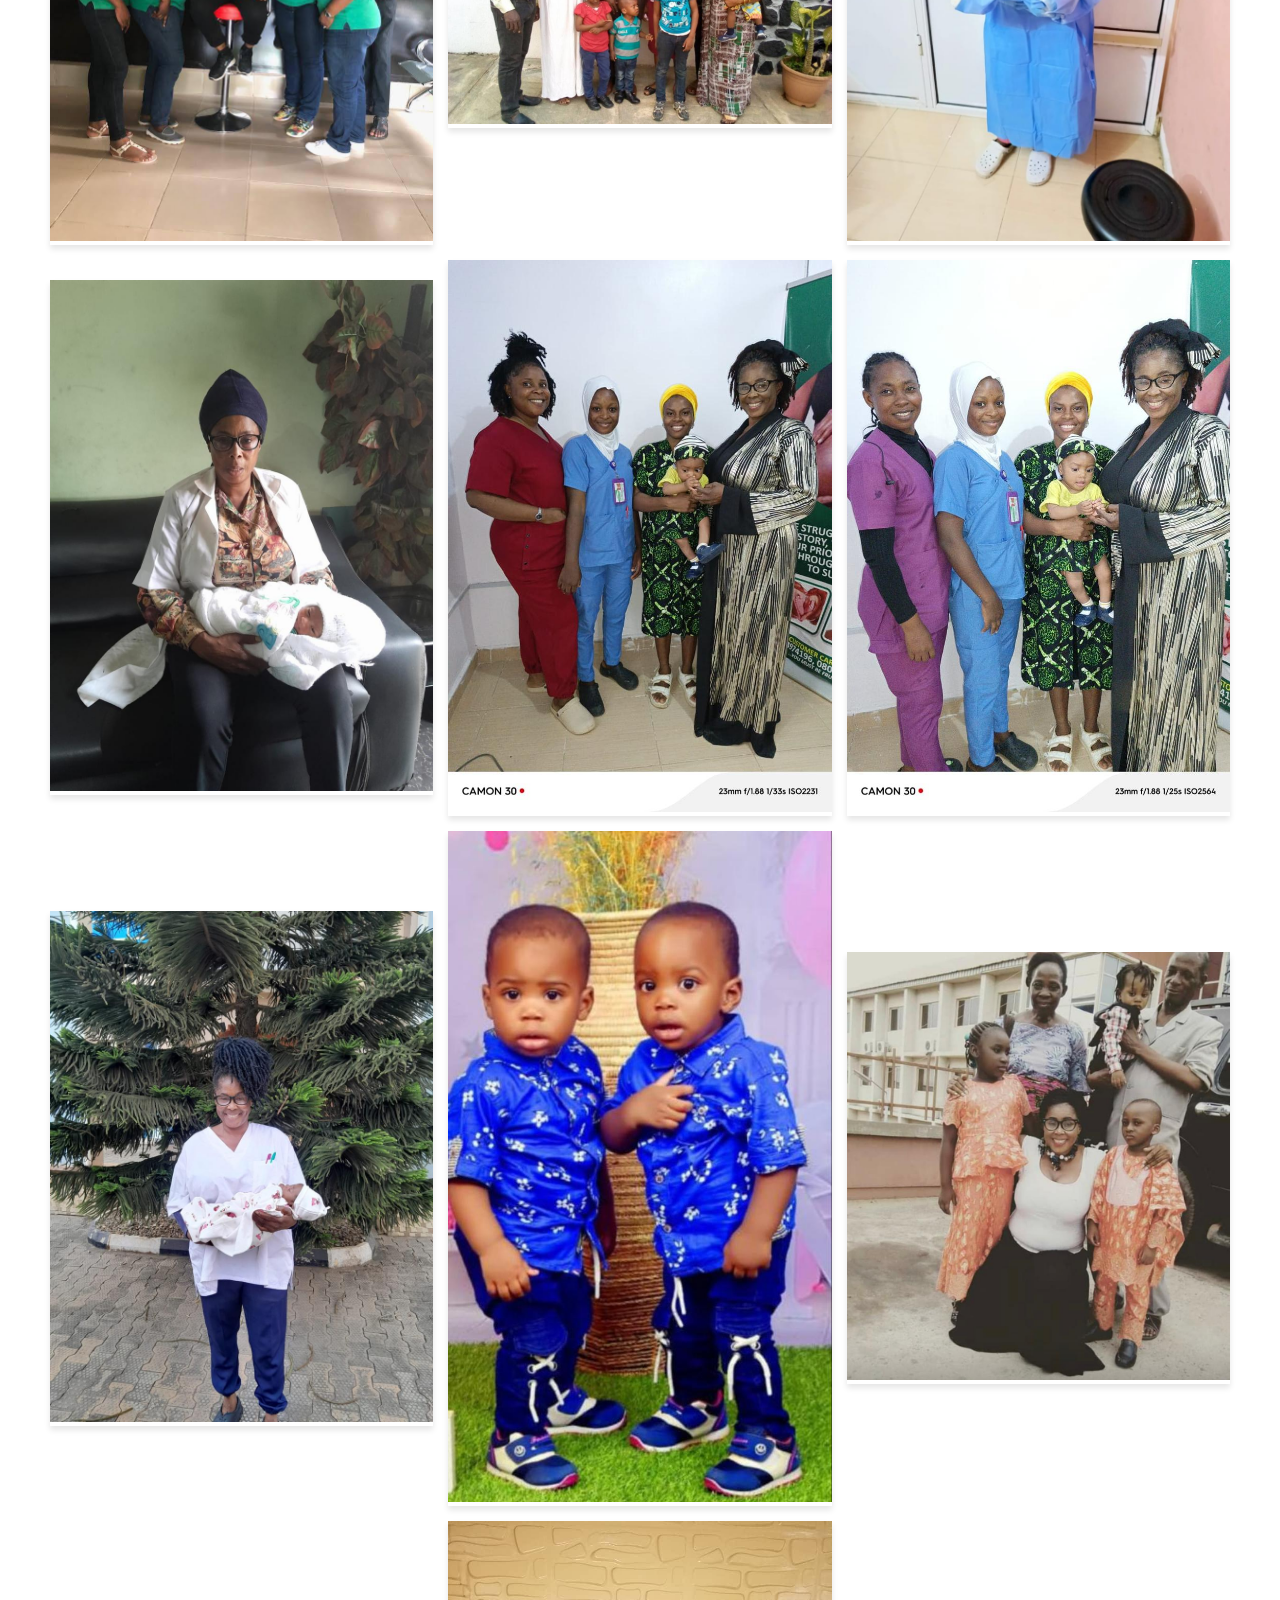
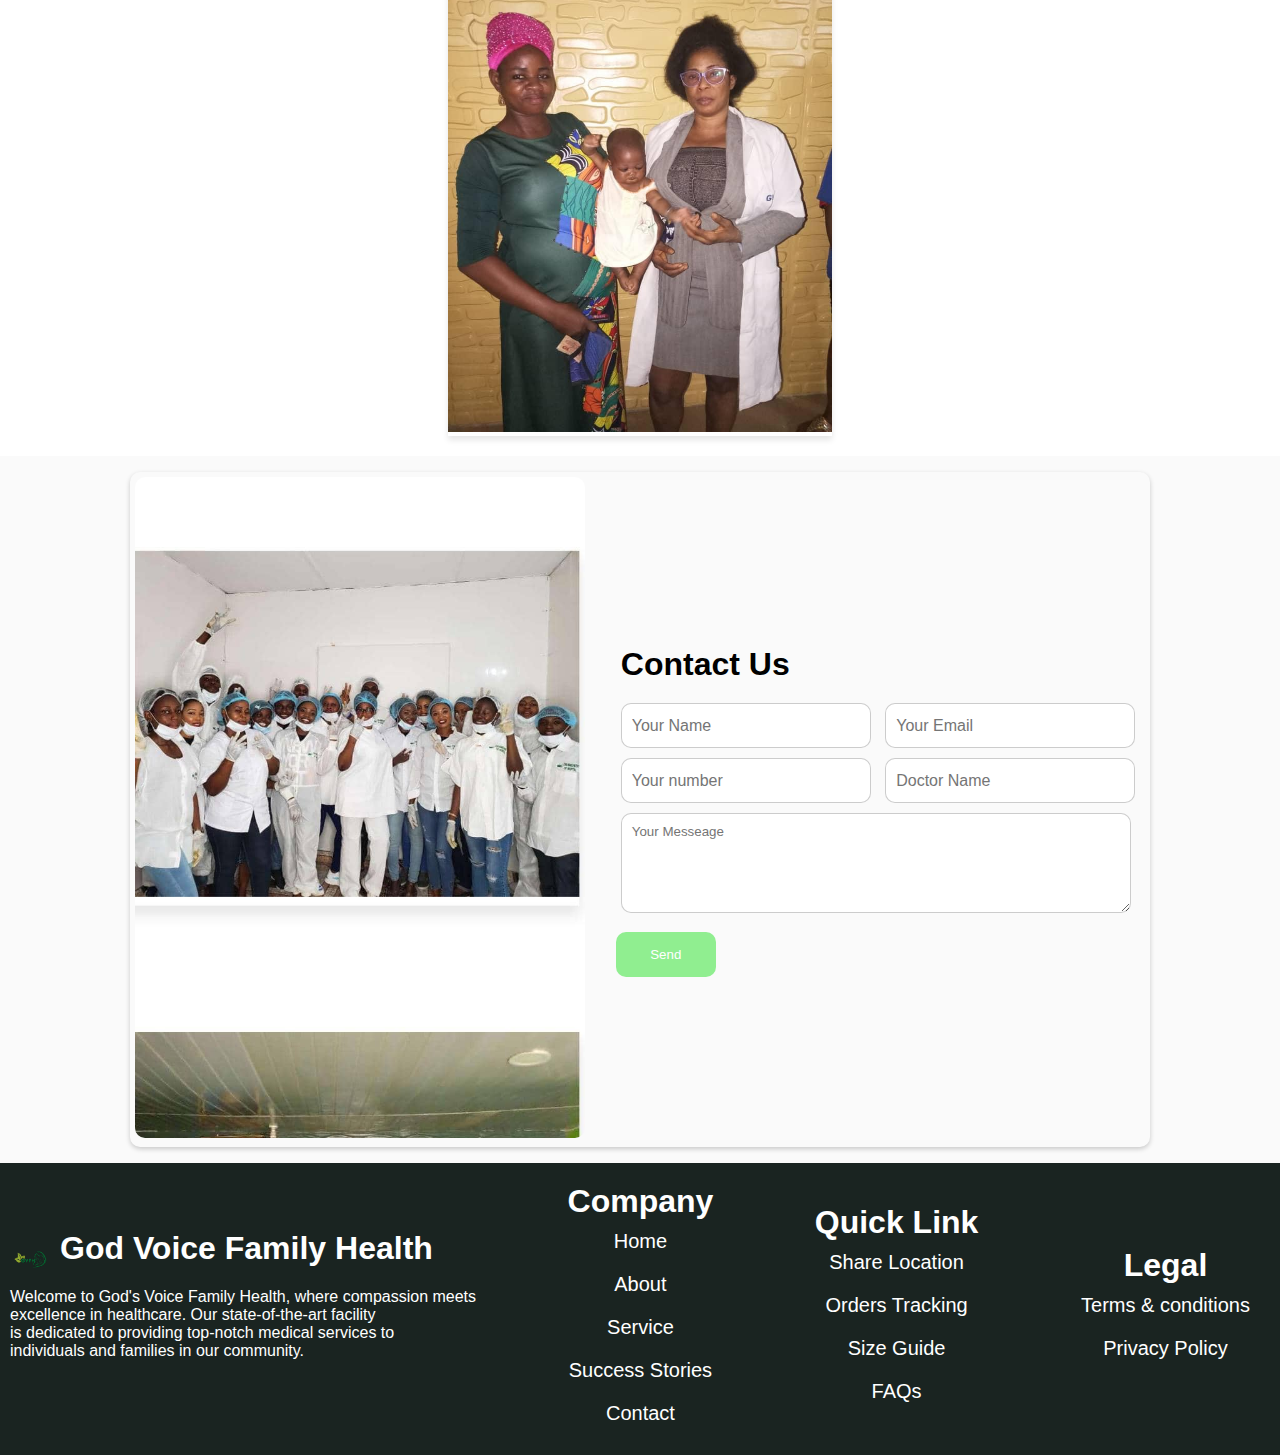
==== commit 9bfa376f: "files upload .." ====
--- a/health/health/index.html
+++ b/health/health/index.html
@@ -160,84 +160,7 @@
         <img src="testii/22.png" alt="Testimonial 3">
       </div>
     </div>
-    <div class="unique-header">Testimonials</div>
-    <div class="unique-slider-container">
-      <div class="unique-slider">
-        <div class="unique-slide">
-          <img src="scroll/01.png" alt="Testimonial 1">
-        </div>
-        <div class="unique-slide">
-          <img src="scroll/02.png" alt="Testimonial 2">
-        </div>
-        <div class="unique-slide">
-          <img src="scroll/03.png" alt="Testimonial 3">
-        </div>
-        <div class="unique-slide">
-          <img src="scroll/04.png" alt="Testimonial 4">
-        </div>
-        <div class="unique-slide">
-          <img src="scroll/05.png" alt="Testimonial 5">
-        </div>
-        <div class="unique-slide">
-          <img src="scroll/06.png" alt="Testimonial 3">
-        </div>
-        <div class="unique-slide">
-          <img src="scroll/07.png" alt="Testimonial 4">
-        </div>
-        <div class="unique-slide">
-          <img src="scroll/08.png" alt="Testimonial 5">
-        </div>
-        <div class="unique-slide">
-          <img src="scroll/09.png" alt="Testimonial 3">
-        </div>
-        <div class="unique-slide">
-          <img src="scroll/010.png" alt="Testimonial 4">
-        </div>
-        <div class="unique-slide">
-          <img src="scroll/011.png" alt="Testimonial 5">
-        </div>
-      </div>
-      <div class="unique-navigation">
-        <div class="unique-dot active" data-index="0"></div>
-        <div class="unique-dot" data-index="1"></div>
-        <div class="unique-dot" data-index="2"></div>
-        <div class="unique-dot" data-index="3"></div>
-        <div class="unique-dot" data-index="4"></div>
-        <div class="unique-dot" data-index="5"></div>
-        <div class="unique-dot" data-index="6"></div>
-        <div class="unique-dot" data-index="7"></div>
-        <div class="unique-dot" data-index="8"></div>
-        <div class="unique-dot" data-index="9"></div>
-        <div class="unique-dot" data-index="10"></div>
-      </div>
-    </div>
-    <script>
-      let currentIndex = 0;
-      const slider = document.querySelector('.unique-slider');
-      const slides = document.querySelectorAll('.unique-slide');
-      const dots = document.querySelectorAll('.unique-dot');
-  
-      function updateSlider() {
-        slider.style.transform = `translateX(-${currentIndex * 100}%)`;
-        dots.forEach((dot, index) => {
-          dot.classList.toggle('active', index === currentIndex);
-        });
-      }
-  
-      function autoSlide() {
-        currentIndex = (currentIndex + 1) % slides.length;
-        updateSlider();
-      }
-  
-      dots.forEach(dot => {
-        dot.addEventListener('click', (e) => {
-          currentIndex = parseInt(e.target.dataset.index);
-          updateSlider();
-        });
-      });
-  
-      setInterval(autoSlide, 4000); // Slide every 4 seconds
-    </script>
+    
         <scetion class="contact">
         <div class="contact-content">
             <div class="contact-content-box-img">
@@ -257,7 +180,7 @@
                         </div>
                         <textarea name="messeage" id="messeage" placeholder="Your Messeage"></textarea>
                     </div>
-                    <button class="contact-btn">Sand</button>
+                    <button class="contact-btn">Send</button>
                 </form>
             </div>
         </div>
--- a/health/health/style.css
+++ b/health/health/style.css
@@ -254,10 +254,9 @@
         padding: 20px;
     }
 }
-
 .content{
     width: 100%;
-    background: darkgreen;
+    background: lightgreen;
 }
 .content .content-box{
     display: grid;
@@ -476,8 +475,8 @@
     margin: 5px;
     border: none;
     border-radius: 10px;
-    background: darkgreen;
-    color: #fff;
+    background: lightgreen;
+    color:white;
 }
 .footer{
     width: 100%;
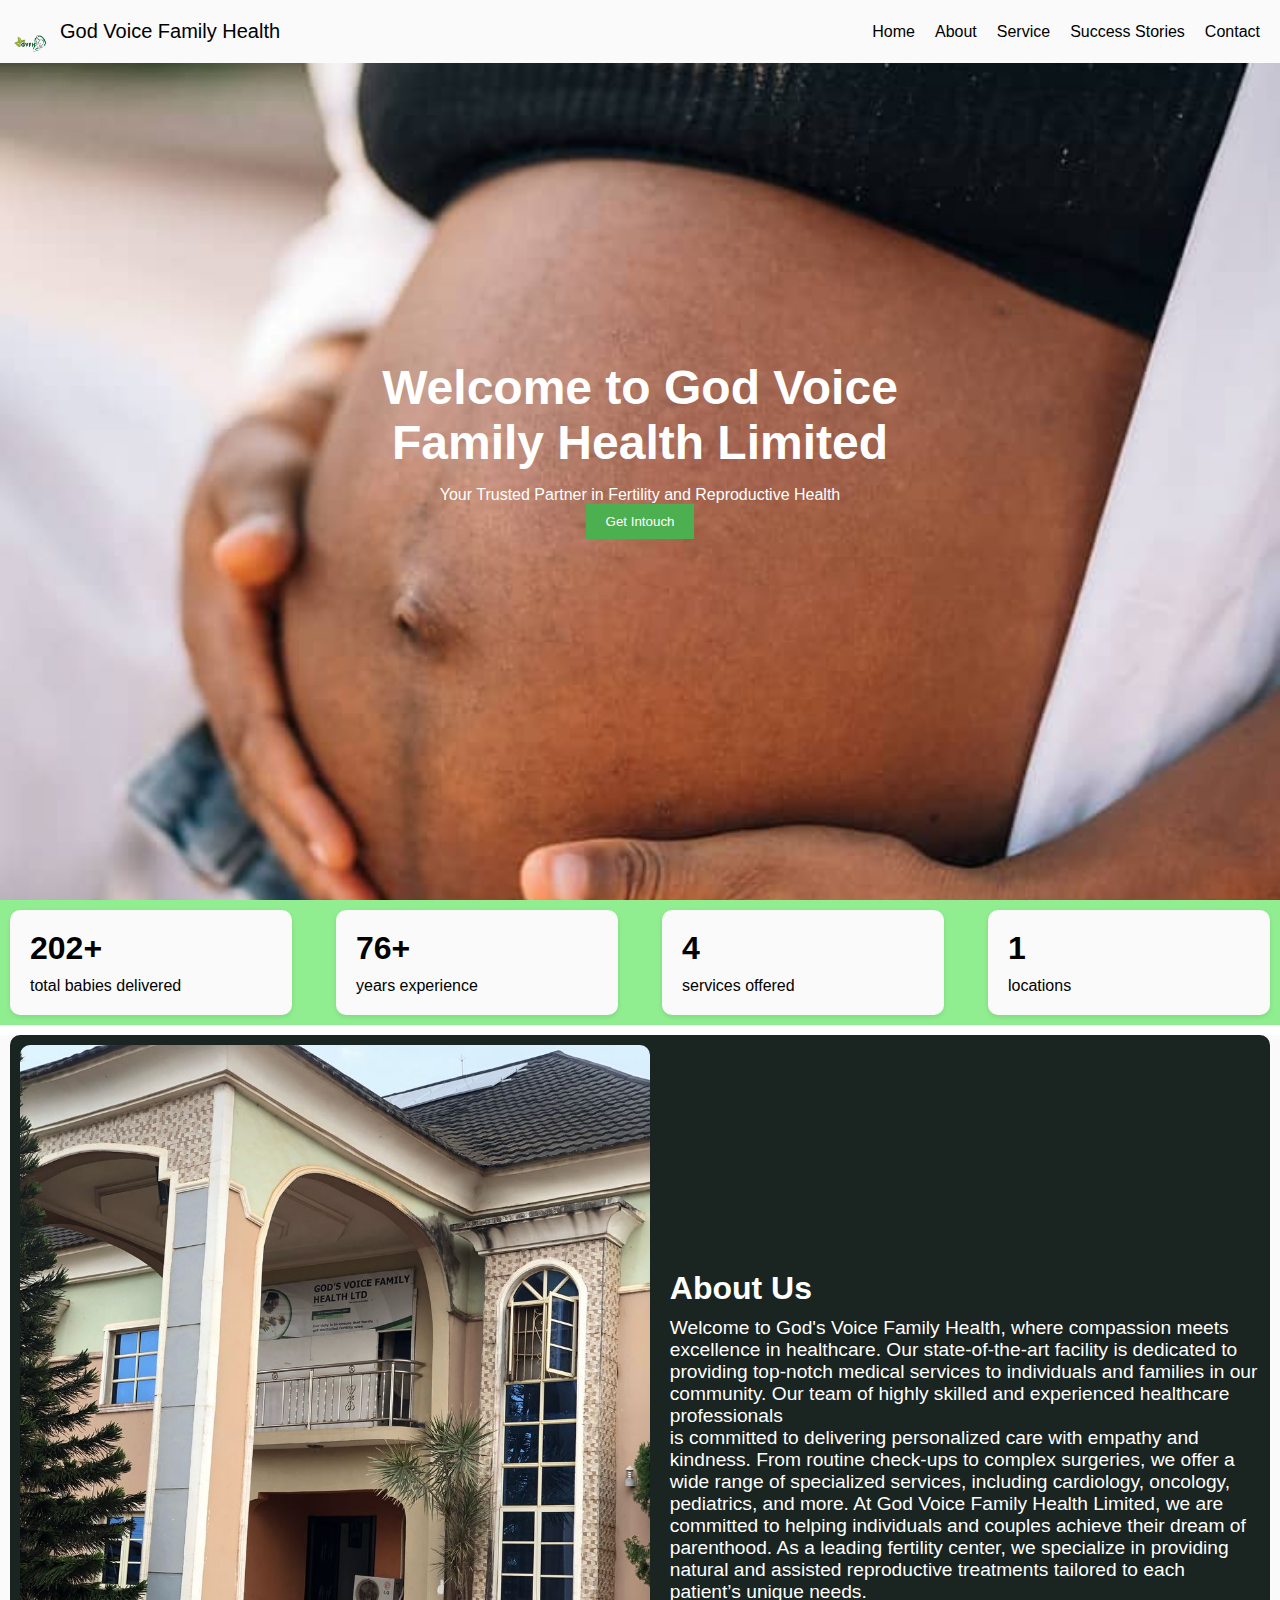
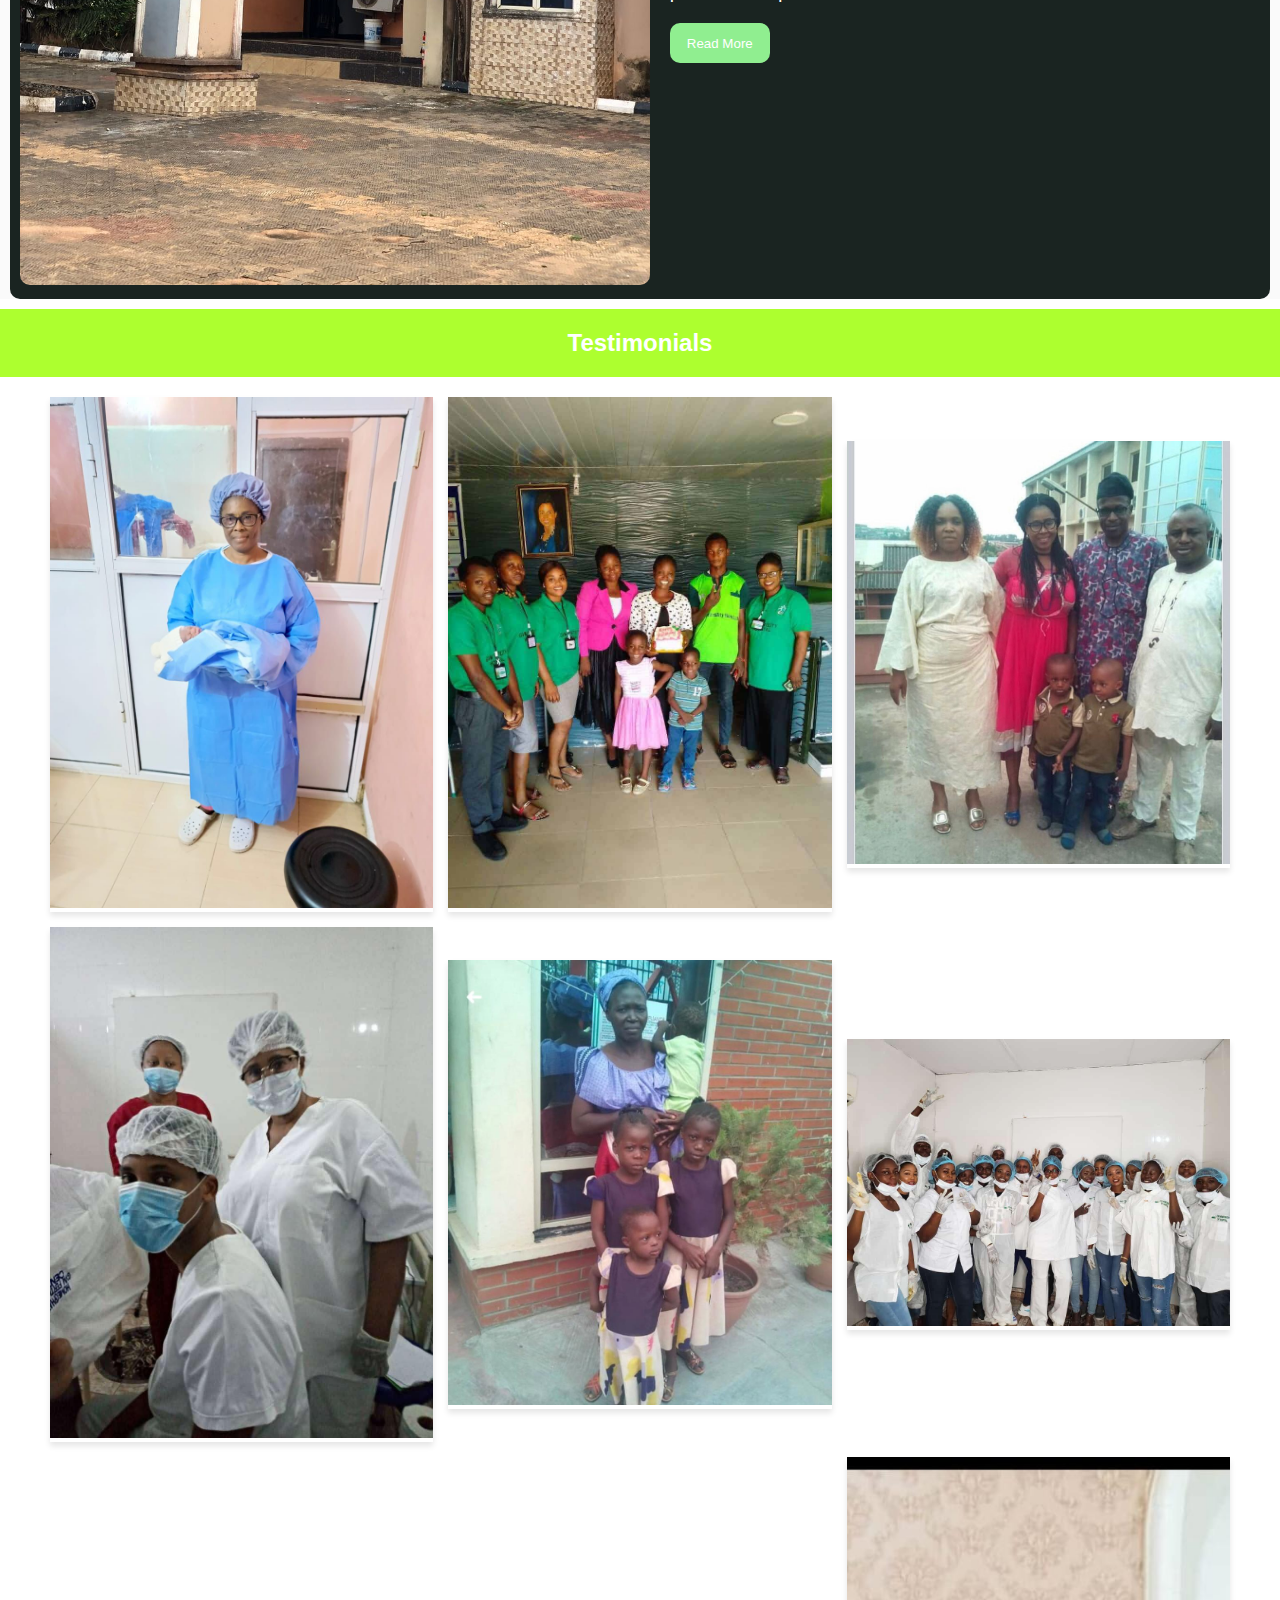
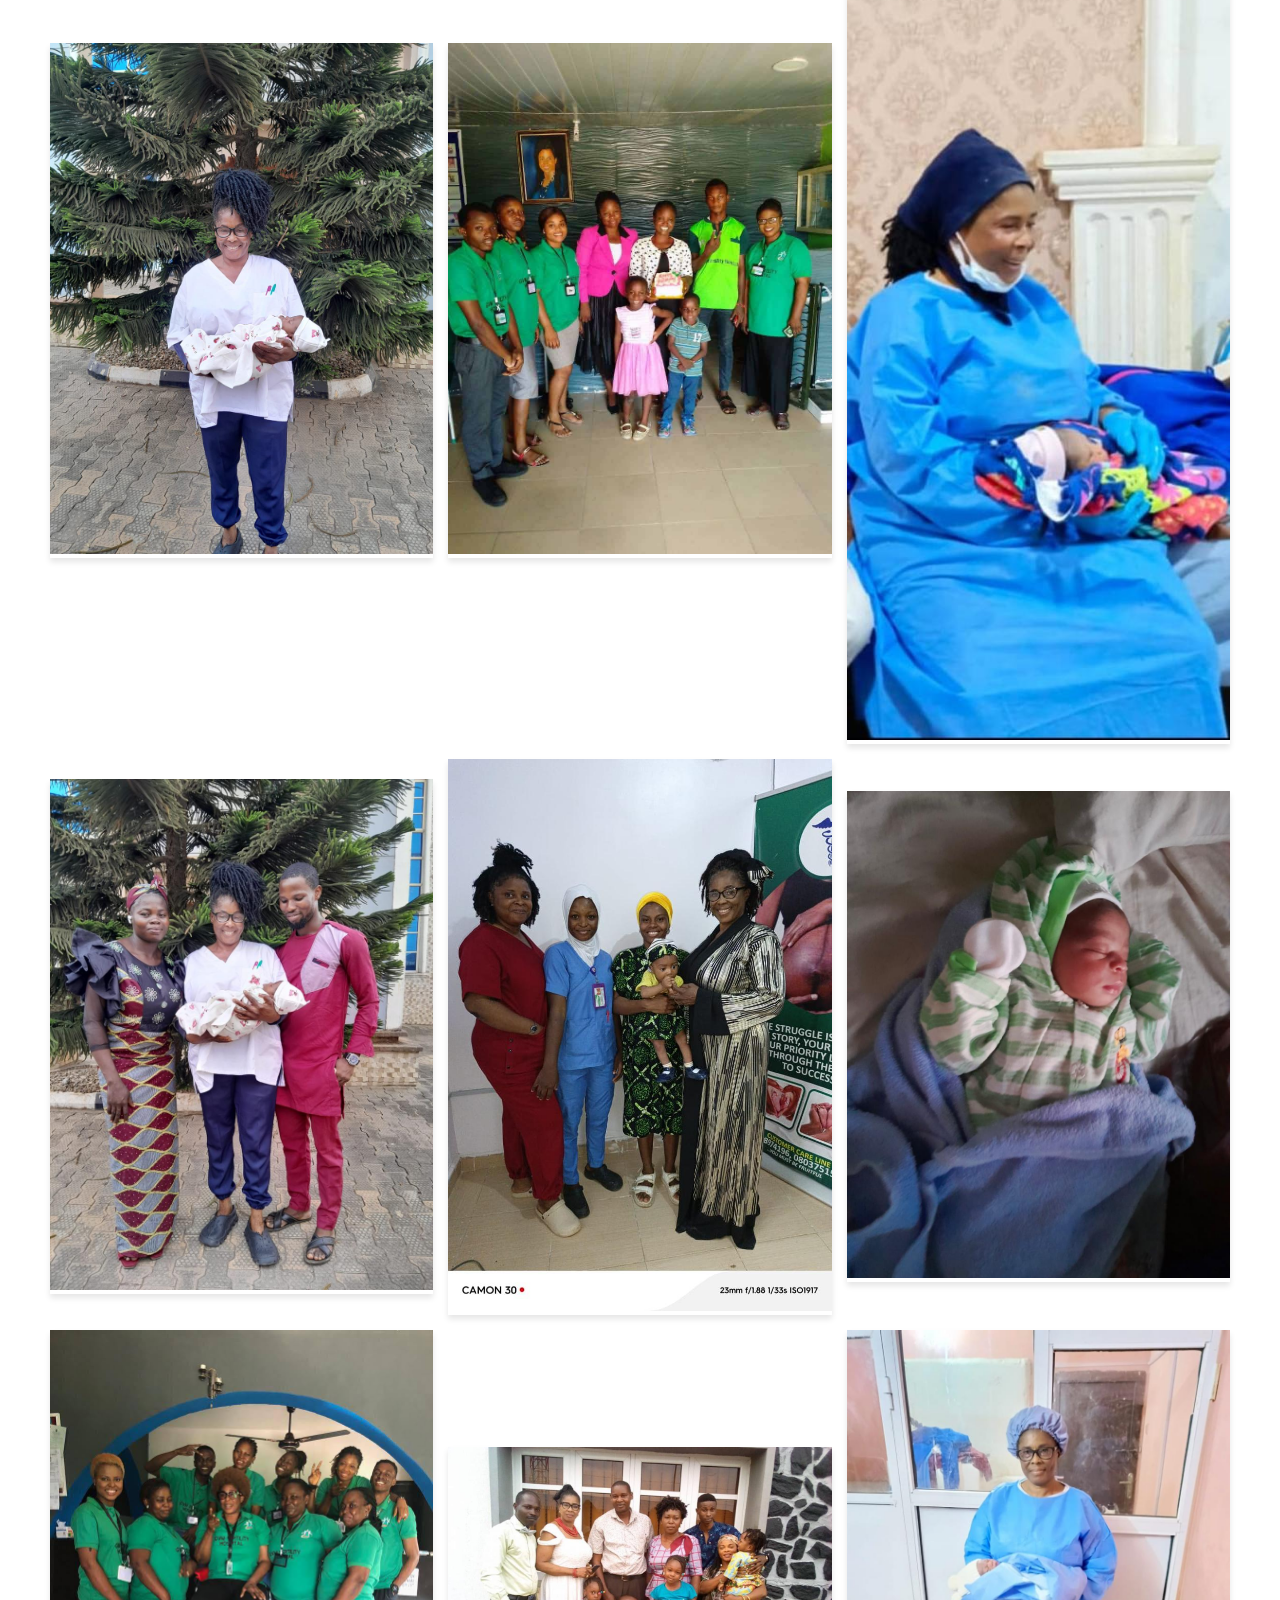
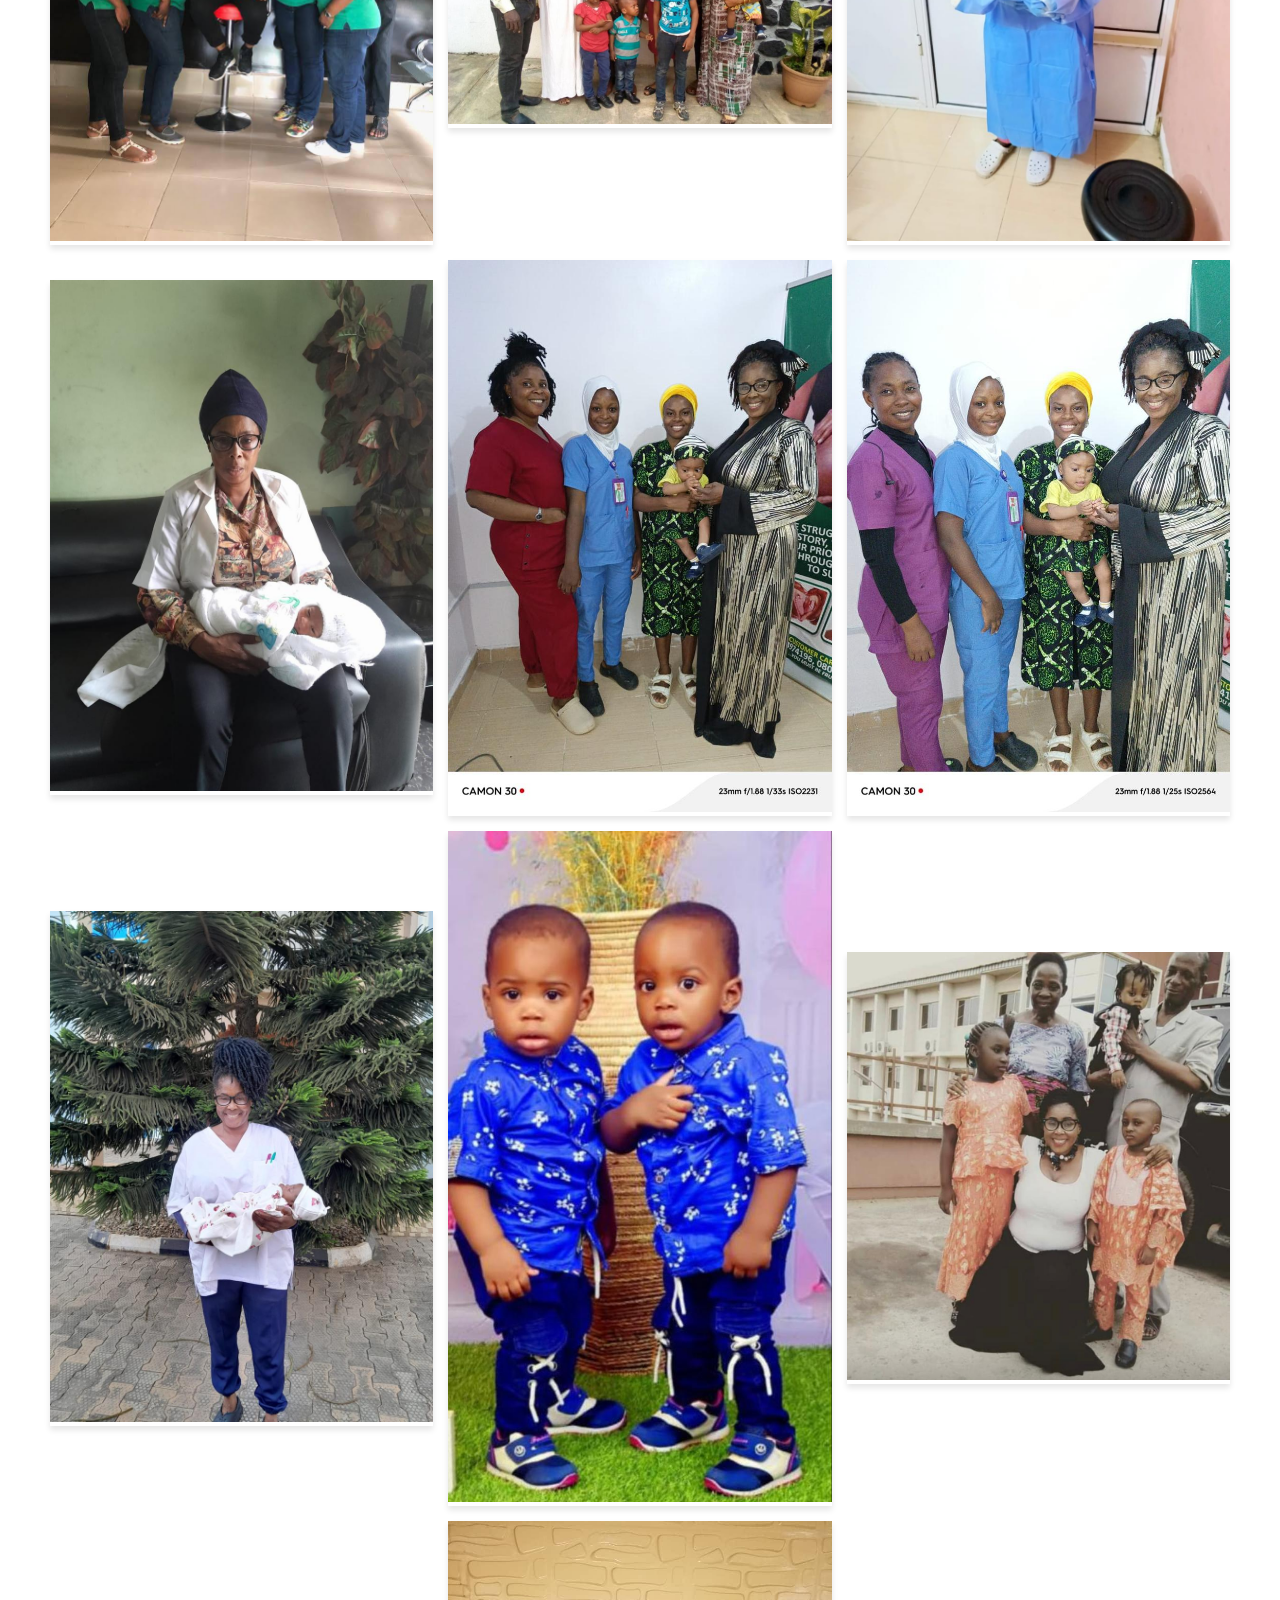
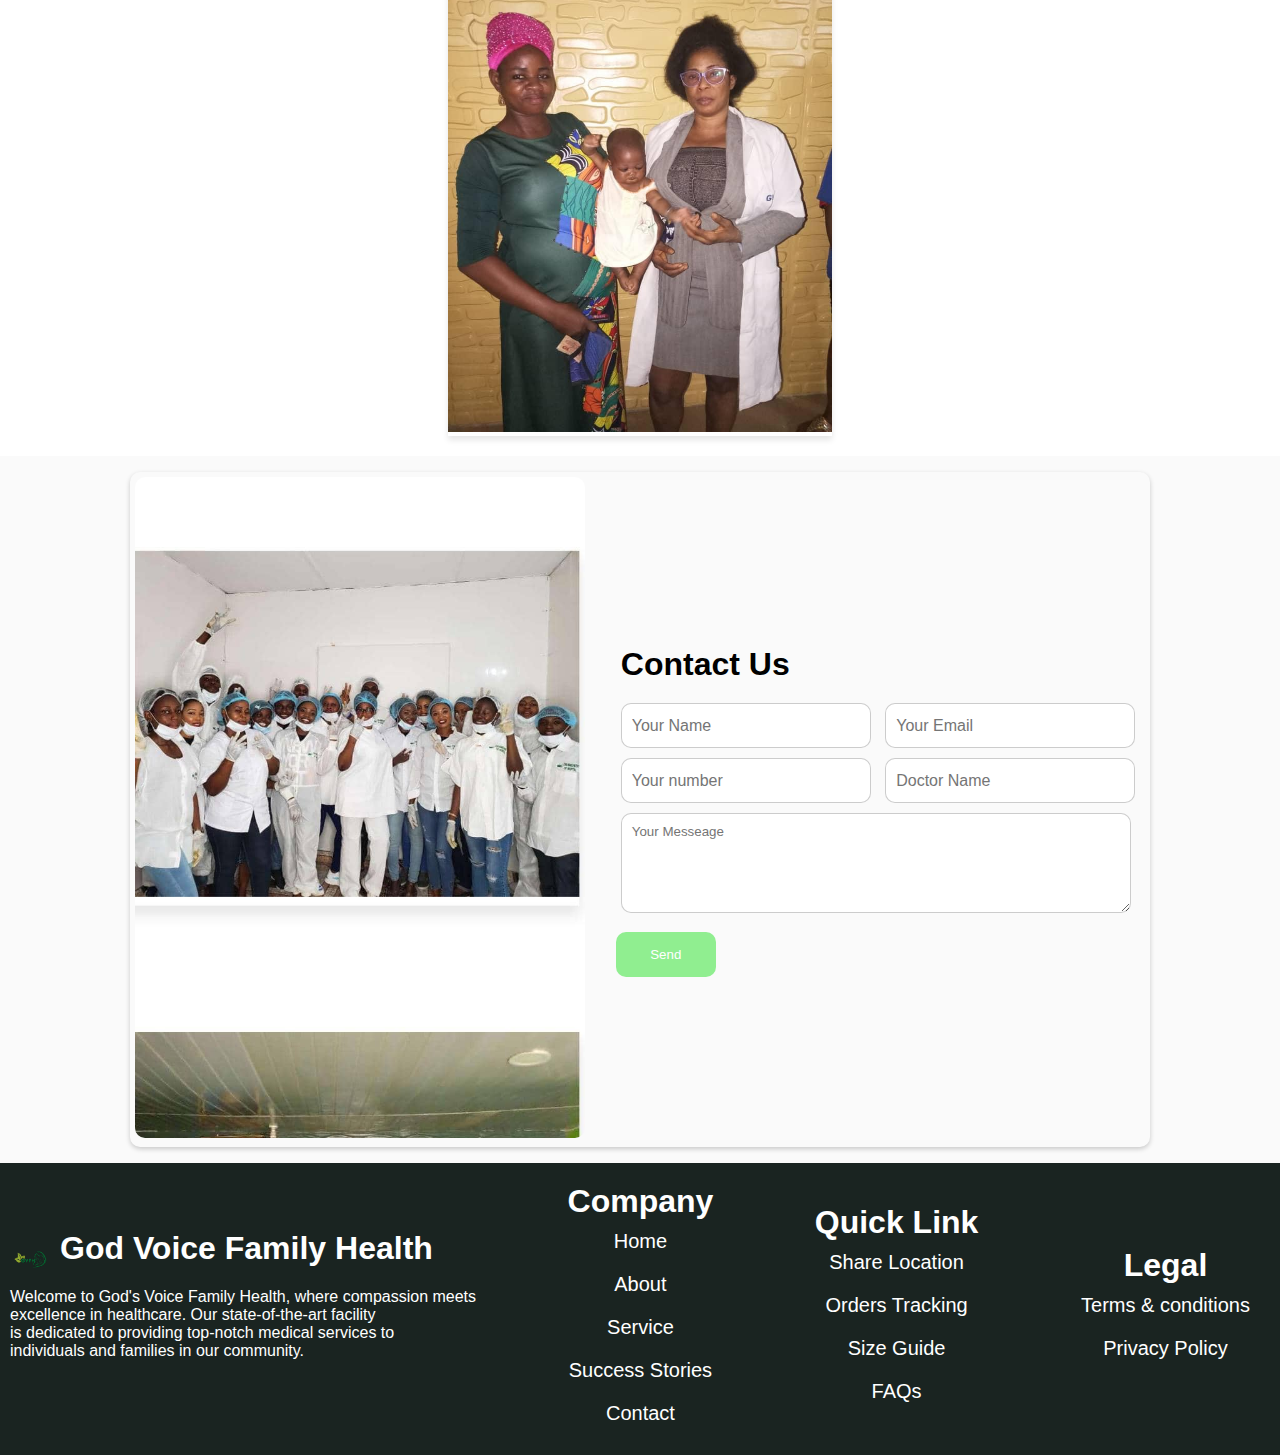
==== commit e6aefb4b: "files upload" ====
--- a/health/health/index.html
+++ b/health/health/index.html
@@ -12,7 +12,8 @@
     <script src="script.js"></script>
     <script src="appointment.js"></script>
     <script src="service.js"></script>
-    <script src="slide.js"></script>
+    <link rel="stylesheet" href="slider.css">
+    <script src="slider.js"></script>
 </head>
 <body>
     <header>
--- a/health/health/style.css
+++ b/health/health/style.css
@@ -49,81 +49,7 @@
     cursor: pointer;
     display: none;
 }
-.home {
-    width: 100%;
-    height: 100vh;
-    overflow: hidden;
-    position: relative;
-}
 
-/* Slider container */
-.home-slider {
-    display: flex;
-    width: 600%; /* 6 slides * 100% */
-    height: 100%;
-    animation: slide 24s linear infinite; /* 6 slides × 4s = 24s */
-}
-
-/* Each slide (image) */
-.home-slide {
-    width: 100%;
-    height: 100%;
-    background-position: center;
-    background-repeat: no-repeat;
-    background-size: cover; /* Fits image to screen */
-}
-
-/* Overlay content (text + button) */
-.home-content-text {
-    position: absolute;
-    top: 50%;
-    left: 10%;
-    transform: translateY(-50%);
-    color: #fff;
-    z-index: 10;
-}
-
-.home-content-text h1 {
-    font-size: 3rem;
-    margin: 10px 0;
-}
-
-.home-content-text p {
-    margin: 10px 0;
-}
-
-.home-btn {
-    width: 140px;
-    height: 40px;
-    background: lightgreen;
-    color: #000;
-    border: none;
-    border-radius: 10px;
-    cursor: pointer;
-}
-
-/* Responsive for smaller screens */
-@media (max-width: 768px) {
-    .home-content-text h1 {
-        font-size: 2rem;
-    }
-
-    .home-btn {
-        width: 120px;
-        height: 35px;
-    }
-}
-
-/* Keyframes for smooth sliding (4 seconds per slide) */
-@keyframes slide {
-    0% { transform: translateX(0); }
-    16.66% { transform: translateX(-100%); }
-    33.33% { transform: translateX(-200%); }
-    50% { transform: translateX(-300%); }
-    66.66% { transform: translateX(-400%); }
-    83.33% { transform: translateX(-500%); }
-    100% { transform: translateX(0); } /* Loop back to first slide */
-}
 .testimonials-header {
     background-color: greenyellow;
     color: white;
@@ -308,7 +234,7 @@
 .about-content-box-text .about-btn{
     width: 100px;
     height: 40px;
-    background: darkgreen;
+    background: lightgreen;
     color: #fff;
     margin: 10px;
     border: none;
--- a/health/health/slider.css
+++ b/health/health/slider.css
@@ -0,0 +1,62 @@
+/* Container to hold slider and content */
+.home {
+    width: 100%;
+    height: 100vh;
+    position: relative;
+    overflow: hidden;
+}
+
+/* Background slider setup */
+.home-slider {
+    width: 100%;
+    height: 100%;
+    position: absolute;
+    top: 0;
+    left: 0;
+    z-index: -1; /* Moves slider behind text */
+    display: flex;
+    animation: slide 40s infinite linear; /* Slows down the slider */
+}
+
+/* Individual slides */
+.home-slide {
+    min-width: 100%;
+    height: 100%;
+    background-size: cover;
+    background-position: center;
+}
+
+/* Text content stays on top */
+.home-content-text {
+    position: relative; /* Keeps it above the background */
+    z-index: 2; /* Higher than slider */
+    color: white; /* Ensures visibility */
+    text-align: center;
+    top: 40%;
+}
+
+.home-content-text h1 {
+    font-size: 3rem;
+    margin-bottom: 1rem;
+}
+
+.home-btn {
+    padding: 10px 20px;
+    background-color: #4CAF50;
+    color: white;
+    border: none;
+    cursor: pointer;
+}
+
+/* Animation for smooth sliding */
+@keyframes slide {
+    0% { transform: translateX(0%); }
+    12.5% { transform: translateX(-100%); }
+    25% { transform: translateX(-200%); }
+    37.5% { transform: translateX(-300%); }
+    50% { transform: translateX(-400%); }
+    62.5% { transform: translateX(-500%); }
+    75% { transform: translateX(-600%); }
+    87.5% { transform: translateX(-700%); }
+    100% { transform: translateX(0%); } /* Loop back */
+}
